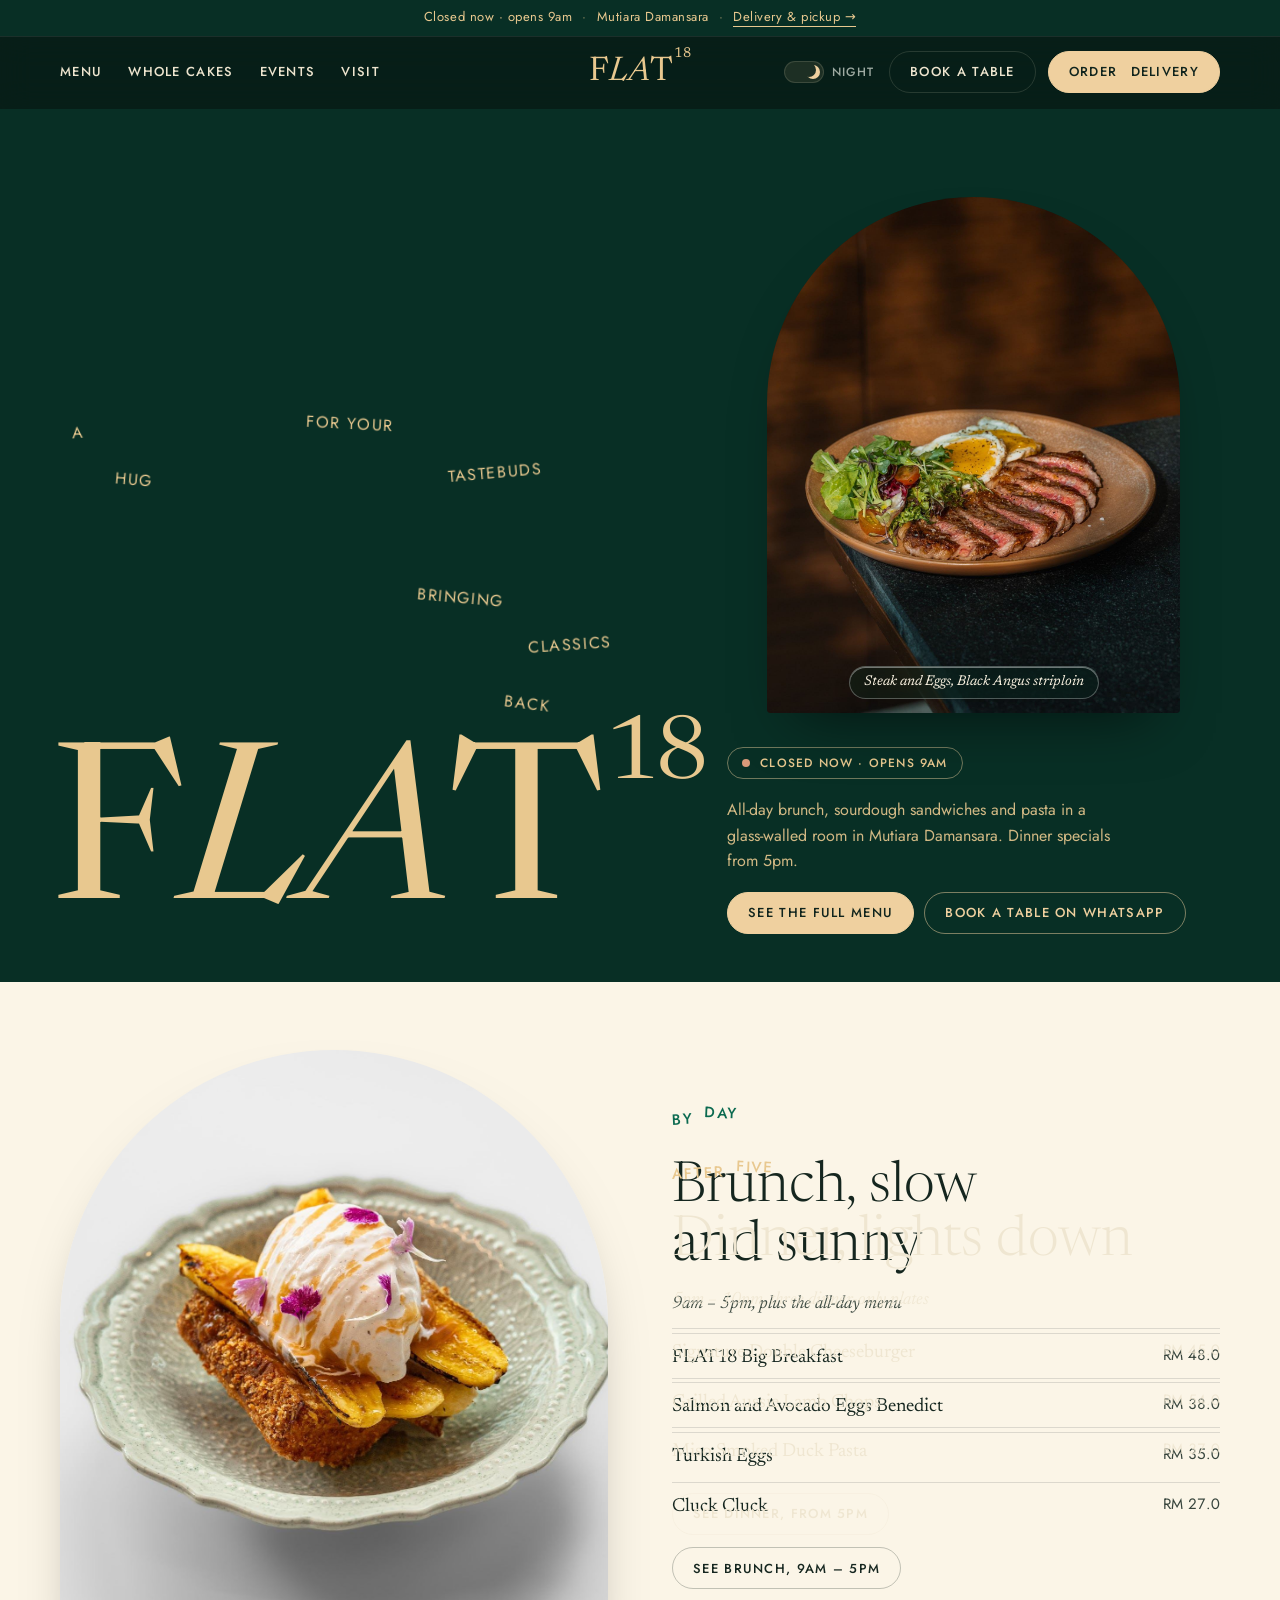
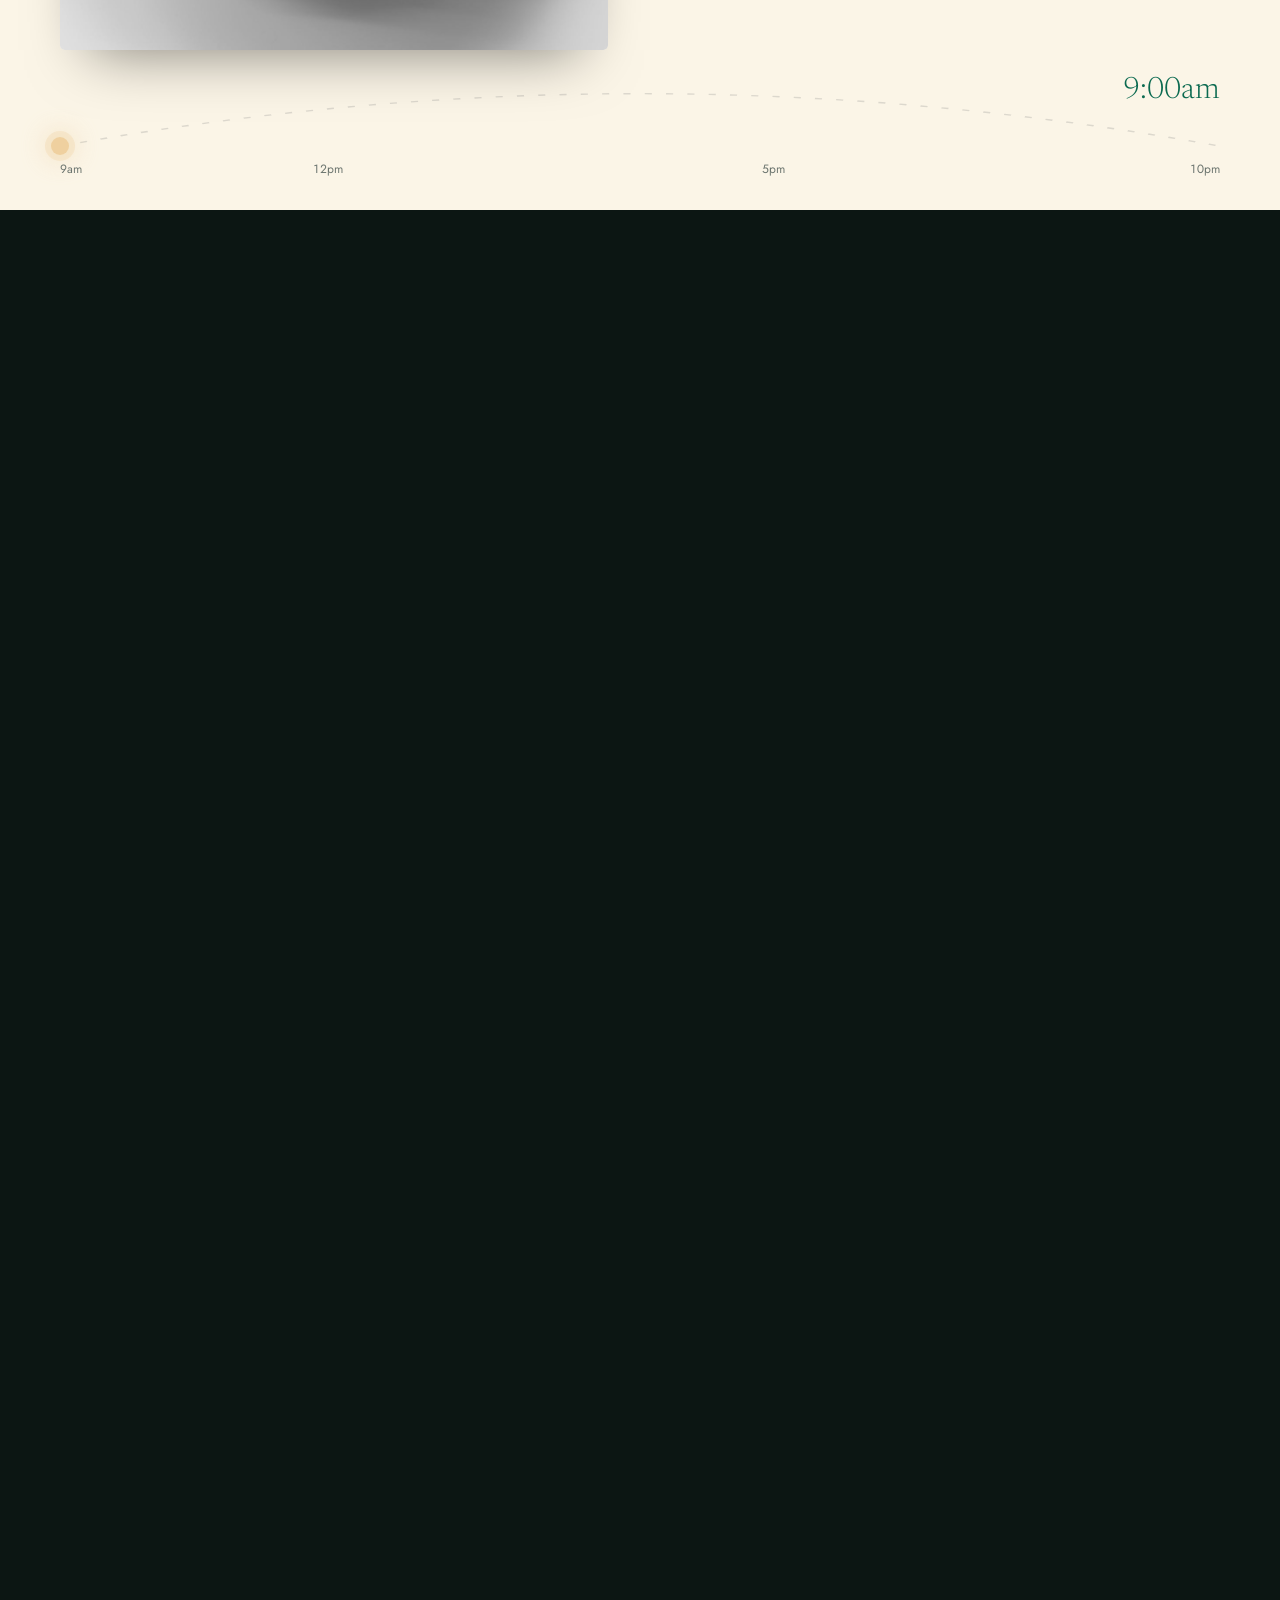
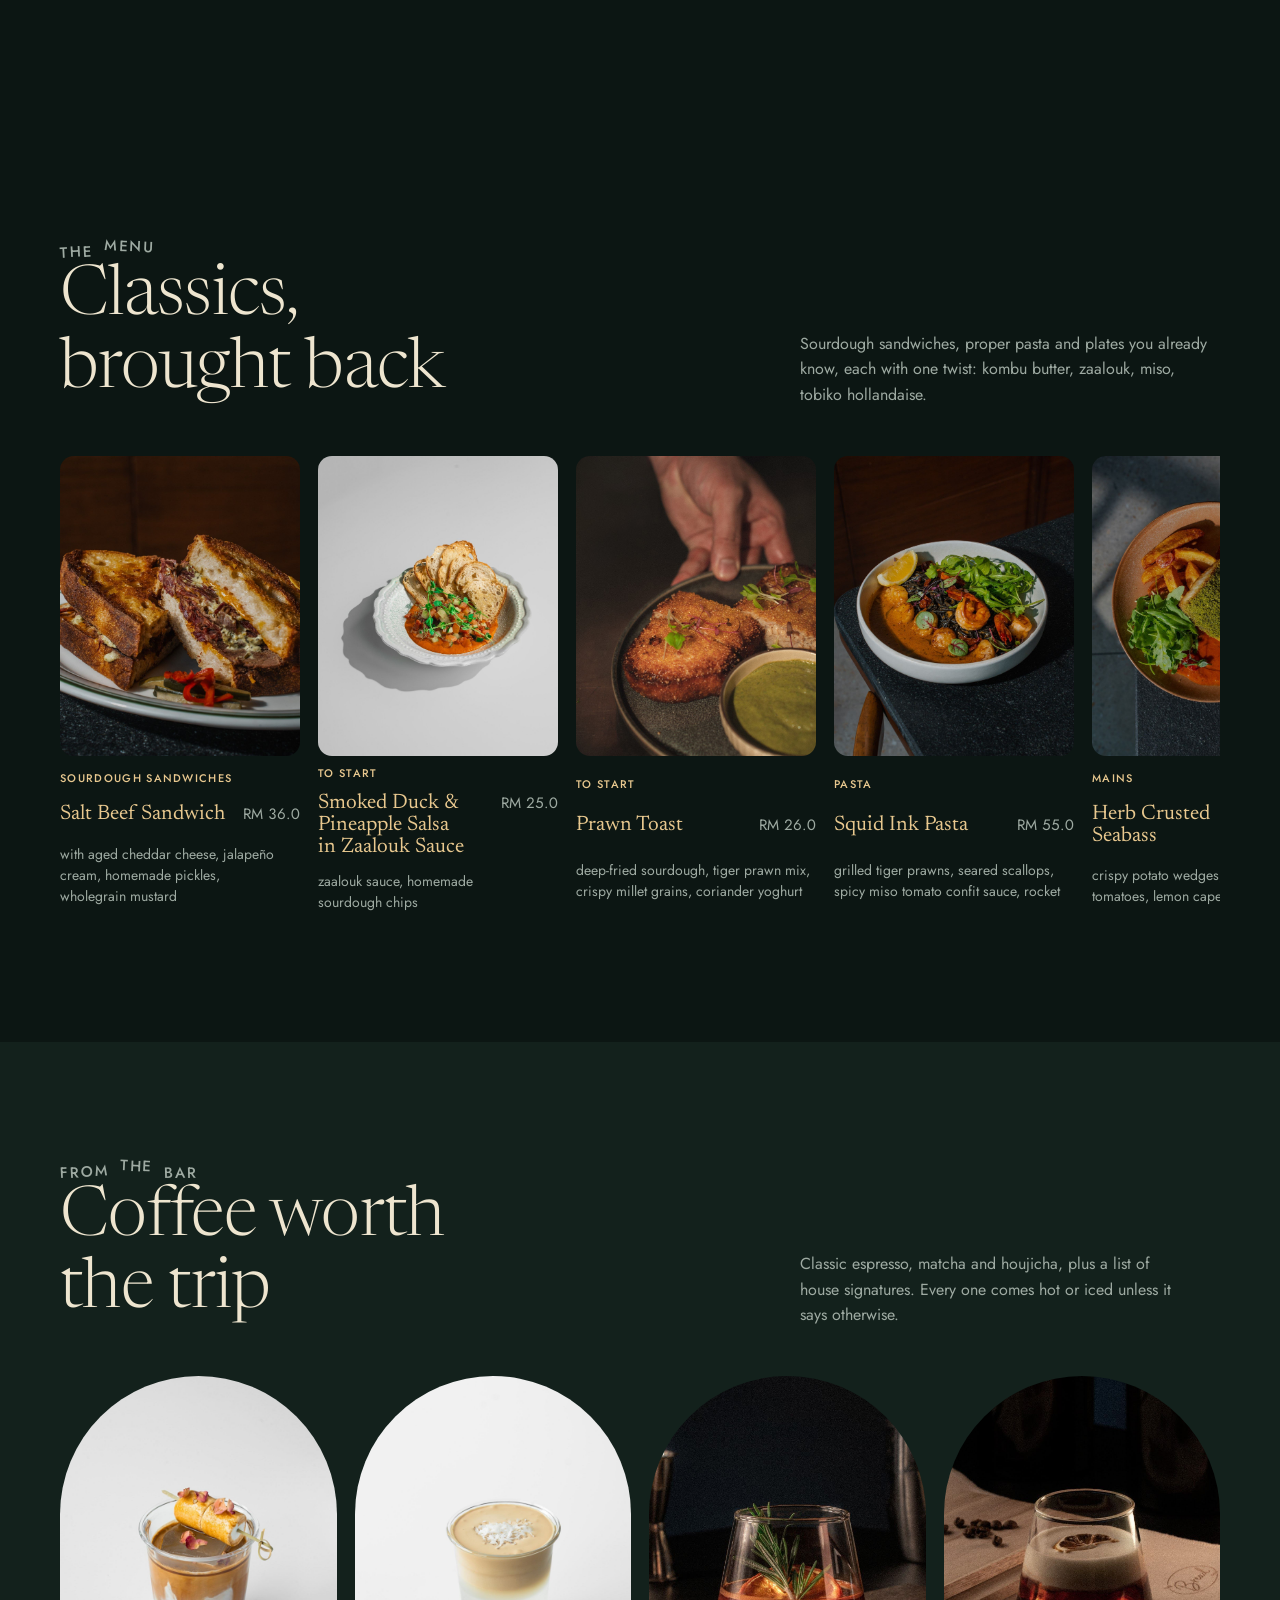
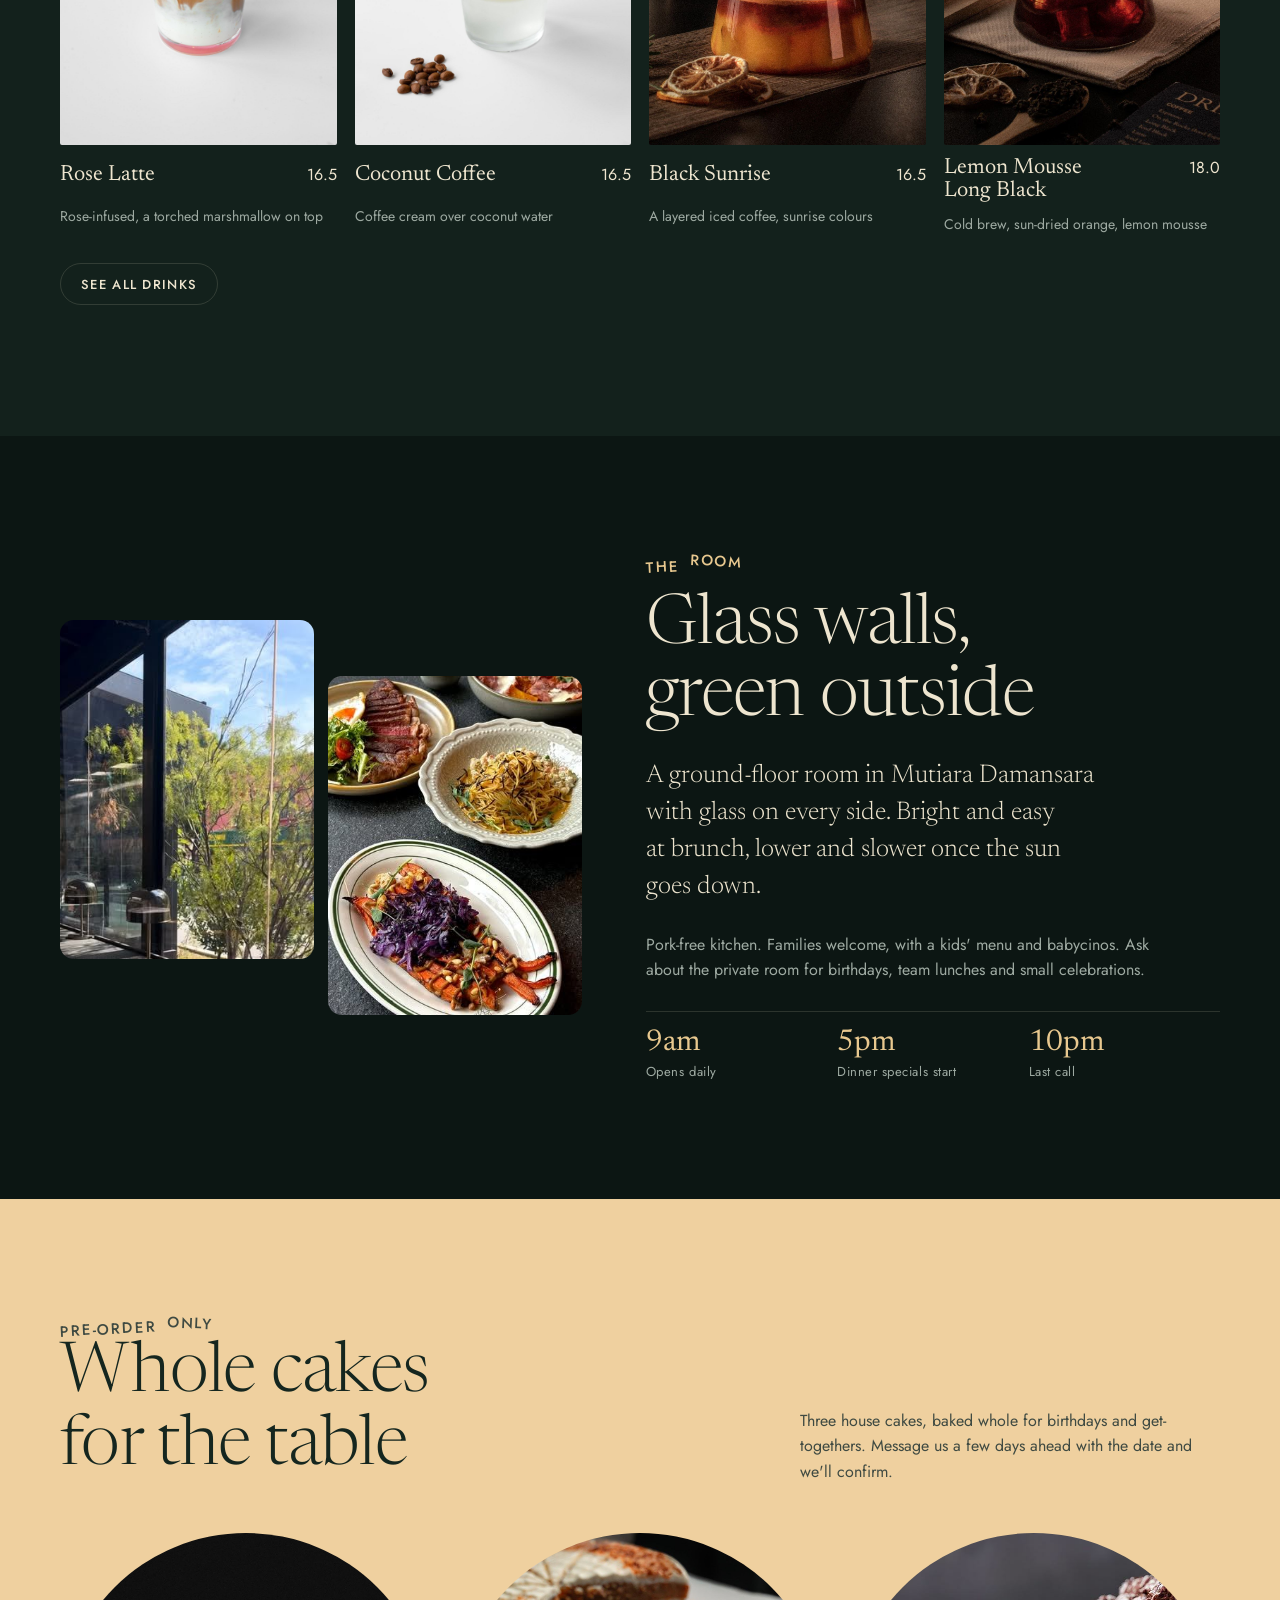
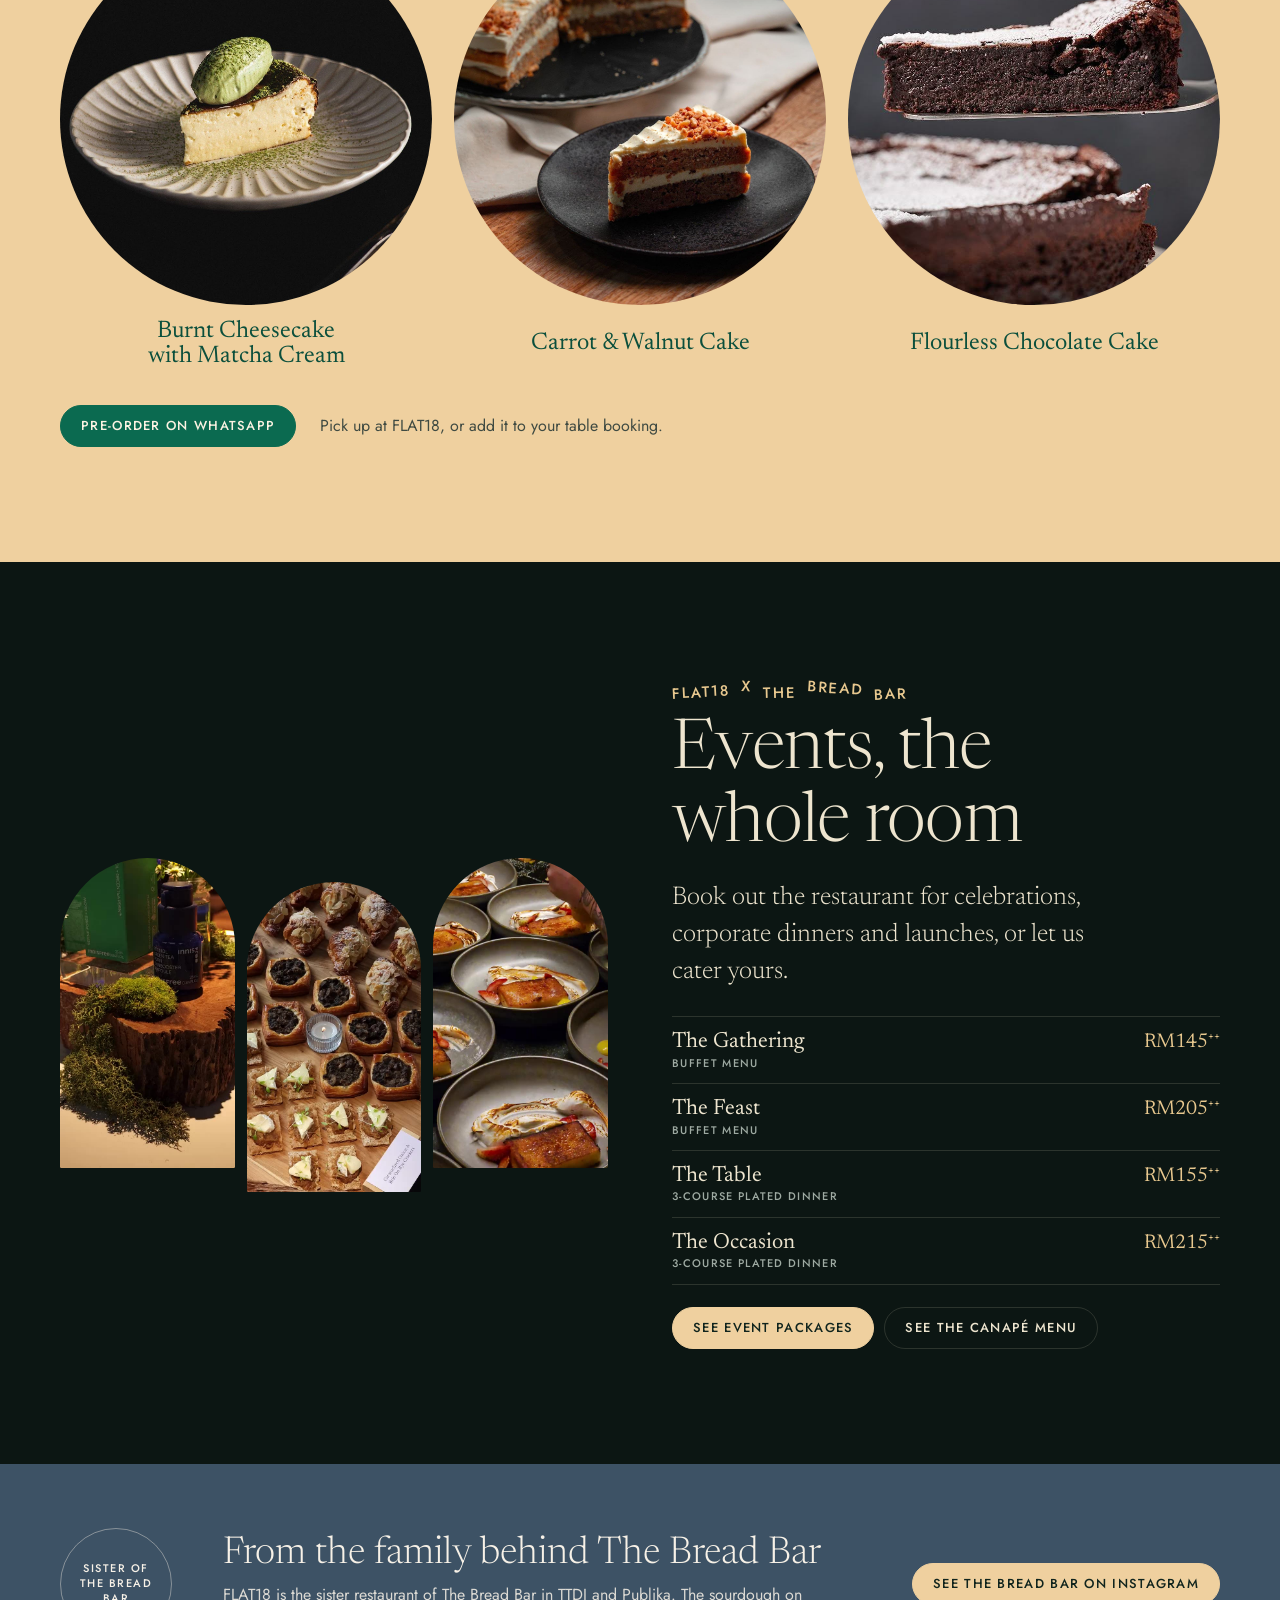
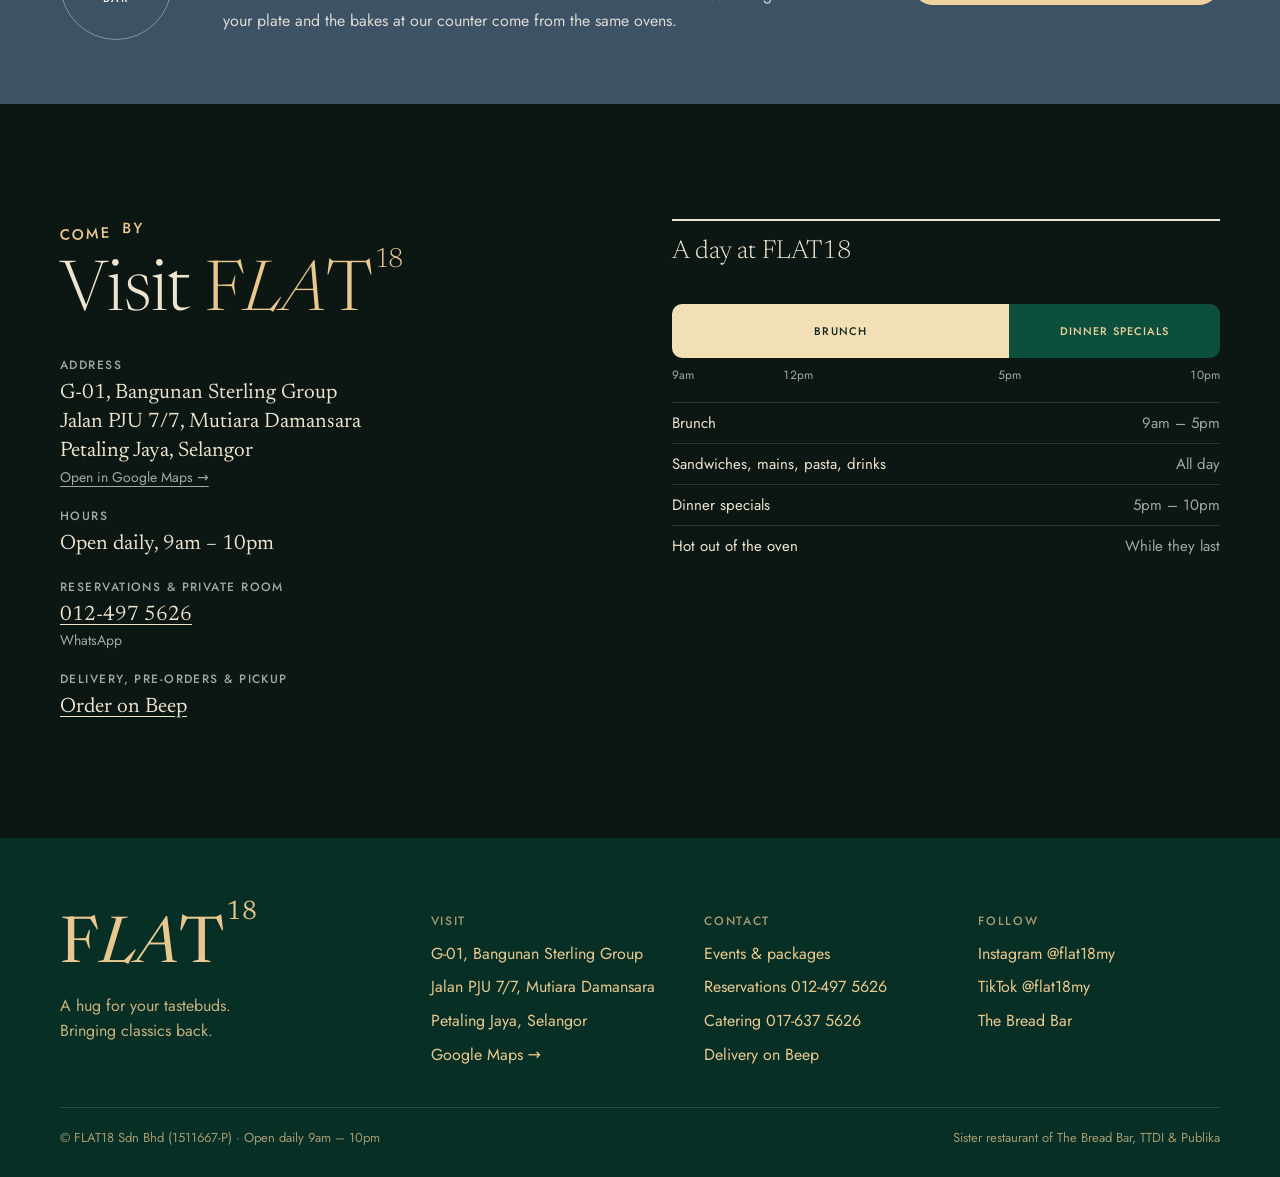
==== flat18/index.html @ 909581a4 "Publish The Bread Bar and FLAT18 previews" ====
<!doctype html>
<html lang="en" data-mode="day">
<head>
<meta charset="utf-8">
<meta name="viewport" content="width=device-width, initial-scale=1, viewport-fit=cover">
<title>FLAT18 Mutiara Damansara</title>
<meta name="claude:viewport-fit-sides" content="cover">
<!-- DRAFT for review: remove the robots line below when the site goes live -->
<meta name="robots" content="noindex, nofollow">
<meta name="description" content="FLAT18, Mutiara Damansara: all-day brunch, sourdough sandwiches, pasta and specialty coffee by day, dinner specials from 5pm. Pork-free. Open daily 9am – 10pm.">
<link rel="preconnect" href="https://fonts.googleapis.com">
<link rel="preconnect" href="https://fonts.gstatic.com" crossorigin>
<link href="https://fonts.googleapis.com/css2?family=Jost:wght@400;500&family=Newsreader:ital,opsz,wght@0,6..72,300;0,6..72,400;0,6..72,500;1,6..72,300;1,6..72,400&display=swap" rel="stylesheet">
<link rel="stylesheet" href="styles.css">
</head>
<body>

<div class="announce">
  <div class="announce-in">
    <span id="status-line">Open daily 9am – 10pm</span>
    <span class="dot hide-sm" aria-hidden="true">·</span>
    <span class="hide-sm">Mutiara Damansara</span>
    <span class="dot hide-sm" aria-hidden="true">·</span>
    <a href="#" data-link="order" target="_blank" rel="noopener">Delivery &amp; pickup →</a>
  </div>
</div>

<header class="hdr" id="hdr">
  <div class="hdr-in">
    <button class="burger" aria-label="Open menu" aria-expanded="false" data-drawer><span></span><span></span></button>
    <nav class="nav nav-l" aria-label="Primary">
      <a href="#menu" data-nav="menu">Menu</a>
      <a href="#cakes" data-nav="cakes">Whole cakes</a>
      <a href="#events" data-nav="events">Events</a>
      <a href="#visit" data-nav="visit">Visit</a>
    </nav>
    <a href="#home" class="mark" aria-label="FLAT18 home">F<i>LA</i>T<sup>18</sup></a>
    <div class="nav nav-r">
      <button class="mode" id="mode-btn" aria-label="Switch between day and night look">
        <span class="mode-track"><span class="mode-knob"></span></span>
        <span class="mode-txt" id="mode-txt">Day</span>
      </button>
      <a class="btn btn-line hide-sm" href="#" data-link="reserve" target="_blank" rel="noopener">Book a table</a>
      <a class="btn" href="#" data-link="order" target="_blank" rel="noopener">Order<span class="hide-sm">&nbsp;delivery</span></a>
    </div>
  </div>
</header>

<div class="drawer" id="drawer" hidden>
  <nav class="drawer-nav" aria-label="Mobile">
    <a href="#home">Home</a>
    <a href="#menu">Menu</a>
    <a href="#cakes">Whole cakes</a>
    <a href="#events">Events &amp; catering</a>
    <a href="#visit">Visit us</a>
  </nav>
  <div class="drawer-cta">
    <a class="btn btn-line" href="#" data-link="reserve" target="_blank" rel="noopener">Book a table</a>
    <a class="btn" href="#" data-link="order" target="_blank" rel="noopener">Order delivery</a>
  </div>
  <p class="drawer-foot">9am – 10pm · open daily</p>
</div>

<main id="app" tabindex="-1"></main>

<footer class="foot" id="foot"></footer>

<div class="lightbox" id="lb" hidden role="dialog" aria-modal="true" aria-label="Photo">
  <button class="lb-x" aria-label="Close" data-lb-close>&times;</button>
  <figure><img alt=""><video muted loop playsinline controls hidden></video><figcaption></figcaption></figure>
</div>

<script src="data.js"></script>
<script src="app.js"></script>
</body>
</html>
---- flat18/styles.css ----
/* FLAT18 — the printed menu brought to the screen.
   Layout: the menu cover (brand green, scattered wobbly words, big serif wordmark) as the hero, then
   a day half and a night half. The whole site follows the clock: cream "day" until 5pm, deep green "night" after,
   just like the menu turns green for the after-5pm page. Sister to The Bread Bar (shares Jost + pill buttons). */
:root {
  --bg: #f5eedd;          /* menu paper */
  --surface: #fffaef;
  --ink: #15261f;
  --muted: #5b6760;
  --brand: #0b6a50;       /* FLAT18 green */
  --butter: #efd09f;      /* menu cover type + add-ons page */
  --accent: #0b6a50;      /* text accent: green by day, butter by night */
  --hero: #0b6a50;
  --hero-ink: #efd09f;
  --line: rgba(21, 38, 31, .15);
  --chip: rgba(11, 106, 80, .09);
  --shadow: 0 18px 40px -24px rgba(16, 40, 31, .45);
  --night-panel: #0e1d18;
  --night-ink: #efe6d1;
  --serif: "Newsreader", "Iowan Old Style", Georgia, "Times New Roman", serif;
  --sans: "Jost", "Gill Sans", "Segoe UI", system-ui, sans-serif;
  --ease: cubic-bezier(.22, .61, .36, 1);
  --maxw: 1240px;
  --gut: max(16px, env(safe-area-inset-left, 0px));
  --gut-r: max(16px, env(safe-area-inset-right, 0px));
  color-scheme: light;
}
:root[data-mode="night"] {
  --bg: #0c1613;
  --surface: #13211c;
  --ink: #eee5cf;
  --muted: #9eaaa2;
  --brand: #0b6a50;
  --accent: #e8c88f;
  --hero: #082f25;
  --hero-ink: #e8c88f;
  --line: rgba(238, 229, 207, .14);
  --chip: rgba(232, 200, 143, .1);
  --shadow: 0 18px 40px -20px rgba(0, 0, 0, .8);
  color-scheme: dark;
}

*, *::before, *::after { box-sizing: border-box; }
[hidden] { display: none !important; }
html { -webkit-text-size-adjust: 100%; }
body {
  margin: 0; background: var(--bg); color: var(--ink);
  font: 400 16px/1.6 var(--sans); -webkit-font-smoothing: antialiased; overflow-x: hidden;
  transition: background-color .6s var(--ease), color .6s var(--ease);
}
img { display: block; max-width: 100%; }
a { color: inherit; }
button { font: inherit; color: inherit; background: none; border: 0; padding: 0; cursor: pointer; }
h1, h2, h3 { font-family: var(--serif); font-weight: 400; margin: 0; line-height: 1.05; text-wrap: balance; }
p { margin: 0 0 1em; text-wrap: pretty; }
a, button, [role="button"], summary { touch-action: manipulation; -webkit-tap-highlight-color: rgba(11, 106, 80, .12); }
.drawer, .lightbox { overscroll-behavior: contain; }
:focus-visible { outline: 2px solid var(--accent); outline-offset: 3px; border-radius: 3px; }
.wrap { max-width: var(--maxw); margin: 0 auto; padding-left: var(--gut); padding-right: var(--gut-r); }
@media (min-width: 700px) { .wrap { padding-left: max(40px, env(safe-area-inset-left, 0px)); padding-right: max(40px, env(safe-area-inset-right, 0px)); } }

/* the menu's tumbling uppercase headings: each word sits on its own tilt */
.wob { font: 500 clamp(13px, 1.3vw, 15px)/1 var(--sans); letter-spacing: .12em; text-transform: uppercase; display: inline-flex; flex-wrap: wrap; gap: .25em .7em; margin: 0; }
.wob > span { display: inline-block; transform: translateY(var(--y, 0)) rotate(var(--r, 0deg)); }
.eyebrow { color: var(--accent); margin-bottom: 18px; }
/* the wordmark is the only place italic is used: F-LA-T¹⁸, as on the menu cover */
.wm { white-space: nowrap; color: var(--accent); }
.wm i { font-style: italic; letter-spacing: -.03em; }
.wm sup { font-size: .4em; vertical-align: top; position: relative; top: .1em; margin-left: .05em; }
.mhero .wm { color: inherit; }

/* ---------- buttons ---------- */
.btn {
  display: inline-flex; align-items: center; justify-content: center; gap: 8px; min-height: 42px; padding: 0 20px;
  border-radius: 999px; background: var(--brand); color: #fbf3e2; border: 1px solid var(--brand);
  font: 500 13px/1 var(--sans); letter-spacing: .1em; text-transform: uppercase; text-decoration: none; white-space: nowrap;
  transition: background .25s var(--ease), color .25s var(--ease), border-color .25s var(--ease), transform .25s var(--ease);
}
.btn:hover { transform: translateY(-1px); background: transparent; color: var(--accent); border-color: var(--accent); }
.btn-line { background: transparent; color: var(--ink); border-color: var(--line); }
.btn-line:hover { color: var(--accent); border-color: var(--accent); }
.btn-butter { background: var(--butter); border-color: var(--butter); color: #10241d; }
.btn-butter:hover { background: transparent; color: var(--butter); border-color: var(--butter); }
.btn-ghost-light { background: transparent; border-color: rgba(239, 208, 159, .5); color: var(--butter); }
.btn-ghost-light:hover { border-color: var(--butter); color: var(--butter); }
:root[data-mode="night"] .btn:not(.btn-line):not(.btn-butter):not(.btn-ghost-light):not(.btn-green) { background: var(--butter); border-color: var(--butter); color: #10241d; }
:root[data-mode="night"] .btn:not(.btn-line):not(.btn-butter):not(.btn-ghost-light):not(.btn-green):hover { background: transparent; color: var(--butter); }
/* .btn-green: always-green buttons on the butter panels (cakes, canapés), whatever the mode */
.btn-green { background: #0b6a50; border-color: #0b6a50; color: #fbf3e2; }
.btn-green:hover { background: transparent; color: #0b6a50; border-color: #0b6a50; }

/* ---------- announcement + header ---------- */
.announce { background: var(--hero); color: var(--hero-ink); font: 400 13px/1.3 var(--sans); letter-spacing: .04em; transition: background-color .6s var(--ease); }
.announce-in { max-width: var(--maxw); margin: 0 auto; padding: 9px var(--gut-r) 9px var(--gut); display: flex; justify-content: center; gap: 10px; flex-wrap: wrap; text-align: center; }
.announce a { text-decoration: none; border-bottom: 1px solid currentColor; }
.announce .dot { opacity: .6; }
.hdr { position: sticky; top: env(safe-area-inset-top, 0px); z-index: 40; background: var(--bg); border-bottom: 1px solid transparent; transition: border-color .3s, background-color .6s var(--ease); }
.hdr.scrolled { border-color: var(--line); }
.hdr-in { max-width: var(--maxw); margin: 0 auto; padding: 0 var(--gut-r) 0 var(--gut); height: 72px; display: grid; grid-template-columns: 1fr auto 1fr; align-items: center; gap: 16px; }
@media (min-width: 700px) { .hdr-in { padding: 0 max(40px, env(safe-area-inset-right, 0px)) 0 max(40px, env(safe-area-inset-left, 0px)); } }
.nav { display: flex; align-items: center; gap: 26px; }
.nav-l a { text-decoration: none; font: 500 13px/1 var(--sans); letter-spacing: .1em; text-transform: uppercase; padding: 8px 0; border-bottom: 1px solid transparent; transition: border-color .2s, color .2s; }
.nav-l a:hover, .nav-l a.on { border-color: currentColor; color: var(--accent); }
.nav-r { justify-content: flex-end; gap: 12px; }
.mark { font: 400 34px/1 var(--serif); letter-spacing: .01em; text-decoration: none; color: var(--accent); white-space: nowrap; }
.mark i { font-style: italic; letter-spacing: -.02em; }
.mark sup { font-size: .42em; vertical-align: top; position: relative; top: -.05em; margin-left: .06em; }
.burger { display: none; width: 40px; height: 40px; position: relative; }
.burger span { position: absolute; left: 9px; right: 9px; height: 1.5px; background: currentColor; transition: transform .3s var(--ease), top .3s var(--ease); }
.burger span:first-child { top: 15px; } .burger span:last-child { top: 24px; }
.burger[aria-expanded="true"] span:first-child { top: 19px; transform: rotate(45deg); }
.burger[aria-expanded="true"] span:last-child { top: 19px; transform: rotate(-45deg); }

/* day/night switch */
.mode { display: inline-flex; align-items: center; gap: 8px; font: 500 12px/1 var(--sans); letter-spacing: .1em; text-transform: uppercase; color: var(--muted); padding: 6px 2px; }
.mode-track { width: 40px; height: 22px; border-radius: 99px; border: 1px solid var(--line); position: relative; background: var(--chip); }
.mode-knob { position: absolute; top: 3px; left: 3px; width: 14px; height: 14px; border-radius: 50%; background: var(--butter); box-shadow: 0 0 0 3px rgba(239, 208, 159, .35); transition: transform .45s var(--ease), background .45s, box-shadow .45s; }
:root[data-mode="night"] .mode-knob { transform: translateX(18px); background: transparent; box-shadow: inset -4px -2px 0 0 var(--butter); }
.mode-txt { min-width: 3.6em; text-align: left; }

.drawer { position: fixed; inset: 0; top: calc(72px + env(safe-area-inset-top, 0px)); z-index: 39; background: var(--bg); padding: 24px var(--gut-r) calc(24px + env(safe-area-inset-bottom, 0px)) var(--gut); display: flex; flex-direction: column; gap: 28px; overflow-y: auto; }
.drawer-nav { display: flex; flex-direction: column; }
.drawer-nav a { font: 400 32px/1.2 var(--serif); text-decoration: none; padding: 10px 0; border-bottom: 1px solid var(--line); }
.drawer-cta { display: flex; gap: 10px; flex-wrap: wrap; }
.drawer-foot { color: var(--muted); font-size: 14px; }

@media (max-width: 980px) {
  .nav-l { display: none; }
  .burger { display: block; }
  .hdr-in { grid-template-columns: auto 1fr auto; }
  .mark { justify-self: center; font-size: 30px; }
}
@media (max-width: 640px) {
  .hide-sm { display: none !important; }
  .mode-txt { display: none; }
  .nav-r .btn { padding: 0 14px; min-height: 38px; }
  .mark { font-size: 26px; }
}

/* ---------- hero: the menu cover ---------- */
.hero { background: var(--hero); color: var(--hero-ink); position: relative; overflow: hidden; transition: background-color .6s var(--ease); }
.hero-in { display: grid; grid-template-columns: minmax(0, 1.25fr) minmax(0, 1fr); gap: clamp(24px, 4vw, 64px); align-items: end; padding-block: clamp(36px, 6vw, 72px) clamp(28px, 4vw, 48px); }
.hero-words { position: relative; min-height: clamp(220px, 28vw, 330px); }
.hero-words .w { position: absolute; left: calc(var(--x) * 1%);font: 400 clamp(13px, 1.25vw, 16px)/1 var(--sans); letter-spacing: .1em; text-transform: uppercase; white-space: nowrap; opacity: 0; animation: drift-in .9s var(--ease) forwards; }
.hero-words .w.big { font: 400 italic clamp(26px, 3.4vw, 46px)/1.05 var(--serif); letter-spacing: 0; text-transform: none; white-space: normal; max-width: 15ch; }
@keyframes drift-in { from { opacity: 0; translate: 0 10px; } to { opacity: 1; translate: 0 0; } }
.hero-mark { font: 400 clamp(84px, 17vw, 236px)/.8 var(--serif); letter-spacing: -.01em; margin: clamp(10px, 2vw, 24px) 0 0 -.04em; white-space: nowrap; }
.hero-mark i { font-style: italic; letter-spacing: -.035em; }
.hero-mark sup { font-size: .4em; vertical-align: top; position: relative; top: -.02em; margin-left: .04em; }
.hero-side { display: flex; flex-direction: column; gap: 18px; align-self: stretch; justify-content: flex-end; }
.hero-photo { position: relative; aspect-ratio: 4 / 5; max-width: 100%; border-radius: 999px 999px 18px 18px; overflow: hidden; background: rgba(0, 0, 0, .15); box-shadow: 0 30px 60px -30px rgba(0, 0, 0, .6); }
.hero-photo img { position: absolute; inset: 0; width: 100%; height: 100%; object-fit: cover; transition: opacity .8s var(--ease), transform 1.2s var(--ease); }
.hero-photo img.off { opacity: 0; transform: scale(1.04); }
.hero-photo figcaption { position: absolute; left: 50%; bottom: 14px; translate: -50% 0; color: #fbf3e2; font: 400 italic 14px/1.2 var(--serif); padding: 7px 14px; border-radius: 99px; white-space: nowrap; }
.now-pill { display: inline-flex; align-items: center; gap: 10px; align-self: flex-start; font: 500 12px/1 var(--sans); letter-spacing: .1em; text-transform: uppercase; border: 1px solid rgba(239, 208, 159, .45); border-radius: 99px; padding: 9px 14px; }
.now-pill b { width: 8px; height: 8px; border-radius: 50%; background: #8fe0b8; box-shadow: 0 0 0 0 rgba(143, 224, 184, .6); animation: pulse 2.4s infinite; }
.now-pill.closed b { background: #d99a7a; animation: none; }
@keyframes pulse { 0% { box-shadow: 0 0 0 0 rgba(143, 224, 184, .55); } 70% { box-shadow: 0 0 0 9px rgba(143, 224, 184, 0); } 100% { box-shadow: 0 0 0 0 rgba(143, 224, 184, 0); } }
.hero-cta { display: flex; gap: 10px; flex-wrap: wrap; }
@media (max-width: 820px) {
  .hero-in { grid-template-columns: 1fr; }
  .hero-words { min-height: 170px; }
  .hero-words .w { left: calc(var(--x) * .78%); }
  .hero-photo { aspect-ratio: 5 / 4; border-radius: 200px 200px 16px 16px; }
}

/* ---------- day / night split ---------- */
.dn { display: grid; grid-template-columns: 1fr 1fr; }
.dn-half { padding-block: clamp(44px, 6vw, 84px); display: grid; gap: 26px; align-content: start; position: relative; }
.dn-half > * { padding-left: max(var(--gut), 4vw); padding-right: max(var(--gut-r), 4vw); }
.dn-day { background: #fbf5e7; color: #15261f; }
.dn-night { background: var(--night-panel); color: var(--night-ink); }
.dn-day .eyebrow { color: #0b6a50; } .dn-night .eyebrow { color: #e8c88f; }
.dn h2 { font-size: clamp(34px, 4.4vw, 58px); font-weight: 300; }
.dn-time { font: 400 italic 18px/1.3 var(--serif); opacity: .8; margin: 0; }
.dn-photo { aspect-ratio: 16 / 10; max-width: 100%; overflow: hidden; border-radius: 14px; margin-left: max(var(--gut), 4vw); margin-right: max(var(--gut-r), 4vw); padding: 0 !important; }
.dn-photo img { width: 100%; height: 100%; object-fit: cover; transition: transform 1s var(--ease); }
.dn-half:hover .dn-photo img { transform: scale(1.03); }
.dn-list { list-style: none; margin: 0; display: grid; gap: 0; }
.dn-list li { display: flex; justify-content: space-between; gap: 18px; padding: 12px 0; border-top: 1px solid rgba(127, 127, 127, .25); font: 400 19px/1.3 var(--serif); }
.dn-list li span:last-child { font: 400 15px/1.3 var(--sans); font-variant-numeric: tabular-nums; opacity: .85; white-space: nowrap; }
.dn-now { position: absolute; top: 22px; right: max(var(--gut-r), 4vw); padding: 0 !important; font: 500 11px/1 var(--sans); letter-spacing: .14em; text-transform: uppercase; border-radius: 99px; padding: 7px 11px !important; border: 1px solid currentColor; display: none; }
.dn-half.is-now .dn-now { display: inline-block; }
.dn-day .btn-line { color: #15261f; border-color: rgba(21, 38, 31, .25); }
.dn-day .btn-line:hover { color: #0b6a50; border-color: #0b6a50; }
.dn-night .btn-line { color: var(--night-ink); border-color: rgba(238, 229, 207, .3); }
.dn-night .btn-line:hover { color: #e8c88f; border-color: #e8c88f; }
@media (max-width: 820px) { .dn { grid-template-columns: 1fr; } }

/* ---------- day → night scroll story (scroll-site-prompts skill: pinned scene, scrubbed by scroll) ---------- */
.story { --p: 0; --b: 0; position: relative; height: 260vh; }
.story-pin { position: sticky; top: calc(72px + env(safe-area-inset-top, 0px)); height: calc(100svh - 72px - env(safe-area-inset-top, 0px)); min-height: 560px; max-height: 860px; overflow: hidden; display: grid; grid-template-rows: 1fr auto; }
.story-pin > .wrap { width: 100%; } /* auto margins would shrink a grid item to its content */
.story-sky { position: absolute; inset: 0; background: #fbf5e7; }
.story-sky::after { content: ""; position: absolute; inset: 0; background: radial-gradient(120% 90% at 80% 0%, #164a3a 0%, #0e1d18 60%); opacity: var(--b); }
.story-grid { position: relative; display: grid; grid-template-columns: minmax(0, 1fr) minmax(0, 1fr); gap: clamp(24px, 5vw, 80px); align-items: center; padding-block: clamp(20px, 4vh, 48px) 0; min-height: 0; }
.story-media { position: relative; aspect-ratio: 4 / 5; max-height: calc(100svh - 300px); max-width: 100%; justify-self: center; width: 100%; border-radius: 999px 999px 18px 18px; overflow: hidden; box-shadow: 0 30px 60px -30px rgba(0, 0, 0, .5); }
.story-media img { position: absolute; inset: 0; width: 100%; height: 100%; object-fit: cover; }
.sm-day { transform: scale(calc(1 + var(--p) * .08)); opacity: calc(1 - var(--b)); }
.sm-night { transform: scale(calc(1.08 - var(--p) * .08)); opacity: var(--b); }
.story-copy { display: grid; min-width: 0; }
.sp { grid-area: 1 / 1; display: grid; gap: 16px; align-content: center; transition: visibility 0s; }
.sp h2 { font-size: clamp(34px, 4.4vw, 58px); font-weight: 300; }
.sp .btn { justify-self: start; }
.sp .dn-list { padding: 0; }
.sp-day { color: #15261f; opacity: calc(1 - var(--b)); transform: translateY(calc(var(--b) * -24px)); }
.sp-night { color: var(--night-ink); opacity: var(--b); transform: translateY(calc((1 - var(--b)) * 24px)); visibility: hidden; }
.story.is-night .sp-night { visibility: visible; }
.story.is-night .sp-day { visibility: hidden; }
.sp-day .eyebrow { color: #0b6a50; } .sp-night .eyebrow { color: #e8c88f; }
.sp-day .btn-line { color: #15261f; border-color: rgba(21, 38, 31, .25); }
.sp-night .btn-line { color: var(--night-ink); border-color: rgba(238, 229, 207, .3); }
.sp-now { justify-self: start; font: 500 11px/1 var(--sans); letter-spacing: .14em; text-transform: uppercase; border: 1px solid currentColor; border-radius: 99px; padding: 7px 11px; }
.story-time { position: relative; height: 110px; margin-bottom: 18px; width: 100%; }
.sun-arc { position: absolute; left: 0; top: 0; width: 100%; height: 70px; overflow: visible; }
.sun-arc path { fill: none; stroke-width: 2.4; } /* no non-scaling-stroke: it would measure the dashes in screen px */
.arc-base { stroke: rgba(127, 127, 127, .25); stroke-dasharray: .006 .012; }
.arc-draw { stroke: #c99a52; stroke-dasharray: 1; stroke-dashoffset: calc(1 - var(--draw, 0)); }
.sun { position: absolute; width: 18px; height: 18px; margin: -9px 0 0 -9px; border-radius: 50%; background: #efd09f; box-shadow: 0 0 0 6px rgba(239, 208, 159, .3), 0 0 24px 6px rgba(239, 208, 159, .45); transition: background .4s, box-shadow .4s; }
.story.is-night .sun { background: transparent; box-shadow: inset -6px -3px 0 0 #efd09f, 0 0 20px 2px rgba(239, 208, 159, .25); }
.story-ticks { position: absolute; left: 0; right: 0; top: 78px; height: 16px; font-size: 12px; font-variant-numeric: tabular-nums; color: #6b746e; }
.story-ticks span { position: absolute; translate: -50% 0; white-space: nowrap; }
.story-ticks span:first-child { translate: 0 0; } .story-ticks span:last-child { translate: -100% 0; }
.story.is-night .story-ticks { color: #b5bfb8; }
.story-clock { position: absolute; right: 0; top: -6px; margin: 0; font: 300 clamp(22px, 2.4vw, 32px)/1 var(--serif); font-variant-numeric: tabular-nums; color: #0b6a50; }
.story.is-night .story-clock { color: #e8c88f; }
.dn { display: none; }
@media (max-width: 820px) {
  .story { height: 240vh; }
  .story-grid { grid-template-columns: 1fr; gap: 14px; align-content: center; }
  .story-media { aspect-ratio: 16 / 10; max-height: 28svh; border-radius: 120px 120px 14px 14px; }
  .sp { gap: 10px; }
  .sp .dn-list li { padding: 7px 0; font-size: 17px; }
  .story-time { height: 96px; margin-bottom: 10px; }
}
@media (prefers-reduced-motion: reduce) {
  .story { display: none; }
  .dn { display: grid; }
}

/* ---------- sections ---------- */
.sec { padding-block: clamp(64px, 9vw, 120px); }
.sec-head { display: flex; justify-content: space-between; align-items: end; gap: 24px; flex-wrap: wrap; margin-bottom: clamp(28px, 4vw, 48px); }
.sec-head h2 { font-size: clamp(38px, 5.4vw, 74px); font-weight: 300; letter-spacing: -.01em; max-width: 14ch; }
.sec-head p { max-width: 42ch; color: var(--muted); margin: 0; }
.lede { font: 300 clamp(20px, 2vw, 26px)/1.45 var(--serif); max-width: 34ch; }

/* classics rail */
.rail { display: grid; grid-auto-flow: column; grid-auto-columns: minmax(240px, 1fr); gap: 18px; overflow-x: auto; scroll-snap-type: x mandatory; padding-bottom: 14px; scrollbar-width: thin; }
.dish { scroll-snap-align: start; display: grid; gap: 12px; text-decoration: none; min-width: 0; }
.dish-img { aspect-ratio: 4 / 5; max-width: 100%; overflow: hidden; border-radius: 14px; background: var(--surface); }
.dish-img img { width: 100%; height: 100%; object-fit: cover; transition: transform .8s var(--ease); }
.dish:hover .dish-img img { transform: scale(1.04); }
.dish-row { display: flex; justify-content: space-between; gap: 12px; align-items: baseline; }
.dish h3 { font-size: 21px; color: var(--accent); }
.dish .price { font-variant-numeric: tabular-nums; font-size: 15px; color: var(--muted); white-space: nowrap; }
.dish p { margin: 0; font-size: 14px; color: var(--muted); line-height: 1.5; }
.dish .tag { font: 500 11px/1 var(--sans); letter-spacing: .12em; text-transform: uppercase; color: var(--accent); }

/* coffee band */
.cups { background: var(--surface); }
.cup-grid { display: grid; grid-template-columns: repeat(4, minmax(0, 1fr)); gap: 18px; }
.cup { display: grid; gap: 10px; }
.cup .dish-img { aspect-ratio: 3 / 4; border-radius: 999px 999px 14px 14px; }
.cup h3 { font-size: 22px; }
.cup p { margin: 0; font-size: 14px; color: var(--muted); }
@media (max-width: 820px) { .cup-grid { grid-template-columns: repeat(2, minmax(0, 1fr)); } }

/* the room */
.room { display: grid; grid-template-columns: minmax(0, 1fr) minmax(0, 1.1fr); gap: clamp(28px, 5vw, 80px); align-items: center; }
.room-pics { display: grid; grid-template-columns: 1fr 1fr; gap: 14px; align-items: start; }
.room-pics figure { margin: 0; border-radius: 14px; overflow: hidden; }
.room-pics figure:last-child { margin-top: 56px; }
.room-pics img { width: 100%; aspect-ratio: 3 / 4; object-fit: cover; }
.facts { display: grid; grid-template-columns: repeat(3, minmax(0, 1fr)); gap: 0; margin-top: 28px; border-top: 1px solid var(--line); }
.facts div { padding: 16px 14px 0 0; }
.facts b { display: block; font: 400 30px/1 var(--serif); color: var(--accent); }
.facts span { font-size: 13px; color: var(--muted); letter-spacing: .04em; }
@media (max-width: 820px) { .room { grid-template-columns: 1fr; } .facts { grid-template-columns: 1fr 1fr 1fr; } }

/* cakes */
.cakes { background: var(--butter); color: #15261f; }
.cakes .sec-head p { color: #3f4a42; }
.cakes .eyebrow { color: #0b6a50; }
.cake-grid { display: grid; grid-template-columns: repeat(3, minmax(0, 1fr)); gap: 22px; }
.cake { display: grid; gap: 14px; }
.cake .dish-img { aspect-ratio: 1; border-radius: 50%; background: #e4c48f; }
.cake h3 { font-size: 24px; text-align: center; color: #0b4f3c; }
.cake-note { margin-top: 36px; display: flex; gap: 14px 24px; align-items: center; flex-wrap: wrap; }
.cake-note p { margin: 0; color: #3f4a42; }
.cakes .btn { background: #0b6a50; border-color: #0b6a50; color: #fbf3e2; }
.cakes .btn:hover { background: transparent; color: #0b6a50; }
@media (max-width: 720px) { .cake-grid { grid-template-columns: 1fr; max-width: 360px; margin: 0 auto; } }

/* private room & catering */

/* sister band */
.sister { background: #3d5265; color: #f7f1e7; }
.sister-in { display: grid; grid-template-columns: auto minmax(0, 1fr) auto; gap: clamp(20px, 4vw, 56px); align-items: center; padding-block: clamp(40px, 5vw, 64px); }
.sister-badge { width: 112px; height: 112px; border-radius: 50%; border: 1px solid rgba(247, 241, 231, .4); display: grid; place-items: center; text-align: center; font: 500 11px/1.35 var(--sans); letter-spacing: .14em; text-transform: uppercase; }
.sister h2 { font-size: clamp(26px, 3vw, 40px); font-weight: 300; margin-bottom: 8px; }
.sister p { margin: 0; opacity: .85; max-width: 60ch; }
.sister .btn { background: transparent; border-color: rgba(247, 241, 231, .5); color: #f7f1e7; }
.sister .btn:hover { border-color: #e3b98f; color: #e3b98f; }
@media (max-width: 820px) { .sister-in { grid-template-columns: 1fr; } .sister-badge { width: 92px; height: 92px; } }

/* visit + the day dial */
.visit { display: grid; grid-template-columns: minmax(0, 1fr) minmax(0, 1fr); gap: clamp(28px, 5vw, 80px); }
.visit dl { margin: 0; display: grid; gap: 22px; }
.visit dt { font: 500 12px/1 var(--sans); letter-spacing: .12em; text-transform: uppercase; color: var(--muted); margin-bottom: 8px; }
.visit dd { margin: 0; font: 400 21px/1.4 var(--serif); }
.visit dd a { text-decoration-thickness: 1px; text-underline-offset: 4px; }
.visit dd small { display: block; font: 400 14px/1.5 var(--sans); color: var(--muted); }
.day { border-top: 2px solid var(--ink); padding-top: 18px; }
.day h3 { font-size: 26px; font-weight: 300; margin-bottom: 18px; }
.day-bar { position: relative; height: 54px; border-radius: 10px; overflow: hidden; display: flex; }
.day-bar .seg { display: grid; place-items: center; font: 500 11px/1.2 var(--sans); letter-spacing: .1em; text-transform: uppercase; text-align: center; }
.seg-brunch { flex: 8; background: #f3dfb6; color: #15261f; }
.seg-dinner { flex: 5; background: #0b4f3c; color: #efd09f; }
.day-now { position: absolute; top: -6px; bottom: -6px; width: 2px; background: #c2412d; display: none; }
.day-now::after { content: attr(data-t); position: absolute; top: -18px; left: 50%; translate: -50% 0; font: 500 11px/1 var(--sans); color: #c2412d; white-space: nowrap; }
.day-scale { position: relative; height: 16px; margin-top: 8px; font-size: 12px; color: var(--muted); font-variant-numeric: tabular-nums; }
.day-scale span { position: absolute; top: 0; translate: -50% 0; white-space: nowrap; }
.day-scale span:first-child { translate: 0 0; }
.day-scale span:last-child { translate: -100% 0; }
.day-wrap { position: relative; padding-top: 20px; }
.day ul { list-style: none; padding: 0; margin: 20px 0 0; display: grid; gap: 8px; font-size: 15px; }
.day li { display: flex; justify-content: space-between; gap: 12px; border-top: 1px solid var(--line); padding-top: 8px; }
.day li span:last-child { color: var(--muted); white-space: nowrap; }
@media (max-width: 820px) { .visit { grid-template-columns: 1fr; } }

/* ---------- menu page ---------- */
.mhero { background: var(--hero); color: var(--hero-ink); transition: background-color .6s var(--ease); }
.mhero-in { padding-block: clamp(40px, 6vw, 80px) clamp(28px, 4vw, 44px); display: flex; justify-content: space-between; align-items: end; gap: 24px; flex-wrap: wrap; }
.mhero h1 { font-size: clamp(56px, 10vw, 140px); font-weight: 300; line-height: .9; }
.mhero p { margin: 0; max-width: 36ch; opacity: .85; }
.tabs { position: sticky; top: calc(72px + env(safe-area-inset-top, 0px)); z-index: 30; background: var(--bg); border-bottom: 1px solid var(--line); transition: background-color .6s var(--ease); }
.tabs-in { display: flex; gap: 6px; overflow-x: auto; padding-block: 10px; scrollbar-width: none; }
.tabs-in::-webkit-scrollbar { display: none; }
.tabs a { flex: none; text-decoration: none; font: 500 13px/1 var(--sans); letter-spacing: .08em; text-transform: uppercase; padding: 10px 14px; border-radius: 99px; color: var(--muted); transition: background .2s, color .2s; }
.tabs a:hover { color: var(--ink); }
.tabs a.on { background: var(--brand); color: #fbf3e2; }
:root[data-mode="night"] .tabs a.on { background: var(--butter); color: #10241d; }

.mbody { display: grid; grid-template-columns: minmax(0, 1fr) minmax(0, 380px); gap: clamp(28px, 5vw, 72px); padding-block: clamp(32px, 5vw, 64px) clamp(64px, 8vw, 100px); }
.peek { position: sticky; top: 160px; align-self: start; }
.peek-frame { aspect-ratio: 4 / 5; max-width: 100%; border-radius: 999px 999px 16px 16px; overflow: hidden; background: var(--surface); position: relative; box-shadow: var(--shadow); }
.peek-frame img { position: absolute; inset: 0; width: 100%; height: 100%; object-fit: cover; transition: opacity .35s var(--ease); }
.peek-cap { position: absolute; left: 50%; bottom: 14px; translate: -50% 0; margin: 0; max-width: calc(100% - 28px); padding: 8px 16px; border-radius: 99px; font: 400 italic 17px/1.3 var(--serif); color: #fbf3e2; text-align: center; white-space: nowrap; overflow: hidden; text-overflow: ellipsis; }
/* frosted glass (liquid-glass skill, CSS fallback): only over photos, or at night over the page */
.glass { background: rgba(8, 40, 31, .38); -webkit-backdrop-filter: blur(16px) saturate(160%); backdrop-filter: blur(16px) saturate(160%); border: 1px solid rgba(255, 255, 255, .28); box-shadow: inset 0 1px 0 rgba(255, 255, 255, .4), 0 8px 24px -12px rgba(0, 0, 0, .5); }
:root[data-mode="night"] .hdr { background: rgba(8, 36, 28, .62); -webkit-backdrop-filter: blur(16px) saturate(160%); backdrop-filter: blur(16px) saturate(160%); box-shadow: inset 0 1px 0 rgba(255, 255, 255, .08); }
:root[data-mode="night"] .hdr.scrolled { border-color: rgba(255, 255, 255, .14); }
@supports not ((backdrop-filter: blur(1px)) or (-webkit-backdrop-filter: blur(1px))) {
  .glass { background: rgba(8, 40, 31, .82); }
  :root[data-mode="night"] .hdr { background: var(--bg); }
}
.peek-hint { text-align: center; font-size: 13px; color: var(--muted); margin-top: 4px; }
@media (max-width: 980px) { .mbody { grid-template-columns: 1fr; } .peek { display: none; } }

.msec { scroll-margin-top: 150px; padding-bottom: clamp(40px, 5vw, 64px); }
.msec + .msec { border-top: 1px solid var(--line); padding-top: clamp(40px, 5vw, 64px); }
.msec > h2 { font-size: clamp(48px, 6vw, 80px); font-weight: 300; color: var(--accent); margin-bottom: 8px; }
.mgroup { margin-top: 34px; }
.mgroup-head { display: flex; justify-content: space-between; align-items: baseline; gap: 16px; flex-wrap: wrap; margin-bottom: 18px; padding-left: clamp(0px, 3vw, 36px); }
.mgroup-head .when { font: 400 italic 15px/1 var(--sans); color: var(--muted); }
.mi { display: grid; grid-template-columns: auto minmax(0, 1fr) auto; gap: 4px 16px; padding: 14px 10px; margin: 0 -10px; border-radius: 12px; align-items: start; transition: background .2s; }
.mi.has-img { cursor: zoom-in; }
.mi:hover { background: var(--chip); }
.mi-thumb { width: 54px; height: 54px; border-radius: 50%; overflow: hidden; background: var(--chip); grid-row: span 2; }
.mi-thumb img { width: 100%; height: 100%; object-fit: cover; }
.mi-thumb.none { visibility: hidden; }
.mi-name { font: 400 22px/1.2 var(--serif); color: var(--accent); }
.mi-name small { font: 400 12px/1 var(--sans); letter-spacing: .08em; color: var(--muted); margin-left: 6px; text-transform: uppercase; }
.mi-price { font: 400 17px/1.2 var(--sans); color: var(--accent); font-variant-numeric: tabular-nums; white-space: nowrap; text-align: right; }
.mi-desc { grid-column: 2 / 4; margin: 0; font-size: 15px; color: var(--muted); line-height: 1.5; max-width: 62ch; }
.mi-extra { grid-column: 2 / 4; display: grid; gap: 2px; font-size: 14px; color: var(--muted); }
.mi-extra div { display: flex; justify-content: space-between; gap: 12px; font-variant-numeric: tabular-nums; }
@media (min-width: 981px) { .mi-thumb { display: none; } .mi { grid-template-columns: minmax(0, 1fr) auto; } .mi-desc, .mi-extra { grid-column: 1 / 3; } }

.msec.night { background: var(--night-panel); color: var(--night-ink); border-radius: 22px; padding: clamp(28px, 4vw, 48px); border-top: 0; margin-top: clamp(40px, 5vw, 64px); }
.msec.night + .msec { border-top: 0; }
.msec.night > h2, .msec.night .mi-name, .msec.night .mi-price { color: #e8c88f; }
.msec.night .mi-desc, .msec.night .when { color: #b5bfb8; }
.msec.night .mi:hover { background: rgba(232, 200, 143, .08); }
.msec.night .night-note { margin: 4px 0 0; color: #b5bfb8; }

.msec.extras { background: var(--butter); color: #15261f; border-radius: 22px; padding: clamp(28px, 4vw, 48px); border-top: 0; margin-top: clamp(40px, 5vw, 64px); }
.msec.extras + .msec { border-top: 0; }
.msec.extras > h2 { color: #0b6a50; }
.xgrid { display: grid; grid-template-columns: 1fr 1fr; gap: 10px 48px; }
.xgrid .wob { color: #0b6a50; margin: 26px 0 12px; }
.xrow { display: flex; justify-content: space-between; gap: 12px; padding: 5px 0; font: 400 19px/1.3 var(--serif); border-bottom: 1px dashed rgba(21, 38, 31, .2); }
.xrow span:last-child { font: 400 15px/1.3 var(--sans); font-variant-numeric: tabular-nums; }
@media (max-width: 640px) { .xgrid { grid-template-columns: 1fr; } }

.dgrid { display: grid; grid-template-columns: 1fr 1fr; gap: 0 48px; }
.dgrid .mgroup-head { padding-left: 0; }
.dgrid .mi-name { font-size: 20px; }
.note-row { display: flex; justify-content: space-between; font-size: 14px; color: var(--accent); padding: 2px 0; }
@media (max-width: 760px) { .dgrid { grid-template-columns: 1fr; } }
.kids-photo { border-radius: 16px; overflow: hidden; margin-top: 22px; max-width: 560px; }
.kids-photo img { width: 100%; aspect-ratio: 4 / 3; object-fit: cover; }
.fineprint { font: 400 italic 13px/1.4 var(--sans); color: var(--muted); margin-top: 28px; }

/* ---------- events: home teaser ---------- */
.evt-teaser-in { display: grid; grid-template-columns: minmax(0, 1fr) minmax(0, 1fr); gap: clamp(28px, 5vw, 80px); align-items: center; }
.evt-reel { display: grid; grid-template-columns: 1fr 1fr 1fr; gap: 12px; align-items: center; }
.evt-reel video, .evhero-reel video { width: 100%; aspect-ratio: 9 / 16; object-fit: cover; border-radius: 999px 999px 14px 14px; background: var(--night-panel); display: block; }
.evt-reel video:nth-child(2) { margin-top: 48px; }
.pk-mini { list-style: none; padding: 0; margin: 22px 0 0; border-top: 1px solid var(--line); }
.pk-mini a { display: flex; justify-content: space-between; align-items: baseline; gap: 14px; padding: 12px 0; border-bottom: 1px solid var(--line); text-decoration: none; transition: padding .25s var(--ease), color .2s; }
.pk-mini a:hover { padding-left: 8px; color: var(--accent); }
.pk-mini span { font: 400 22px/1.2 var(--serif); }
.pk-mini small { display: block; font: 500 11px/1.4 var(--sans); letter-spacing: .12em; text-transform: uppercase; color: var(--muted); }
.pk-mini b { font: 400 20px/1 var(--serif); color: var(--accent); white-space: nowrap; font-variant-numeric: tabular-nums; }
sup { font-size: .55em; vertical-align: super; line-height: 0; }
@media (max-width: 820px) { .evt-teaser-in { grid-template-columns: 1fr; } .evt-reel { max-width: 460px; } }

/* ---------- events page ---------- */
.evhero-in { display: grid; grid-template-columns: minmax(0, 1.1fr) minmax(0, 1fr); gap: clamp(24px, 4vw, 64px); align-items: end; padding-block: clamp(40px, 6vw, 80px) clamp(32px, 4vw, 52px); }
.evhero h1 { font-size: clamp(52px, 8vw, 116px); }
.evhero p { max-width: 46ch; margin-top: 16px; }
.evhero-reel { display: grid; grid-template-columns: repeat(3, 1fr); gap: 12px; align-items: end; }
.evhero-reel video:nth-child(2) { margin-bottom: 36px; }
@media (max-width: 820px) { .evhero-in { grid-template-columns: 1fr; } .evhero-reel { max-width: 420px; } }
.evbody { padding-block: clamp(32px, 5vw, 64px) clamp(64px, 8vw, 100px); }

.pk-grid { display: grid; grid-template-columns: repeat(4, minmax(0, 1fr)); gap: 14px; }
.pk { display: grid; gap: 10px; align-content: start; padding: 22px; border-radius: 18px; border: 1px solid var(--line); background: var(--surface); text-decoration: none; transition: transform .3s var(--ease), border-color .3s; }
.pk:hover { transform: translateY(-3px); border-color: var(--accent); }
.pk-k { font: 500 11px/1 var(--sans); letter-spacing: .14em; text-transform: uppercase; color: var(--muted); }
.pk h3 { font-size: 28px; font-weight: 300; }
.pk b { font: 400 30px/1 var(--serif); color: var(--accent); font-variant-numeric: tabular-nums; }
.pk b small { font: 400 14px/1 var(--sans); color: var(--muted); }
.pk p { margin: 0; font-size: 14px; color: var(--muted); }
.pk-go { font: 500 12px/1 var(--sans); letter-spacing: .1em; text-transform: uppercase; color: var(--accent); margin-top: 4px; }
@media (max-width: 980px) { .pk-grid { grid-template-columns: 1fr 1fr; } }
@media (max-width: 480px) { .pk-grid { grid-template-columns: 1fr; } }

.pkg-pair { display: grid; grid-template-columns: 1fr 1fr; gap: 20px; margin-top: 26px; align-items: start; }
.gal-more { display: flex; justify-content: center; margin-top: 10px; }
@media (max-width: 860px) { .pkg-pair { grid-template-columns: 1fr; } }
.pkg { display: grid; gap: 22px; align-content: start; padding-top: 22px; border-top: 2px solid var(--accent); scroll-margin-top: 150px; }
.pkg-kicker { font: 500 11px/1 var(--sans); letter-spacing: .14em; text-transform: uppercase; color: var(--muted); margin: 0 0 8px; }
.pkg h3 { font-size: clamp(34px, 3.6vw, 48px); font-weight: 300; text-transform: uppercase; letter-spacing: .02em; }
.pkg-price { font-variant-numeric: tabular-nums; display: inline-block; margin: 14px 0 0; padding: 8px 16px; border-radius: 10px; background: var(--brand); color: #fbf3e2; font: 400 24px/1 var(--serif); }
.pkg-price small { font: 400 italic 15px/1 var(--serif); opacity: .85; }
.pkg-blurb { margin: 14px 0 0; font: 400 italic 18px/1.4 var(--serif); color: var(--muted); max-width: 44ch; }
.pkg-inc { margin: 14px 0 0; padding-left: 18px; font-size: 14px; color: var(--muted); display: grid; gap: 3px; }
.pkg-body { display: grid; gap: 0; border-top: 1px solid var(--line); }
.pkg .btn { justify-self: start; }
.crs { padding: 14px 0; border-bottom: 1px solid var(--line); }
.crs h4, .veg h4, .terms h4, .addon-grid h4 { margin: 0 0 8px; font: 500 12px/1.2 var(--sans); letter-spacing: .12em; text-transform: uppercase; color: var(--accent); }
.crs-i { margin: 0; padding: 3px 0; display: grid; }
.crs-i span { font: 400 19px/1.3 var(--serif); }
.crs-i small { font-size: 14px; color: var(--muted); line-height: 1.4; }
.crs-i em { font: 500 11px/1.4 var(--sans); font-style: normal; letter-spacing: .12em; text-transform: uppercase; color: var(--muted); margin-top: 6px; }
.or { display: flex; align-items: center; gap: 10px; font: 400 italic 14px/1 var(--serif); color: var(--muted); margin: 4px 0; }
.or::before, .or::after { content: ""; flex: 1; max-width: 60px; height: 1px; background: var(--line); }
.veg { margin-top: 16px; padding: 16px 18px; border-radius: 14px; background: var(--chip); }
.msec.night .pkg { border-color: #e8c88f; color: var(--night-ink); }
.msec.night .pkg h3, .msec.night .crs-i span { color: var(--night-ink); }
.msec.night .crs, .msec.night .pkg-body { border-color: rgba(238, 229, 207, .14); }
.msec.night .crs h4, .msec.night .veg h4 { color: #e8c88f; }
.msec.night .crs-i small, .msec.night .pkg-blurb, .msec.night .pkg-inc, .msec.night .pkg-kicker, .msec.night .crs-i em, .msec.night .or, .msec.night .fineprint { color: #b5bfb8; }
.msec.night .or::before, .msec.night .or::after { background: rgba(238, 229, 207, .2); }
.msec.night .veg { background: rgba(232, 200, 143, .08); }
.msec.night .pkg-price, .msec.night .pkg .btn { background: #e8c88f; border-color: #e8c88f; color: #10241d; }
.msec.night .pkg .btn:hover { background: transparent; color: #e8c88f; }

.bk-wrap { overflow-x: auto; border-top: 2px solid var(--ink); }
.bk { width: 100%; border-collapse: collapse; min-width: 520px; font-variant-numeric: tabular-nums; }
.bk th, .bk td { padding: 18px 20px; text-align: left; border-bottom: 1px solid var(--line); vertical-align: top; }
.bk tbody tr:last-child > * { border-bottom: 0; }
.bk thead th { font: 500 12px/1.3 var(--sans); letter-spacing: .12em; text-transform: uppercase; color: var(--muted); }
.bk thead th small { display: block; text-transform: none; letter-spacing: 0; font-size: 13px; margin-top: 4px; }
.bk tbody th { font: 400 20px/1.3 var(--serif); }
.bk td { font: 400 30px/1 var(--serif); color: var(--accent); }
@media (max-width: 600px) {
  .bk { min-width: 0; table-layout: fixed; }
  .bk th, .bk td { padding: 12px 10px; }
  .bk thead th:first-child { width: 32%; }
  .bk tbody th { font-size: 16px; }
  .bk td { font-size: 21px; }
  .cn-pic img { aspect-ratio: 4 / 3; }
}
.bk-slots { display: flex; flex-wrap: wrap; gap: 8px 16px; align-items: center; margin-top: 16px; font-size: 14px; color: var(--muted); }
.bk-slots span { font: 500 11px/1 var(--sans); letter-spacing: .12em; text-transform: uppercase; }
.bk-slots b { font-weight: 400; padding: 6px 12px; border-radius: 99px; background: var(--chip); color: var(--ink); }
.terms { display: grid; grid-template-columns: repeat(3, minmax(0, 1fr)); gap: 18px 32px; margin-top: 44px; padding-top: 28px; border-top: 1px solid var(--line); }
.terms h3 { grid-column: 1 / -1; font-size: 30px; font-weight: 300; }
.terms p { margin: 0; color: var(--muted); font-size: 15px; }
@media (max-width: 820px) { .terms { grid-template-columns: 1fr; } }
.addons { margin-top: 28px; border: 1px solid var(--line); border-radius: 16px; padding: 4px 20px; }
.addons summary { cursor: pointer; padding: 14px 0; font: 400 20px/1.3 var(--serif); color: var(--accent); }
.addon-grid { display: grid; grid-template-columns: repeat(3, minmax(0, 1fr)); gap: 24px; padding: 6px 0 20px; }
.addon-grid ul { margin: 0; padding-left: 18px; display: grid; gap: 4px; font-size: 15px; color: var(--muted); }
@media (max-width: 820px) { .addon-grid { grid-template-columns: 1fr; } }

.cn-intro { max-width: 60ch; margin: 6px 0 10px; color: #3f4a42; }
.cn-group { display: grid; grid-template-columns: minmax(0, 260px) minmax(0, 1fr); gap: clamp(20px, 3vw, 40px); align-items: start; padding: 26px 0; border-bottom: 1px solid rgba(21, 38, 31, .15); }
.cn-group .wob { color: #0b6a50; margin-bottom: 10px; }
.cn-pic { margin: 0; border-radius: 16px; overflow: hidden; cursor: zoom-in; }
.cn-pic img { width: 100%; height: auto; aspect-ratio: 4 / 5; object-fit: cover; transition: transform .6s var(--ease); }
.cn-pic:hover img { transform: scale(1.04); }
.cn-line { color: #3f4a42; margin: 0 0 10px; font-size: 15px; }
.cn .xrow { align-items: baseline; }
.cn .xrow small { display: block; font: 400 14px/1.4 var(--sans); color: #4c574f; }
.cn .xrow span:last-child { white-space: nowrap; }
.cn-moq { margin: 12px 0 0; font: 500 11px/1.4 var(--sans); letter-spacing: .12em; text-transform: uppercase; color: #0b6a50; }
.cn .btn { margin-top: 22px; background: #0b6a50; border-color: #0b6a50; color: #fbf3e2; }
.cn .btn:hover { background: transparent; color: #0b6a50; }
@media (max-width: 680px) { .cn-group { grid-template-columns: 1fr; } .cn-pic { max-width: 320px; } }

.chips { display: flex; flex-wrap: wrap; gap: 8px; margin-bottom: 22px; }
.chip { padding: 9px 14px; border-radius: 99px; border: 1px solid var(--line); font: 500 12px/1 var(--sans); letter-spacing: .08em; text-transform: uppercase; color: var(--muted); transition: background .2s, color .2s, border-color .2s; }
.chip:hover { color: var(--ink); border-color: var(--ink); }
.chip.on { background: var(--brand); border-color: var(--brand); color: #fbf3e2; }
:root[data-mode="night"] .chip.on { background: var(--butter); border-color: var(--butter); color: #10241d; }
.gal { columns: 4 220px; column-gap: 12px; }
.g { break-inside: avoid; margin: 0 0 12px; position: relative; border-radius: 14px; overflow: hidden; cursor: zoom-in; background: var(--chip); }
.g img, .g video { width: 100%; height: auto; display: block; aspect-ratio: 3 / 4; object-fit: cover; transition: transform .6s var(--ease); }
.g video { aspect-ratio: 9 / 16; }
.g:hover img, .g:hover video { transform: scale(1.03); }
.g figcaption { position: absolute; left: 10px; right: 10px; bottom: 10px; color: #fbf3e2; font: 400 italic 15px/1.25 var(--serif); text-shadow: 0 1px 8px rgba(0, 0, 0, .6); opacity: 0; translate: 0 6px; transition: opacity .3s, translate .3s; }
.g:hover figcaption, .g:focus-visible figcaption { opacity: 1; translate: 0 0; }
.g:focus-visible, .cn-pic:focus-visible { outline: 3px solid var(--accent); outline-offset: 3px; }
.g-play { position: absolute; top: 10px; right: 10px; width: 26px; height: 26px; border-radius: 50%; background: rgba(8, 30, 24, .55); }
.g-play::after { content: ""; position: absolute; left: 10px; top: 8px; border-left: 8px solid #fbf3e2; border-top: 5px solid transparent; border-bottom: 5px solid transparent; }
@media (hover: none) { .g figcaption { opacity: 1; translate: 0 0; } }

.enq { display: grid; grid-template-columns: minmax(0, 1fr) minmax(0, 1fr); gap: clamp(28px, 5vw, 72px); align-items: start; }
.enq-lines { margin: 24px 0 0; display: grid; gap: 14px; }
.enq-lines dt { font: 500 11px/1.4 var(--sans); letter-spacing: .12em; text-transform: uppercase; color: var(--muted); }
.enq-lines dd { margin: 2px 0 0; font: 400 24px/1.2 var(--serif); color: var(--accent); user-select: all; font-variant-numeric: tabular-nums; }
.enq-form { display: grid; gap: 8px; border-top: 2px solid var(--ink); padding-top: 10px; }
.enq-form label { font: 500 12px/1.3 var(--sans); letter-spacing: .1em; text-transform: uppercase; color: var(--muted); margin-top: 8px; }
.enq-form input, .enq-form select, .enq-form textarea { width: 100%; font: 400 16px/1.4 var(--sans); color: var(--ink); background: var(--bg); border: 1px solid var(--line); border-radius: 10px; padding: 11px 12px; }
.enq-form input:focus, .enq-form select:focus, .enq-form textarea:focus { outline: 2px solid var(--accent); outline-offset: 1px; }
.enq-row { display: grid; grid-template-columns: 1fr 1fr; gap: 12px; }
.enq-row > div { display: grid; gap: 8px; min-width: 0; }
.enq-to { margin: 10px 0 0; font-size: 14px; color: var(--muted); }
.enq-form .btn { justify-self: start; margin-top: 4px; }
.enq-safe { margin: 4px 0 0; font-size: 13px; color: var(--muted); }
@media (max-width: 820px) { .enq { grid-template-columns: 1fr; } }

.lightbox video { max-height: 78vh; width: auto; max-width: 100%; margin: 0 auto; border-radius: 12px; background: #000; }

/* ---------- footer ---------- */
.foot { background: var(--hero); color: var(--hero-ink); transition: background-color .6s var(--ease); }
.foot-in { padding-block: clamp(48px, 6vw, 80px) calc(28px + env(safe-area-inset-bottom, 0px)); display: grid; gap: 40px; }
.foot-top { display: grid; grid-template-columns: minmax(0, 1.4fr) repeat(3, minmax(0, 1fr)); gap: 32px; }
.foot .mark { color: var(--hero-ink); font-size: 64px; }
.foot h4 { font: 500 12px/1 var(--sans); letter-spacing: .14em; text-transform: uppercase; margin: 0 0 14px; opacity: .7; }
.foot ul { list-style: none; padding: 0; margin: 0; display: grid; gap: 8px; }
.foot a { text-decoration: none; }
.foot a:hover { text-decoration: underline; text-underline-offset: 4px; }
.foot-bot { display: flex; justify-content: space-between; gap: 16px; flex-wrap: wrap; font-size: 13px; opacity: .7; border-top: 1px solid rgba(239, 208, 159, .25); padding-top: 20px; }
@media (max-width: 820px) { .foot-top { grid-template-columns: 1fr 1fr; } .foot-top > :first-child { grid-column: 1 / -1; } }

/* ---------- lightbox ---------- */
.lightbox { position: fixed; inset: 0; z-index: 60; background: rgba(6, 18, 14, .88); display: grid; place-items: center; padding: max(20px, env(safe-area-inset-top, 0px)) max(16px, env(safe-area-inset-right, 0px)) max(20px, env(safe-area-inset-bottom, 0px)) max(16px, env(safe-area-inset-left, 0px)); }
.lightbox figure { margin: 0; max-width: min(720px, 100%); display: grid; gap: 12px; }
.lightbox img { max-height: 78vh; width: auto; margin: 0 auto; border-radius: 12px; }
.lightbox figcaption { text-align: center; color: #efd09f; font: 400 italic 20px/1.3 var(--serif); }
.lb-x { position: absolute; top: max(14px, env(safe-area-inset-top, 0px)); right: max(16px, env(safe-area-inset-right, 0px)); width: 44px; height: 44px; font-size: 30px; color: #efd09f; }

/* page swap */
#app { outline: none; }
.page-in { animation: page-in .5s var(--ease); }
@keyframes page-in { from { opacity: .4; translate: 0 8px; } to { opacity: 1; translate: 0 0; } }

@media (prefers-reduced-motion: reduce) {
  *, *::before, *::after { animation-duration: .01ms !important; animation-iteration-count: 1 !important; transition-duration: .01ms !important; }
}
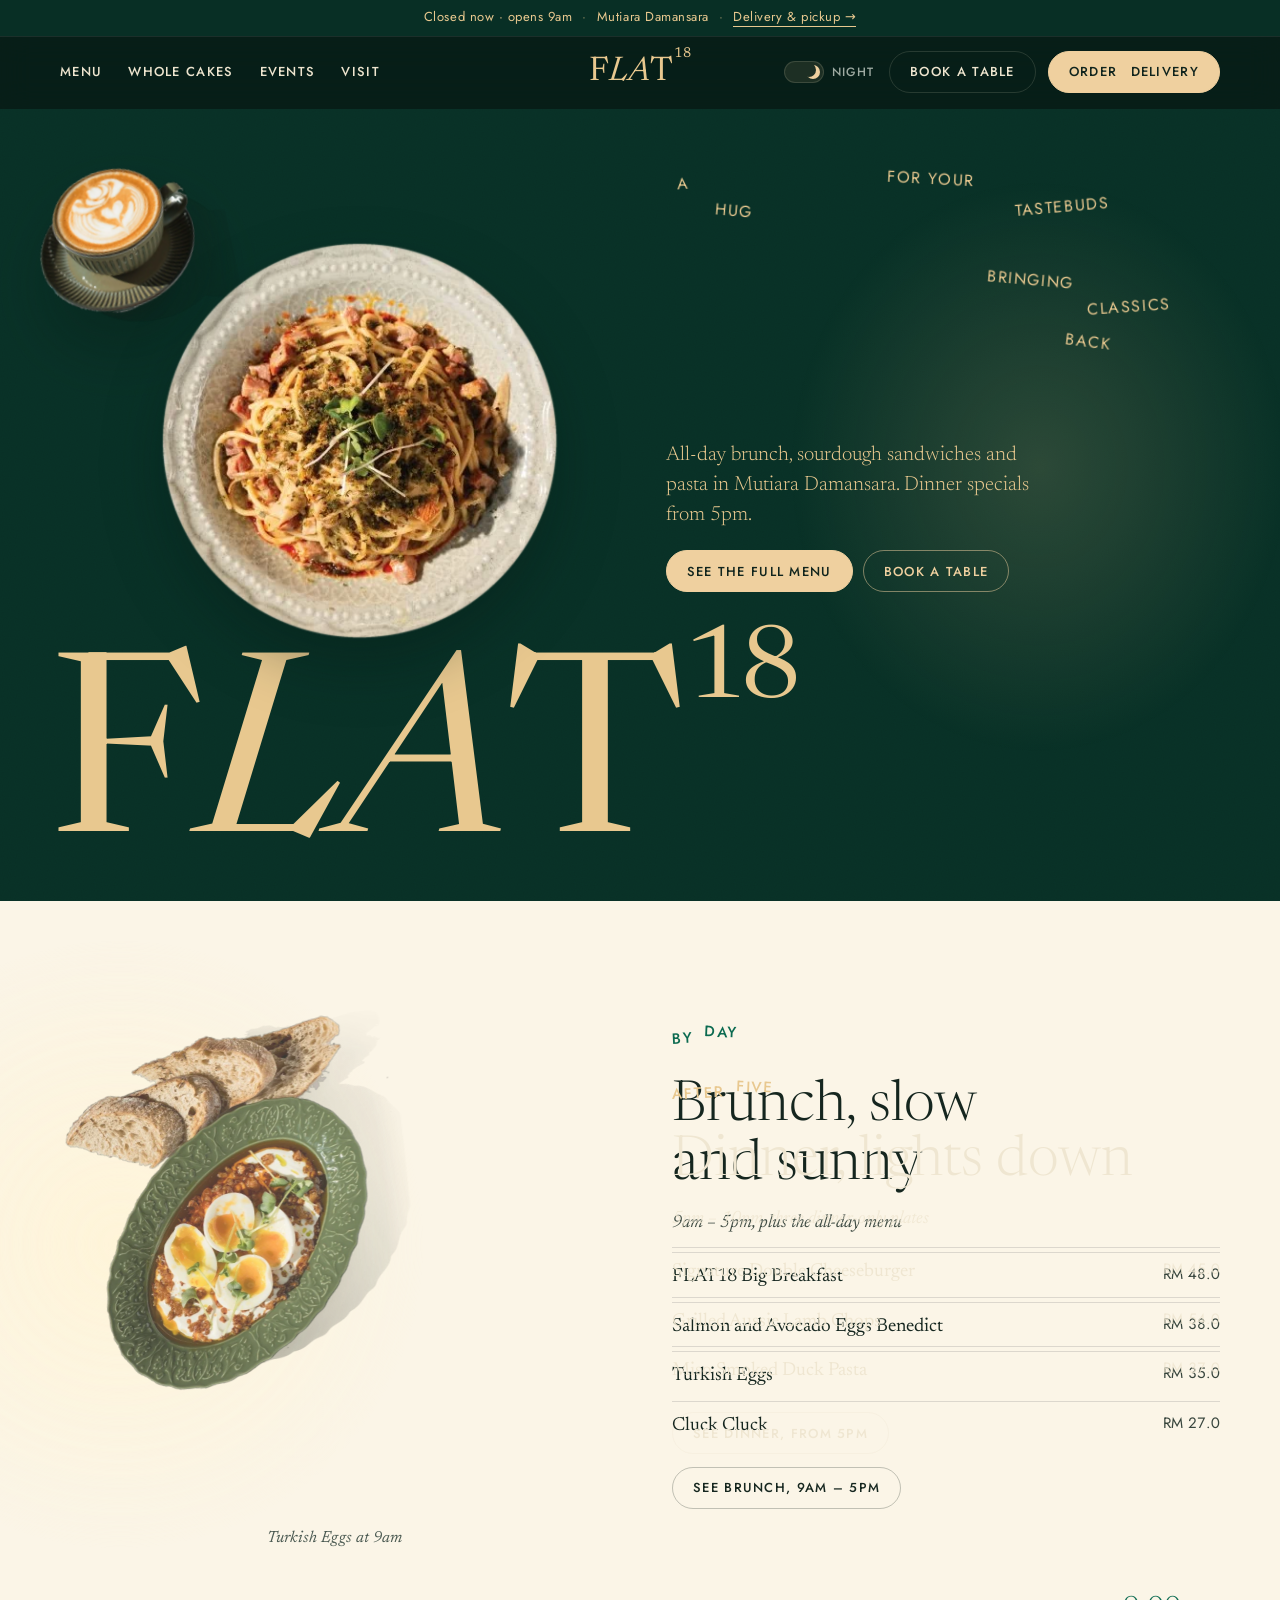
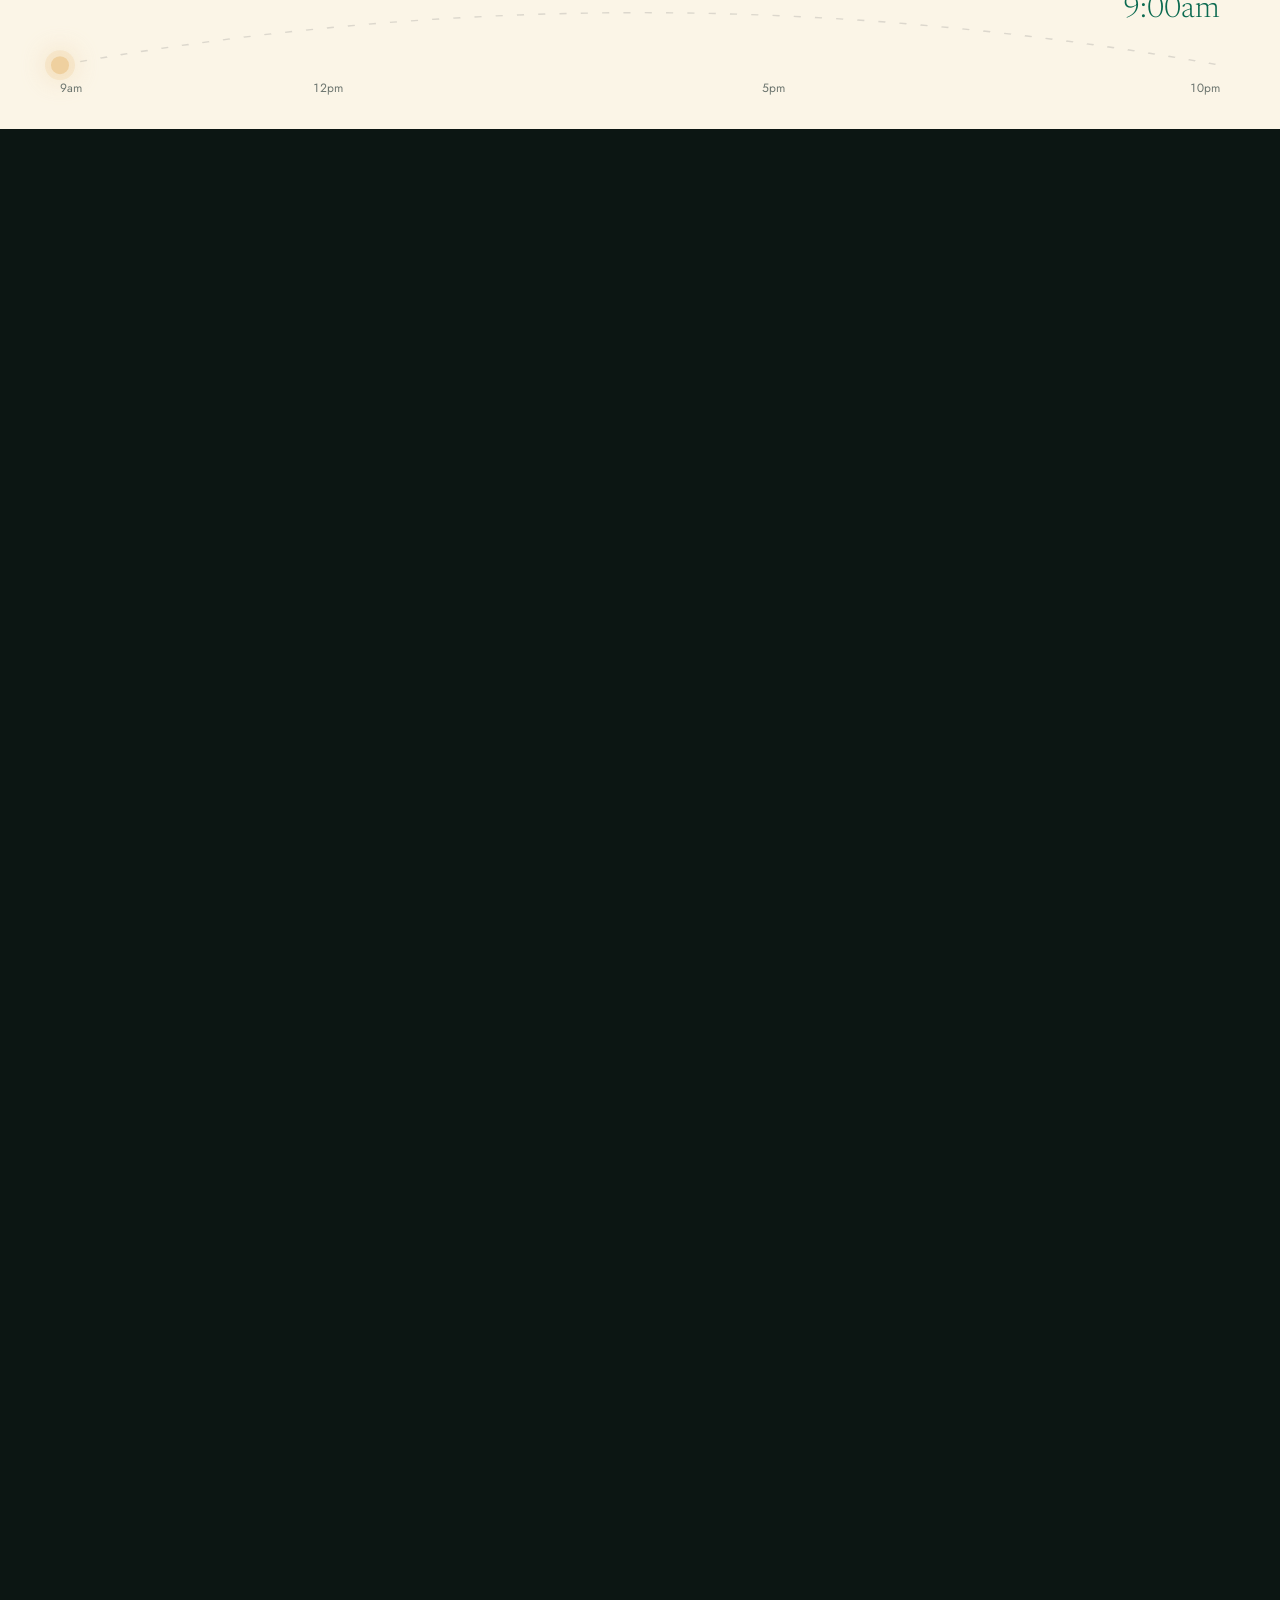
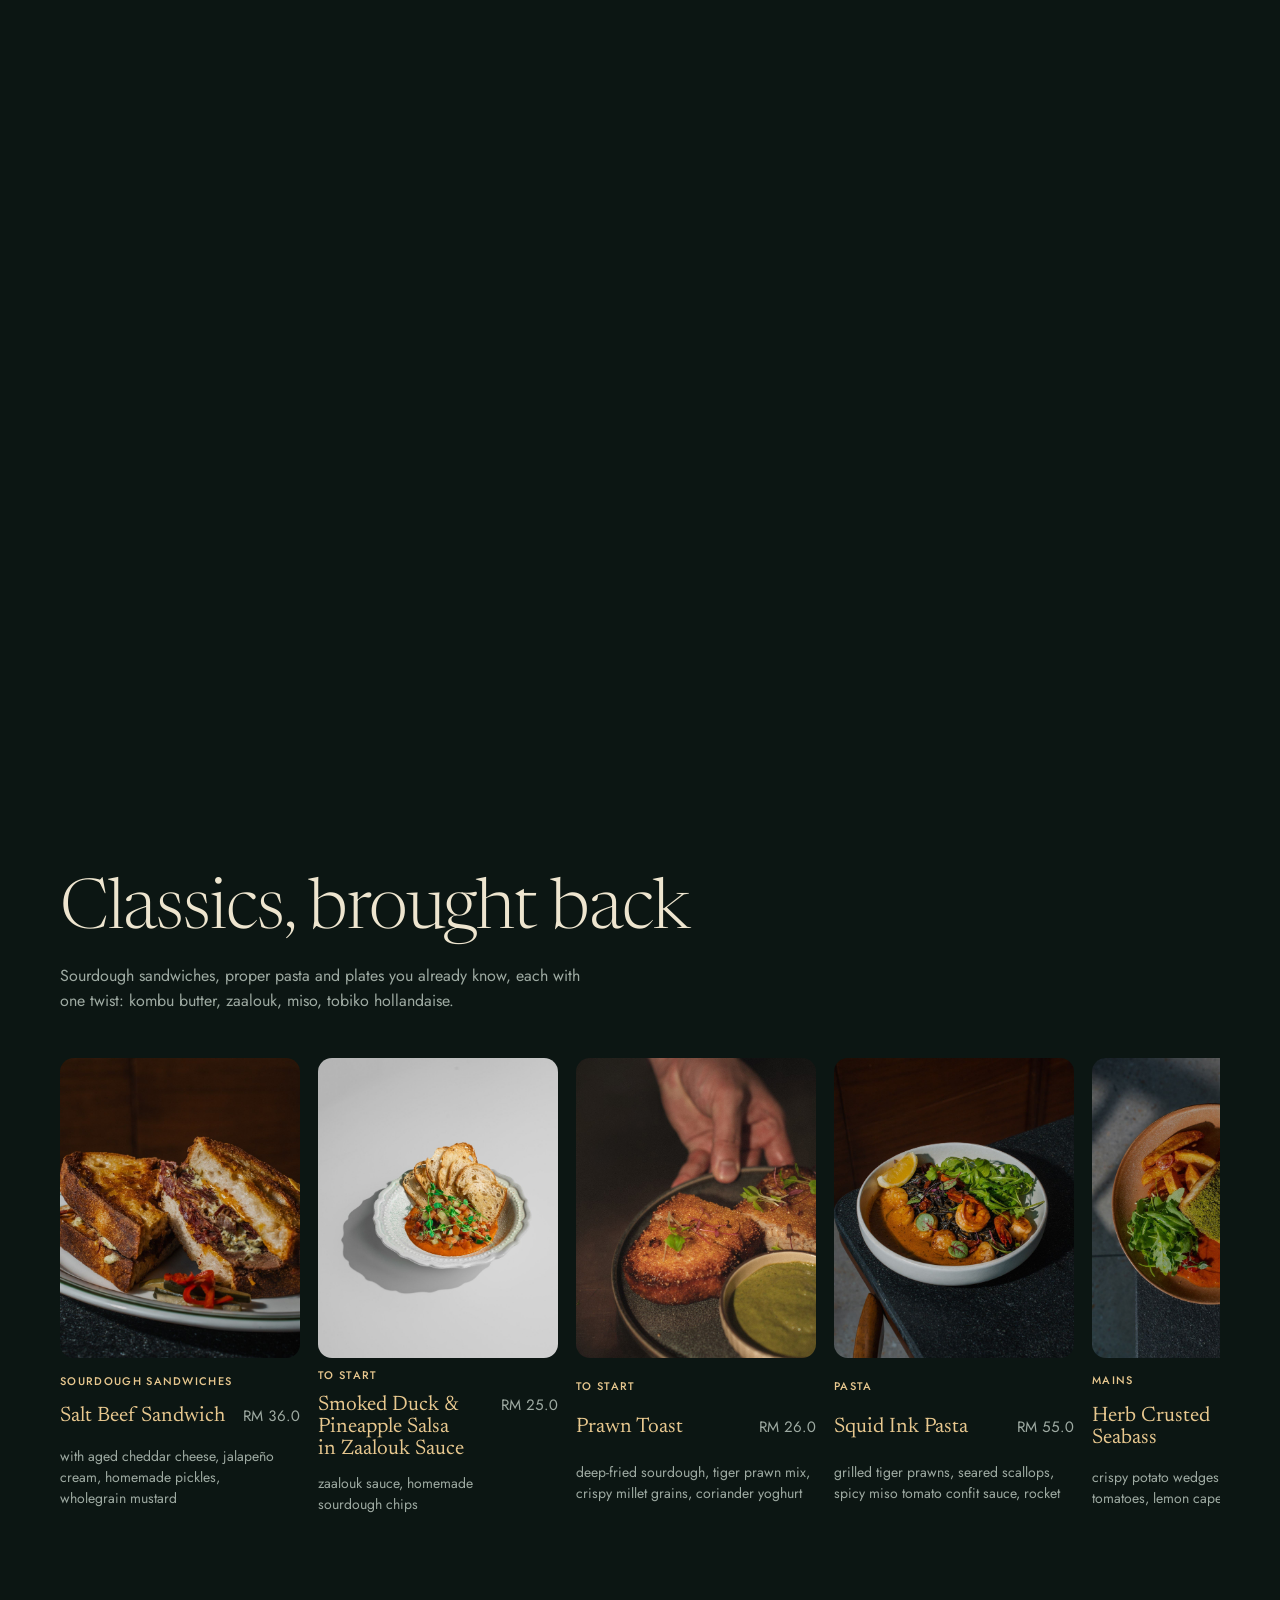
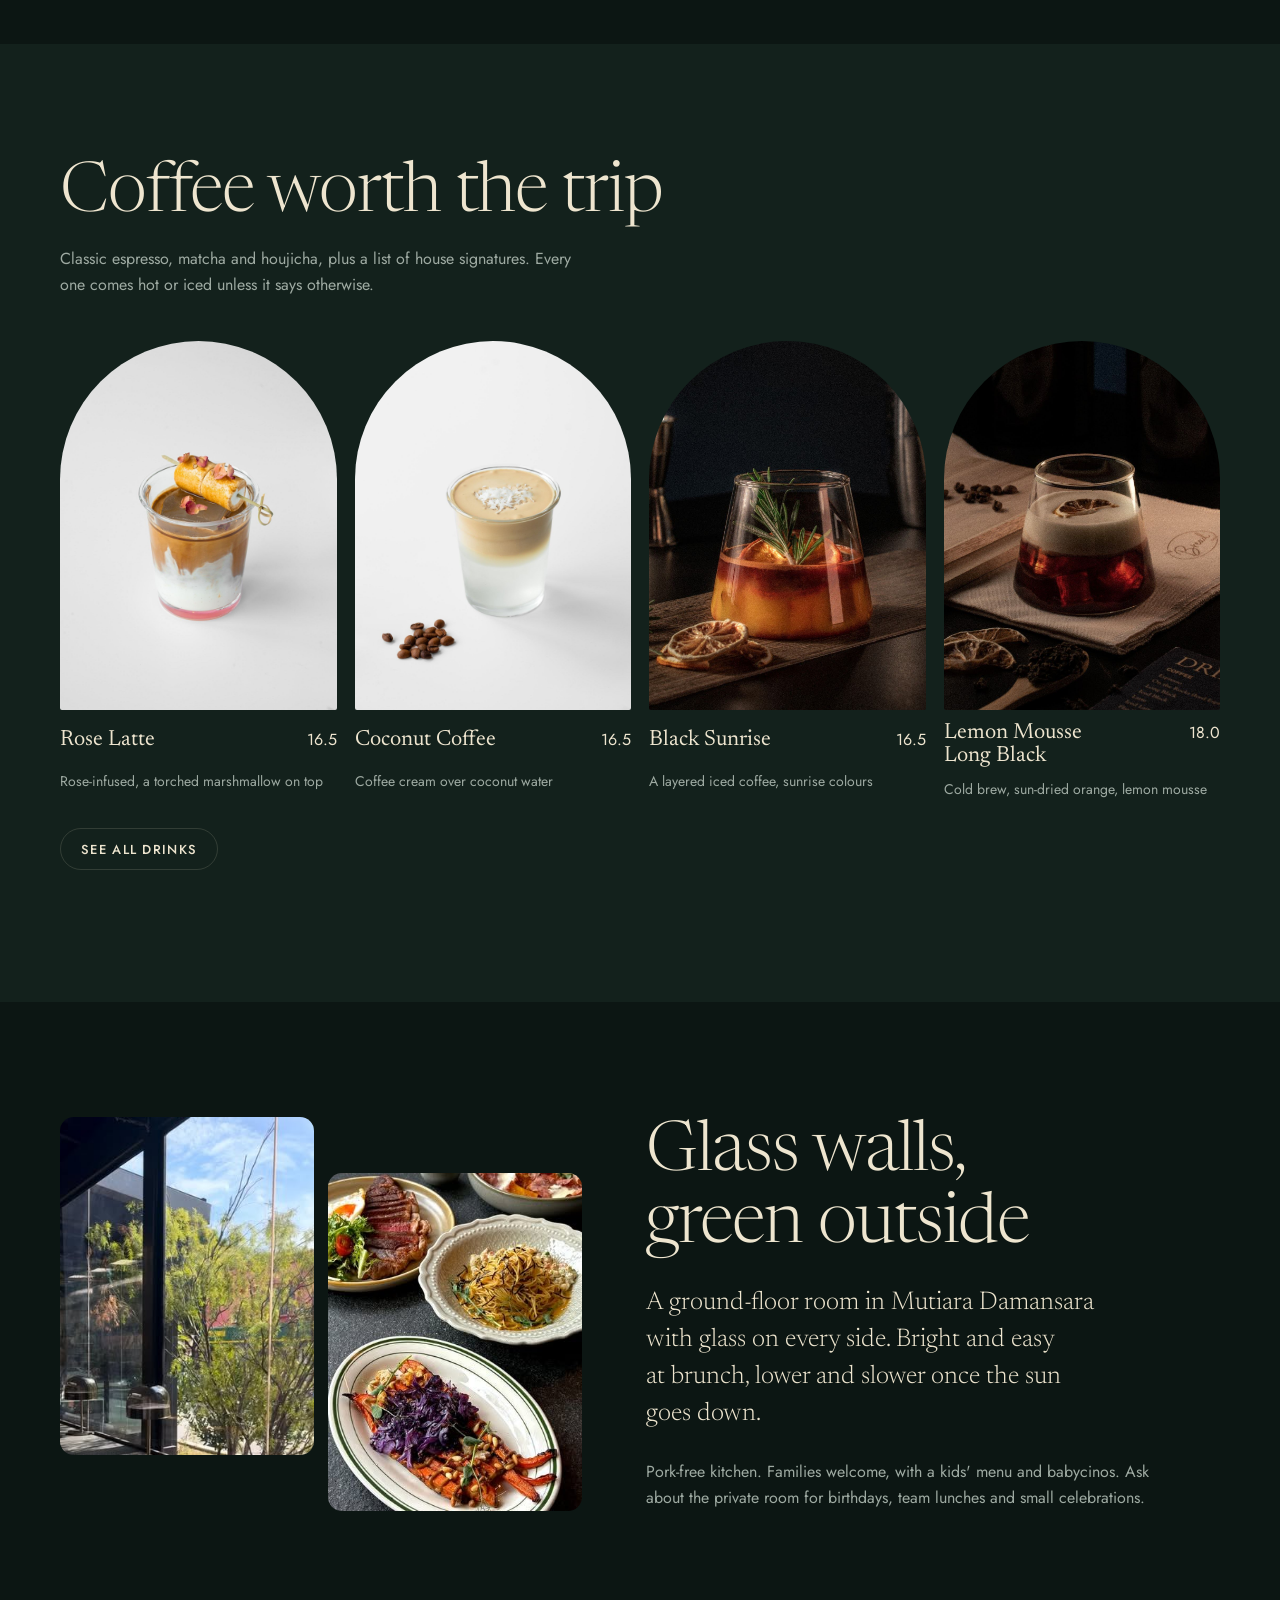
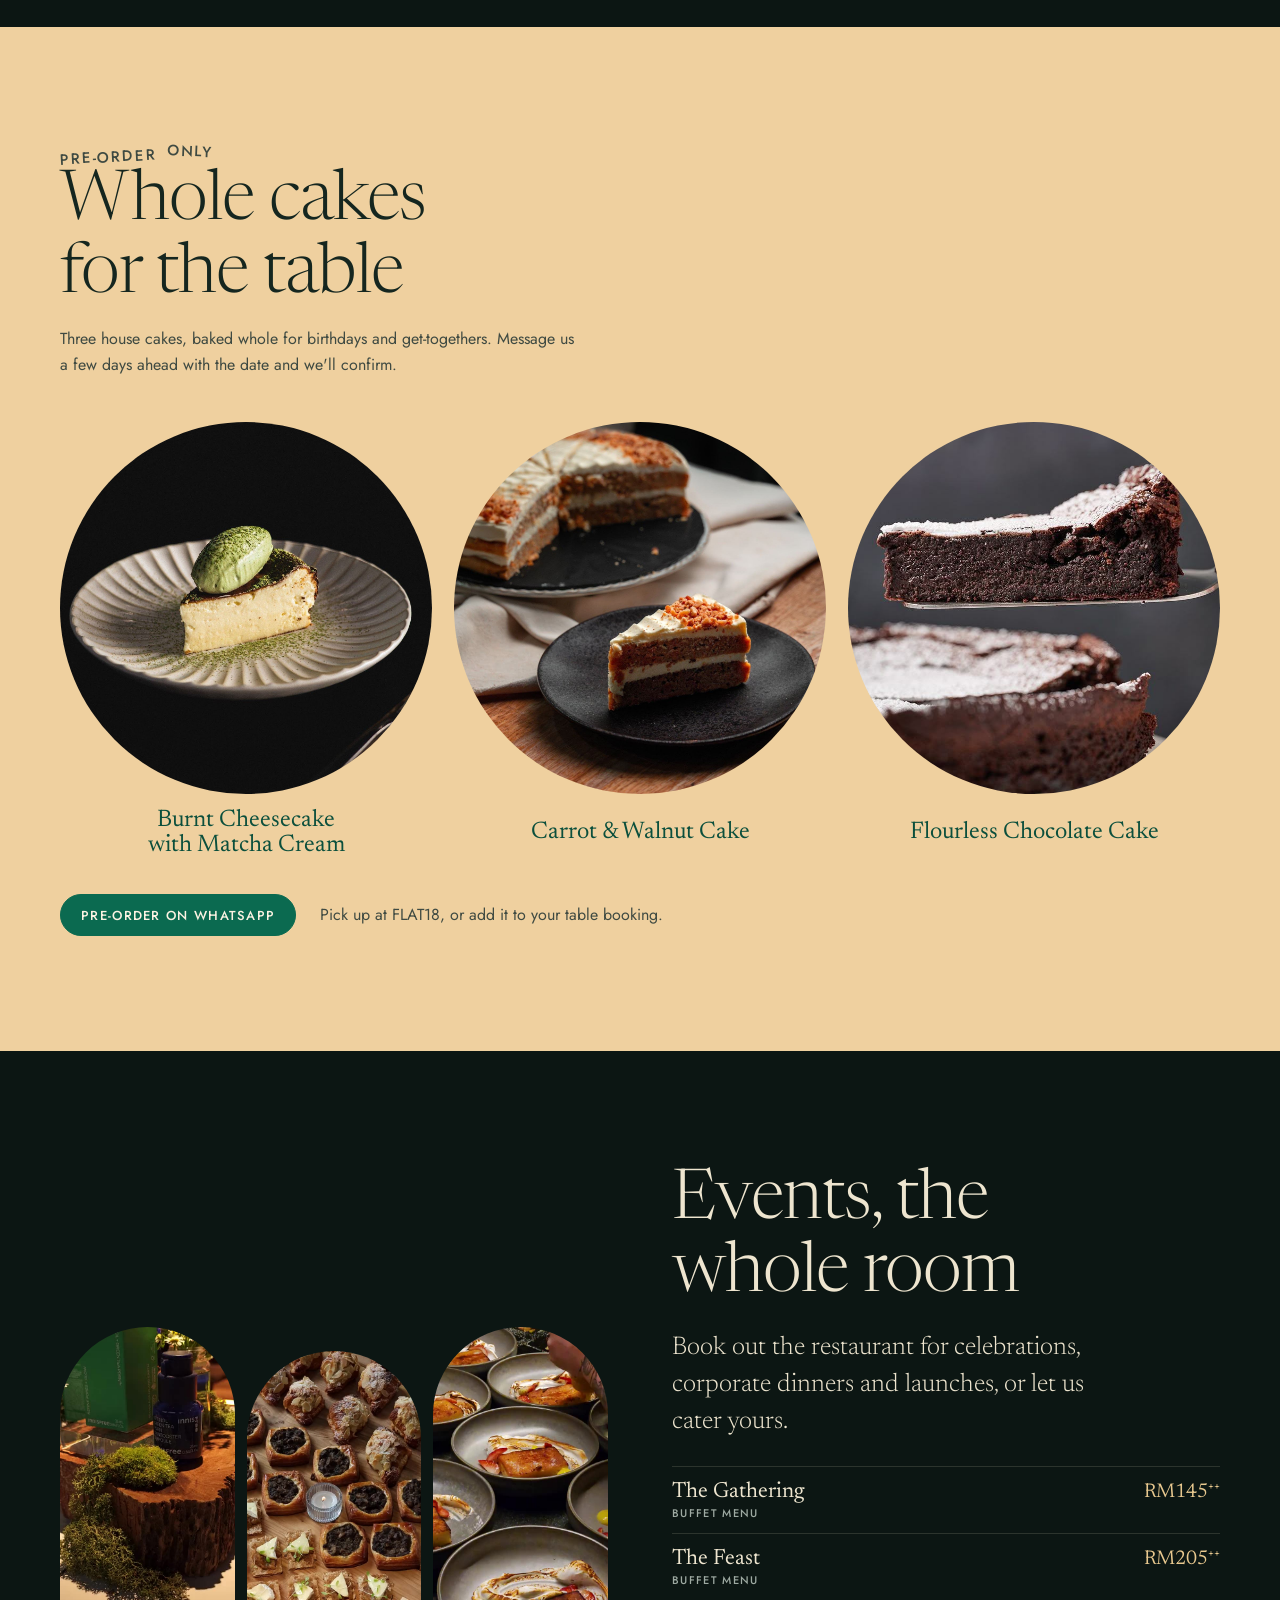
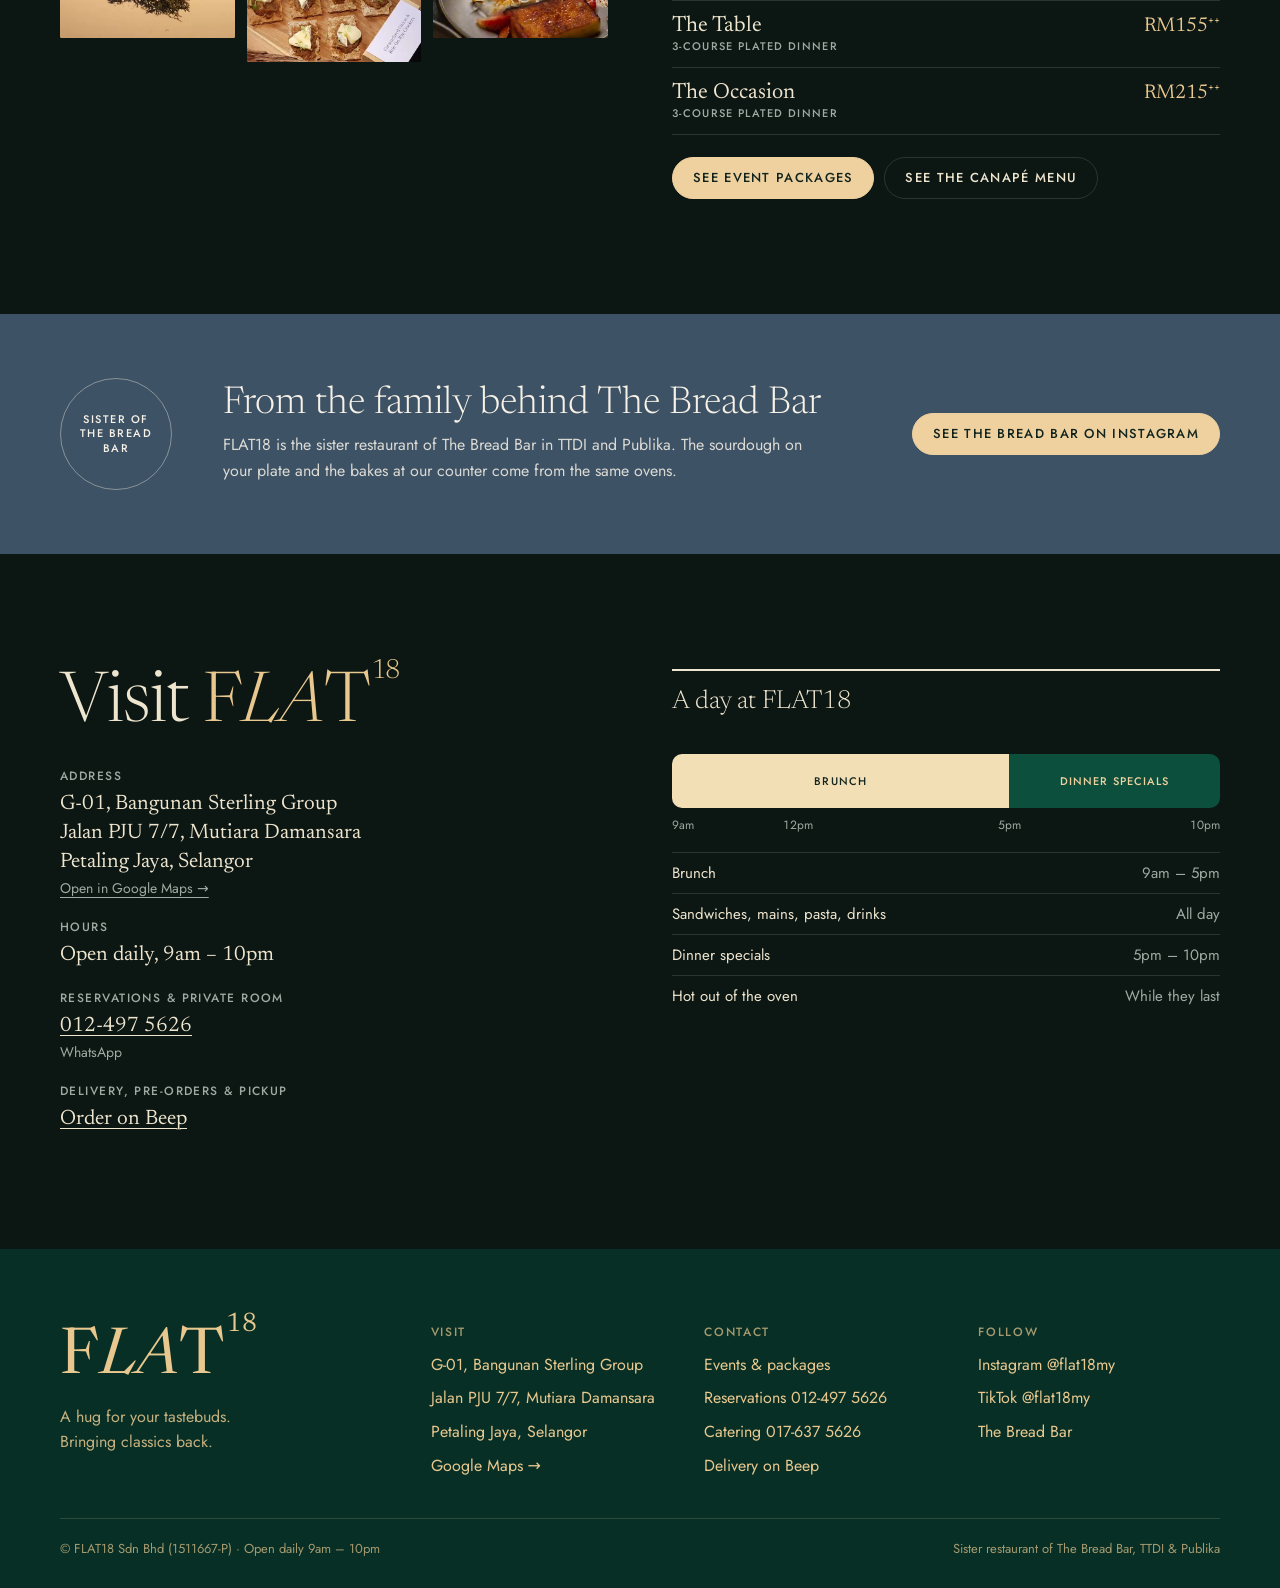
==== commit 6d287330: "Publish: versioned CSS/JS links" ====
--- a/flat18/index.html
+++ b/flat18/index.html
@@ -11,7 +11,7 @@
 <link rel="preconnect" href="https://fonts.googleapis.com">
 <link rel="preconnect" href="https://fonts.gstatic.com" crossorigin>
 <link href="https://fonts.googleapis.com/css2?family=Jost:wght@400;500&family=Newsreader:ital,opsz,wght@0,6..72,300;0,6..72,400;0,6..72,500;1,6..72,300;1,6..72,400&display=swap" rel="stylesheet">
-<link rel="stylesheet" href="styles.css">
+<link rel="stylesheet" href="styles.css?v=9eb2d700ca">
 </head>
 <body>
 
@@ -70,7 +70,7 @@
   <figure><img alt=""><video muted loop playsinline controls hidden></video><figcaption></figcaption></figure>
 </div>
 
-<script src="data.js"></script>
-<script src="app.js"></script>
+<script src="data.js?v=24159d2cf0"></script>
+<script src="app.js?v=e814de4c55"></script>
 </body>
 </html>
--- a/flat18/styles.css
+++ b/flat18/styles.css
@@ -1,576 +1,631 @@
-/* FLAT18 — the printed menu brought to the screen.
-   Layout: the menu cover (brand green, scattered wobbly words, big serif wordmark) as the hero, then
-   a day half and a night half. The whole site follows the clock: cream "day" until 5pm, deep green "night" after,
-   just like the menu turns green for the after-5pm page. Sister to The Bread Bar (shares Jost + pill buttons). */
-:root {
-  --bg: #f5eedd;          /* menu paper */
-  --surface: #fffaef;
-  --ink: #15261f;
-  --muted: #5b6760;
-  --brand: #0b6a50;       /* FLAT18 green */
-  --butter: #efd09f;      /* menu cover type + add-ons page */
-  --accent: #0b6a50;      /* text accent: green by day, butter by night */
-  --hero: #0b6a50;
-  --hero-ink: #efd09f;
-  --line: rgba(21, 38, 31, .15);
-  --chip: rgba(11, 106, 80, .09);
-  --shadow: 0 18px 40px -24px rgba(16, 40, 31, .45);
-  --night-panel: #0e1d18;
-  --night-ink: #efe6d1;
-  --serif: "Newsreader", "Iowan Old Style", Georgia, "Times New Roman", serif;
-  --sans: "Jost", "Gill Sans", "Segoe UI", system-ui, sans-serif;
-  --ease: cubic-bezier(.22, .61, .36, 1);
-  --maxw: 1240px;
-  --gut: max(16px, env(safe-area-inset-left, 0px));
-  --gut-r: max(16px, env(safe-area-inset-right, 0px));
-  color-scheme: light;
-}
-:root[data-mode="night"] {
-  --bg: #0c1613;
-  --surface: #13211c;
-  --ink: #eee5cf;
-  --muted: #9eaaa2;
-  --brand: #0b6a50;
-  --accent: #e8c88f;
-  --hero: #082f25;
-  --hero-ink: #e8c88f;
-  --line: rgba(238, 229, 207, .14);
-  --chip: rgba(232, 200, 143, .1);
-  --shadow: 0 18px 40px -20px rgba(0, 0, 0, .8);
-  color-scheme: dark;
-}
-
-*, *::before, *::after { box-sizing: border-box; }
-[hidden] { display: none !important; }
-html { -webkit-text-size-adjust: 100%; }
-body {
-  margin: 0; background: var(--bg); color: var(--ink);
-  font: 400 16px/1.6 var(--sans); -webkit-font-smoothing: antialiased; overflow-x: hidden;
-  transition: background-color .6s var(--ease), color .6s var(--ease);
-}
-img { display: block; max-width: 100%; }
-a { color: inherit; }
-button { font: inherit; color: inherit; background: none; border: 0; padding: 0; cursor: pointer; }
-h1, h2, h3 { font-family: var(--serif); font-weight: 400; margin: 0; line-height: 1.05; text-wrap: balance; }
-p { margin: 0 0 1em; text-wrap: pretty; }
-a, button, [role="button"], summary { touch-action: manipulation; -webkit-tap-highlight-color: rgba(11, 106, 80, .12); }
-.drawer, .lightbox { overscroll-behavior: contain; }
-:focus-visible { outline: 2px solid var(--accent); outline-offset: 3px; border-radius: 3px; }
-.wrap { max-width: var(--maxw); margin: 0 auto; padding-left: var(--gut); padding-right: var(--gut-r); }
-@media (min-width: 700px) { .wrap { padding-left: max(40px, env(safe-area-inset-left, 0px)); padding-right: max(40px, env(safe-area-inset-right, 0px)); } }
-
-/* the menu's tumbling uppercase headings: each word sits on its own tilt */
-.wob { font: 500 clamp(13px, 1.3vw, 15px)/1 var(--sans); letter-spacing: .12em; text-transform: uppercase; display: inline-flex; flex-wrap: wrap; gap: .25em .7em; margin: 0; }
-.wob > span { display: inline-block; transform: translateY(var(--y, 0)) rotate(var(--r, 0deg)); }
-.eyebrow { color: var(--accent); margin-bottom: 18px; }
-/* the wordmark is the only place italic is used: F-LA-T¹⁸, as on the menu cover */
-.wm { white-space: nowrap; color: var(--accent); }
-.wm i { font-style: italic; letter-spacing: -.03em; }
-.wm sup { font-size: .4em; vertical-align: top; position: relative; top: .1em; margin-left: .05em; }
-.mhero .wm { color: inherit; }
-
-/* ---------- buttons ---------- */
-.btn {
-  display: inline-flex; align-items: center; justify-content: center; gap: 8px; min-height: 42px; padding: 0 20px;
-  border-radius: 999px; background: var(--brand); color: #fbf3e2; border: 1px solid var(--brand);
-  font: 500 13px/1 var(--sans); letter-spacing: .1em; text-transform: uppercase; text-decoration: none; white-space: nowrap;
-  transition: background .25s var(--ease), color .25s var(--ease), border-color .25s var(--ease), transform .25s var(--ease);
-}
-.btn:hover { transform: translateY(-1px); background: transparent; color: var(--accent); border-color: var(--accent); }
-.btn-line { background: transparent; color: var(--ink); border-color: var(--line); }
-.btn-line:hover { color: var(--accent); border-color: var(--accent); }
-.btn-butter { background: var(--butter); border-color: var(--butter); color: #10241d; }
-.btn-butter:hover { background: transparent; color: var(--butter); border-color: var(--butter); }
-.btn-ghost-light { background: transparent; border-color: rgba(239, 208, 159, .5); color: var(--butter); }
-.btn-ghost-light:hover { border-color: var(--butter); color: var(--butter); }
-:root[data-mode="night"] .btn:not(.btn-line):not(.btn-butter):not(.btn-ghost-light):not(.btn-green) { background: var(--butter); border-color: var(--butter); color: #10241d; }
-:root[data-mode="night"] .btn:not(.btn-line):not(.btn-butter):not(.btn-ghost-light):not(.btn-green):hover { background: transparent; color: var(--butter); }
-/* .btn-green: always-green buttons on the butter panels (cakes, canapés), whatever the mode */
-.btn-green { background: #0b6a50; border-color: #0b6a50; color: #fbf3e2; }
-.btn-green:hover { background: transparent; color: #0b6a50; border-color: #0b6a50; }
-
-/* ---------- announcement + header ---------- */
-.announce { background: var(--hero); color: var(--hero-ink); font: 400 13px/1.3 var(--sans); letter-spacing: .04em; transition: background-color .6s var(--ease); }
-.announce-in { max-width: var(--maxw); margin: 0 auto; padding: 9px var(--gut-r) 9px var(--gut); display: flex; justify-content: center; gap: 10px; flex-wrap: wrap; text-align: center; }
-.announce a { text-decoration: none; border-bottom: 1px solid currentColor; }
-.announce .dot { opacity: .6; }
-.hdr { position: sticky; top: env(safe-area-inset-top, 0px); z-index: 40; background: var(--bg); border-bottom: 1px solid transparent; transition: border-color .3s, background-color .6s var(--ease); }
-.hdr.scrolled { border-color: var(--line); }
-.hdr-in { max-width: var(--maxw); margin: 0 auto; padding: 0 var(--gut-r) 0 var(--gut); height: 72px; display: grid; grid-template-columns: 1fr auto 1fr; align-items: center; gap: 16px; }
-@media (min-width: 700px) { .hdr-in { padding: 0 max(40px, env(safe-area-inset-right, 0px)) 0 max(40px, env(safe-area-inset-left, 0px)); } }
-.nav { display: flex; align-items: center; gap: 26px; }
-.nav-l a { text-decoration: none; font: 500 13px/1 var(--sans); letter-spacing: .1em; text-transform: uppercase; padding: 8px 0; border-bottom: 1px solid transparent; transition: border-color .2s, color .2s; }
-.nav-l a:hover, .nav-l a.on { border-color: currentColor; color: var(--accent); }
-.nav-r { justify-content: flex-end; gap: 12px; }
-.mark { font: 400 34px/1 var(--serif); letter-spacing: .01em; text-decoration: none; color: var(--accent); white-space: nowrap; }
-.mark i { font-style: italic; letter-spacing: -.02em; }
-.mark sup { font-size: .42em; vertical-align: top; position: relative; top: -.05em; margin-left: .06em; }
-.burger { display: none; width: 40px; height: 40px; position: relative; }
-.burger span { position: absolute; left: 9px; right: 9px; height: 1.5px; background: currentColor; transition: transform .3s var(--ease), top .3s var(--ease); }
-.burger span:first-child { top: 15px; } .burger span:last-child { top: 24px; }
-.burger[aria-expanded="true"] span:first-child { top: 19px; transform: rotate(45deg); }
-.burger[aria-expanded="true"] span:last-child { top: 19px; transform: rotate(-45deg); }
-
-/* day/night switch */
-.mode { display: inline-flex; align-items: center; gap: 8px; font: 500 12px/1 var(--sans); letter-spacing: .1em; text-transform: uppercase; color: var(--muted); padding: 6px 2px; }
-.mode-track { width: 40px; height: 22px; border-radius: 99px; border: 1px solid var(--line); position: relative; background: var(--chip); }
-.mode-knob { position: absolute; top: 3px; left: 3px; width: 14px; height: 14px; border-radius: 50%; background: var(--butter); box-shadow: 0 0 0 3px rgba(239, 208, 159, .35); transition: transform .45s var(--ease), background .45s, box-shadow .45s; }
-:root[data-mode="night"] .mode-knob { transform: translateX(18px); background: transparent; box-shadow: inset -4px -2px 0 0 var(--butter); }
-.mode-txt { min-width: 3.6em; text-align: left; }
-
-.drawer { position: fixed; inset: 0; top: calc(72px + env(safe-area-inset-top, 0px)); z-index: 39; background: var(--bg); padding: 24px var(--gut-r) calc(24px + env(safe-area-inset-bottom, 0px)) var(--gut); display: flex; flex-direction: column; gap: 28px; overflow-y: auto; }
-.drawer-nav { display: flex; flex-direction: column; }
-.drawer-nav a { font: 400 32px/1.2 var(--serif); text-decoration: none; padding: 10px 0; border-bottom: 1px solid var(--line); }
-.drawer-cta { display: flex; gap: 10px; flex-wrap: wrap; }
-.drawer-foot { color: var(--muted); font-size: 14px; }
-
-@media (max-width: 980px) {
-  .nav-l { display: none; }
-  .burger { display: block; }
-  .hdr-in { grid-template-columns: auto 1fr auto; }
-  .mark { justify-self: center; font-size: 30px; }
-}
-@media (max-width: 640px) {
-  .hide-sm { display: none !important; }
-  .mode-txt { display: none; }
-  .nav-r .btn { padding: 0 14px; min-height: 38px; }
-  .mark { font-size: 26px; }
-}
-
-/* ---------- hero: the menu cover ---------- */
-.hero { background: var(--hero); color: var(--hero-ink); position: relative; overflow: hidden; transition: background-color .6s var(--ease); }
-.hero-in { display: grid; grid-template-columns: minmax(0, 1.25fr) minmax(0, 1fr); gap: clamp(24px, 4vw, 64px); align-items: end; padding-block: clamp(36px, 6vw, 72px) clamp(28px, 4vw, 48px); }
-.hero-words { position: relative; min-height: clamp(220px, 28vw, 330px); }
-.hero-words .w { position: absolute; left: calc(var(--x) * 1%);font: 400 clamp(13px, 1.25vw, 16px)/1 var(--sans); letter-spacing: .1em; text-transform: uppercase; white-space: nowrap; opacity: 0; animation: drift-in .9s var(--ease) forwards; }
-.hero-words .w.big { font: 400 italic clamp(26px, 3.4vw, 46px)/1.05 var(--serif); letter-spacing: 0; text-transform: none; white-space: normal; max-width: 15ch; }
-@keyframes drift-in { from { opacity: 0; translate: 0 10px; } to { opacity: 1; translate: 0 0; } }
-.hero-mark { font: 400 clamp(84px, 17vw, 236px)/.8 var(--serif); letter-spacing: -.01em; margin: clamp(10px, 2vw, 24px) 0 0 -.04em; white-space: nowrap; }
-.hero-mark i { font-style: italic; letter-spacing: -.035em; }
-.hero-mark sup { font-size: .4em; vertical-align: top; position: relative; top: -.02em; margin-left: .04em; }
-.hero-side { display: flex; flex-direction: column; gap: 18px; align-self: stretch; justify-content: flex-end; }
-.hero-photo { position: relative; aspect-ratio: 4 / 5; max-width: 100%; border-radius: 999px 999px 18px 18px; overflow: hidden; background: rgba(0, 0, 0, .15); box-shadow: 0 30px 60px -30px rgba(0, 0, 0, .6); }
-.hero-photo img { position: absolute; inset: 0; width: 100%; height: 100%; object-fit: cover; transition: opacity .8s var(--ease), transform 1.2s var(--ease); }
-.hero-photo img.off { opacity: 0; transform: scale(1.04); }
-.hero-photo figcaption { position: absolute; left: 50%; bottom: 14px; translate: -50% 0; color: #fbf3e2; font: 400 italic 14px/1.2 var(--serif); padding: 7px 14px; border-radius: 99px; white-space: nowrap; }
-.now-pill { display: inline-flex; align-items: center; gap: 10px; align-self: flex-start; font: 500 12px/1 var(--sans); letter-spacing: .1em; text-transform: uppercase; border: 1px solid rgba(239, 208, 159, .45); border-radius: 99px; padding: 9px 14px; }
-.now-pill b { width: 8px; height: 8px; border-radius: 50%; background: #8fe0b8; box-shadow: 0 0 0 0 rgba(143, 224, 184, .6); animation: pulse 2.4s infinite; }
-.now-pill.closed b { background: #d99a7a; animation: none; }
-@keyframes pulse { 0% { box-shadow: 0 0 0 0 rgba(143, 224, 184, .55); } 70% { box-shadow: 0 0 0 9px rgba(143, 224, 184, 0); } 100% { box-shadow: 0 0 0 0 rgba(143, 224, 184, 0); } }
-.hero-cta { display: flex; gap: 10px; flex-wrap: wrap; }
-@media (max-width: 820px) {
-  .hero-in { grid-template-columns: 1fr; }
-  .hero-words { min-height: 170px; }
-  .hero-words .w { left: calc(var(--x) * .78%); }
-  .hero-photo { aspect-ratio: 5 / 4; border-radius: 200px 200px 16px 16px; }
-}
-
-/* ---------- day / night split ---------- */
-.dn { display: grid; grid-template-columns: 1fr 1fr; }
-.dn-half { padding-block: clamp(44px, 6vw, 84px); display: grid; gap: 26px; align-content: start; position: relative; }
-.dn-half > * { padding-left: max(var(--gut), 4vw); padding-right: max(var(--gut-r), 4vw); }
-.dn-day { background: #fbf5e7; color: #15261f; }
-.dn-night { background: var(--night-panel); color: var(--night-ink); }
-.dn-day .eyebrow { color: #0b6a50; } .dn-night .eyebrow { color: #e8c88f; }
-.dn h2 { font-size: clamp(34px, 4.4vw, 58px); font-weight: 300; }
-.dn-time { font: 400 italic 18px/1.3 var(--serif); opacity: .8; margin: 0; }
-.dn-photo { aspect-ratio: 16 / 10; max-width: 100%; overflow: hidden; border-radius: 14px; margin-left: max(var(--gut), 4vw); margin-right: max(var(--gut-r), 4vw); padding: 0 !important; }
-.dn-photo img { width: 100%; height: 100%; object-fit: cover; transition: transform 1s var(--ease); }
-.dn-half:hover .dn-photo img { transform: scale(1.03); }
-.dn-list { list-style: none; margin: 0; display: grid; gap: 0; }
-.dn-list li { display: flex; justify-content: space-between; gap: 18px; padding: 12px 0; border-top: 1px solid rgba(127, 127, 127, .25); font: 400 19px/1.3 var(--serif); }
-.dn-list li span:last-child { font: 400 15px/1.3 var(--sans); font-variant-numeric: tabular-nums; opacity: .85; white-space: nowrap; }
-.dn-now { position: absolute; top: 22px; right: max(var(--gut-r), 4vw); padding: 0 !important; font: 500 11px/1 var(--sans); letter-spacing: .14em; text-transform: uppercase; border-radius: 99px; padding: 7px 11px !important; border: 1px solid currentColor; display: none; }
-.dn-half.is-now .dn-now { display: inline-block; }
-.dn-day .btn-line { color: #15261f; border-color: rgba(21, 38, 31, .25); }
-.dn-day .btn-line:hover { color: #0b6a50; border-color: #0b6a50; }
-.dn-night .btn-line { color: var(--night-ink); border-color: rgba(238, 229, 207, .3); }
-.dn-night .btn-line:hover { color: #e8c88f; border-color: #e8c88f; }
-@media (max-width: 820px) { .dn { grid-template-columns: 1fr; } }
-
-/* ---------- day → night scroll story (scroll-site-prompts skill: pinned scene, scrubbed by scroll) ---------- */
-.story { --p: 0; --b: 0; position: relative; height: 260vh; }
-.story-pin { position: sticky; top: calc(72px + env(safe-area-inset-top, 0px)); height: calc(100svh - 72px - env(safe-area-inset-top, 0px)); min-height: 560px; max-height: 860px; overflow: hidden; display: grid; grid-template-rows: 1fr auto; }
-.story-pin > .wrap { width: 100%; } /* auto margins would shrink a grid item to its content */
-.story-sky { position: absolute; inset: 0; background: #fbf5e7; }
-.story-sky::after { content: ""; position: absolute; inset: 0; background: radial-gradient(120% 90% at 80% 0%, #164a3a 0%, #0e1d18 60%); opacity: var(--b); }
-.story-grid { position: relative; display: grid; grid-template-columns: minmax(0, 1fr) minmax(0, 1fr); gap: clamp(24px, 5vw, 80px); align-items: center; padding-block: clamp(20px, 4vh, 48px) 0; min-height: 0; }
-.story-media { position: relative; aspect-ratio: 4 / 5; max-height: calc(100svh - 300px); max-width: 100%; justify-self: center; width: 100%; border-radius: 999px 999px 18px 18px; overflow: hidden; box-shadow: 0 30px 60px -30px rgba(0, 0, 0, .5); }
-.story-media img { position: absolute; inset: 0; width: 100%; height: 100%; object-fit: cover; }
-.sm-day { transform: scale(calc(1 + var(--p) * .08)); opacity: calc(1 - var(--b)); }
-.sm-night { transform: scale(calc(1.08 - var(--p) * .08)); opacity: var(--b); }
-.story-copy { display: grid; min-width: 0; }
-.sp { grid-area: 1 / 1; display: grid; gap: 16px; align-content: center; transition: visibility 0s; }
-.sp h2 { font-size: clamp(34px, 4.4vw, 58px); font-weight: 300; }
-.sp .btn { justify-self: start; }
-.sp .dn-list { padding: 0; }
-.sp-day { color: #15261f; opacity: calc(1 - var(--b)); transform: translateY(calc(var(--b) * -24px)); }
-.sp-night { color: var(--night-ink); opacity: var(--b); transform: translateY(calc((1 - var(--b)) * 24px)); visibility: hidden; }
-.story.is-night .sp-night { visibility: visible; }
-.story.is-night .sp-day { visibility: hidden; }
-.sp-day .eyebrow { color: #0b6a50; } .sp-night .eyebrow { color: #e8c88f; }
-.sp-day .btn-line { color: #15261f; border-color: rgba(21, 38, 31, .25); }
-.sp-night .btn-line { color: var(--night-ink); border-color: rgba(238, 229, 207, .3); }
-.sp-now { justify-self: start; font: 500 11px/1 var(--sans); letter-spacing: .14em; text-transform: uppercase; border: 1px solid currentColor; border-radius: 99px; padding: 7px 11px; }
-.story-time { position: relative; height: 110px; margin-bottom: 18px; width: 100%; }
-.sun-arc { position: absolute; left: 0; top: 0; width: 100%; height: 70px; overflow: visible; }
-.sun-arc path { fill: none; stroke-width: 2.4; } /* no non-scaling-stroke: it would measure the dashes in screen px */
-.arc-base { stroke: rgba(127, 127, 127, .25); stroke-dasharray: .006 .012; }
-.arc-draw { stroke: #c99a52; stroke-dasharray: 1; stroke-dashoffset: calc(1 - var(--draw, 0)); }
-.sun { position: absolute; width: 18px; height: 18px; margin: -9px 0 0 -9px; border-radius: 50%; background: #efd09f; box-shadow: 0 0 0 6px rgba(239, 208, 159, .3), 0 0 24px 6px rgba(239, 208, 159, .45); transition: background .4s, box-shadow .4s; }
-.story.is-night .sun { background: transparent; box-shadow: inset -6px -3px 0 0 #efd09f, 0 0 20px 2px rgba(239, 208, 159, .25); }
-.story-ticks { position: absolute; left: 0; right: 0; top: 78px; height: 16px; font-size: 12px; font-variant-numeric: tabular-nums; color: #6b746e; }
-.story-ticks span { position: absolute; translate: -50% 0; white-space: nowrap; }
-.story-ticks span:first-child { translate: 0 0; } .story-ticks span:last-child { translate: -100% 0; }
-.story.is-night .story-ticks { color: #b5bfb8; }
-.story-clock { position: absolute; right: 0; top: -6px; margin: 0; font: 300 clamp(22px, 2.4vw, 32px)/1 var(--serif); font-variant-numeric: tabular-nums; color: #0b6a50; }
-.story.is-night .story-clock { color: #e8c88f; }
-.dn { display: none; }
-@media (max-width: 820px) {
-  .story { height: 240vh; }
-  .story-grid { grid-template-columns: 1fr; gap: 14px; align-content: center; }
-  .story-media { aspect-ratio: 16 / 10; max-height: 28svh; border-radius: 120px 120px 14px 14px; }
-  .sp { gap: 10px; }
-  .sp .dn-list li { padding: 7px 0; font-size: 17px; }
-  .story-time { height: 96px; margin-bottom: 10px; }
-}
-@media (prefers-reduced-motion: reduce) {
-  .story { display: none; }
-  .dn { display: grid; }
-}
-
-/* ---------- sections ---------- */
-.sec { padding-block: clamp(64px, 9vw, 120px); }
-.sec-head { display: flex; justify-content: space-between; align-items: end; gap: 24px; flex-wrap: wrap; margin-bottom: clamp(28px, 4vw, 48px); }
-.sec-head h2 { font-size: clamp(38px, 5.4vw, 74px); font-weight: 300; letter-spacing: -.01em; max-width: 14ch; }
-.sec-head p { max-width: 42ch; color: var(--muted); margin: 0; }
-.lede { font: 300 clamp(20px, 2vw, 26px)/1.45 var(--serif); max-width: 34ch; }
-
-/* classics rail */
-.rail { display: grid; grid-auto-flow: column; grid-auto-columns: minmax(240px, 1fr); gap: 18px; overflow-x: auto; scroll-snap-type: x mandatory; padding-bottom: 14px; scrollbar-width: thin; }
-.dish { scroll-snap-align: start; display: grid; gap: 12px; text-decoration: none; min-width: 0; }
-.dish-img { aspect-ratio: 4 / 5; max-width: 100%; overflow: hidden; border-radius: 14px; background: var(--surface); }
-.dish-img img { width: 100%; height: 100%; object-fit: cover; transition: transform .8s var(--ease); }
-.dish:hover .dish-img img { transform: scale(1.04); }
-.dish-row { display: flex; justify-content: space-between; gap: 12px; align-items: baseline; }
-.dish h3 { font-size: 21px; color: var(--accent); }
-.dish .price { font-variant-numeric: tabular-nums; font-size: 15px; color: var(--muted); white-space: nowrap; }
-.dish p { margin: 0; font-size: 14px; color: var(--muted); line-height: 1.5; }
-.dish .tag { font: 500 11px/1 var(--sans); letter-spacing: .12em; text-transform: uppercase; color: var(--accent); }
-
-/* coffee band */
-.cups { background: var(--surface); }
-.cup-grid { display: grid; grid-template-columns: repeat(4, minmax(0, 1fr)); gap: 18px; }
-.cup { display: grid; gap: 10px; }
-.cup .dish-img { aspect-ratio: 3 / 4; border-radius: 999px 999px 14px 14px; }
-.cup h3 { font-size: 22px; }
-.cup p { margin: 0; font-size: 14px; color: var(--muted); }
-@media (max-width: 820px) { .cup-grid { grid-template-columns: repeat(2, minmax(0, 1fr)); } }
-
-/* the room */
-.room { display: grid; grid-template-columns: minmax(0, 1fr) minmax(0, 1.1fr); gap: clamp(28px, 5vw, 80px); align-items: center; }
-.room-pics { display: grid; grid-template-columns: 1fr 1fr; gap: 14px; align-items: start; }
-.room-pics figure { margin: 0; border-radius: 14px; overflow: hidden; }
-.room-pics figure:last-child { margin-top: 56px; }
-.room-pics img { width: 100%; aspect-ratio: 3 / 4; object-fit: cover; }
-.facts { display: grid; grid-template-columns: repeat(3, minmax(0, 1fr)); gap: 0; margin-top: 28px; border-top: 1px solid var(--line); }
-.facts div { padding: 16px 14px 0 0; }
-.facts b { display: block; font: 400 30px/1 var(--serif); color: var(--accent); }
-.facts span { font-size: 13px; color: var(--muted); letter-spacing: .04em; }
-@media (max-width: 820px) { .room { grid-template-columns: 1fr; } .facts { grid-template-columns: 1fr 1fr 1fr; } }
-
-/* cakes */
-.cakes { background: var(--butter); color: #15261f; }
-.cakes .sec-head p { color: #3f4a42; }
-.cakes .eyebrow { color: #0b6a50; }
-.cake-grid { display: grid; grid-template-columns: repeat(3, minmax(0, 1fr)); gap: 22px; }
-.cake { display: grid; gap: 14px; }
-.cake .dish-img { aspect-ratio: 1; border-radius: 50%; background: #e4c48f; }
-.cake h3 { font-size: 24px; text-align: center; color: #0b4f3c; }
-.cake-note { margin-top: 36px; display: flex; gap: 14px 24px; align-items: center; flex-wrap: wrap; }
-.cake-note p { margin: 0; color: #3f4a42; }
-.cakes .btn { background: #0b6a50; border-color: #0b6a50; color: #fbf3e2; }
-.cakes .btn:hover { background: transparent; color: #0b6a50; }
-@media (max-width: 720px) { .cake-grid { grid-template-columns: 1fr; max-width: 360px; margin: 0 auto; } }
-
-/* private room & catering */
-
-/* sister band */
-.sister { background: #3d5265; color: #f7f1e7; }
-.sister-in { display: grid; grid-template-columns: auto minmax(0, 1fr) auto; gap: clamp(20px, 4vw, 56px); align-items: center; padding-block: clamp(40px, 5vw, 64px); }
-.sister-badge { width: 112px; height: 112px; border-radius: 50%; border: 1px solid rgba(247, 241, 231, .4); display: grid; place-items: center; text-align: center; font: 500 11px/1.35 var(--sans); letter-spacing: .14em; text-transform: uppercase; }
-.sister h2 { font-size: clamp(26px, 3vw, 40px); font-weight: 300; margin-bottom: 8px; }
-.sister p { margin: 0; opacity: .85; max-width: 60ch; }
-.sister .btn { background: transparent; border-color: rgba(247, 241, 231, .5); color: #f7f1e7; }
-.sister .btn:hover { border-color: #e3b98f; color: #e3b98f; }
-@media (max-width: 820px) { .sister-in { grid-template-columns: 1fr; } .sister-badge { width: 92px; height: 92px; } }
-
-/* visit + the day dial */
-.visit { display: grid; grid-template-columns: minmax(0, 1fr) minmax(0, 1fr); gap: clamp(28px, 5vw, 80px); }
-.visit dl { margin: 0; display: grid; gap: 22px; }
-.visit dt { font: 500 12px/1 var(--sans); letter-spacing: .12em; text-transform: uppercase; color: var(--muted); margin-bottom: 8px; }
-.visit dd { margin: 0; font: 400 21px/1.4 var(--serif); }
-.visit dd a { text-decoration-thickness: 1px; text-underline-offset: 4px; }
-.visit dd small { display: block; font: 400 14px/1.5 var(--sans); color: var(--muted); }
-.day { border-top: 2px solid var(--ink); padding-top: 18px; }
-.day h3 { font-size: 26px; font-weight: 300; margin-bottom: 18px; }
-.day-bar { position: relative; height: 54px; border-radius: 10px; overflow: hidden; display: flex; }
-.day-bar .seg { display: grid; place-items: center; font: 500 11px/1.2 var(--sans); letter-spacing: .1em; text-transform: uppercase; text-align: center; }
-.seg-brunch { flex: 8; background: #f3dfb6; color: #15261f; }
-.seg-dinner { flex: 5; background: #0b4f3c; color: #efd09f; }
-.day-now { position: absolute; top: -6px; bottom: -6px; width: 2px; background: #c2412d; display: none; }
-.day-now::after { content: attr(data-t); position: absolute; top: -18px; left: 50%; translate: -50% 0; font: 500 11px/1 var(--sans); color: #c2412d; white-space: nowrap; }
-.day-scale { position: relative; height: 16px; margin-top: 8px; font-size: 12px; color: var(--muted); font-variant-numeric: tabular-nums; }
-.day-scale span { position: absolute; top: 0; translate: -50% 0; white-space: nowrap; }
-.day-scale span:first-child { translate: 0 0; }
-.day-scale span:last-child { translate: -100% 0; }
-.day-wrap { position: relative; padding-top: 20px; }
-.day ul { list-style: none; padding: 0; margin: 20px 0 0; display: grid; gap: 8px; font-size: 15px; }
-.day li { display: flex; justify-content: space-between; gap: 12px; border-top: 1px solid var(--line); padding-top: 8px; }
-.day li span:last-child { color: var(--muted); white-space: nowrap; }
-@media (max-width: 820px) { .visit { grid-template-columns: 1fr; } }
-
-/* ---------- menu page ---------- */
-.mhero { background: var(--hero); color: var(--hero-ink); transition: background-color .6s var(--ease); }
-.mhero-in { padding-block: clamp(40px, 6vw, 80px) clamp(28px, 4vw, 44px); display: flex; justify-content: space-between; align-items: end; gap: 24px; flex-wrap: wrap; }
-.mhero h1 { font-size: clamp(56px, 10vw, 140px); font-weight: 300; line-height: .9; }
-.mhero p { margin: 0; max-width: 36ch; opacity: .85; }
-.tabs { position: sticky; top: calc(72px + env(safe-area-inset-top, 0px)); z-index: 30; background: var(--bg); border-bottom: 1px solid var(--line); transition: background-color .6s var(--ease); }
-.tabs-in { display: flex; gap: 6px; overflow-x: auto; padding-block: 10px; scrollbar-width: none; }
-.tabs-in::-webkit-scrollbar { display: none; }
-.tabs a { flex: none; text-decoration: none; font: 500 13px/1 var(--sans); letter-spacing: .08em; text-transform: uppercase; padding: 10px 14px; border-radius: 99px; color: var(--muted); transition: background .2s, color .2s; }
-.tabs a:hover { color: var(--ink); }
-.tabs a.on { background: var(--brand); color: #fbf3e2; }
-:root[data-mode="night"] .tabs a.on { background: var(--butter); color: #10241d; }
-
-.mbody { display: grid; grid-template-columns: minmax(0, 1fr) minmax(0, 380px); gap: clamp(28px, 5vw, 72px); padding-block: clamp(32px, 5vw, 64px) clamp(64px, 8vw, 100px); }
-.peek { position: sticky; top: 160px; align-self: start; }
-.peek-frame { aspect-ratio: 4 / 5; max-width: 100%; border-radius: 999px 999px 16px 16px; overflow: hidden; background: var(--surface); position: relative; box-shadow: var(--shadow); }
-.peek-frame img { position: absolute; inset: 0; width: 100%; height: 100%; object-fit: cover; transition: opacity .35s var(--ease); }
-.peek-cap { position: absolute; left: 50%; bottom: 14px; translate: -50% 0; margin: 0; max-width: calc(100% - 28px); padding: 8px 16px; border-radius: 99px; font: 400 italic 17px/1.3 var(--serif); color: #fbf3e2; text-align: center; white-space: nowrap; overflow: hidden; text-overflow: ellipsis; }
-/* frosted glass (liquid-glass skill, CSS fallback): only over photos, or at night over the page */
-.glass { background: rgba(8, 40, 31, .38); -webkit-backdrop-filter: blur(16px) saturate(160%); backdrop-filter: blur(16px) saturate(160%); border: 1px solid rgba(255, 255, 255, .28); box-shadow: inset 0 1px 0 rgba(255, 255, 255, .4), 0 8px 24px -12px rgba(0, 0, 0, .5); }
-:root[data-mode="night"] .hdr { background: rgba(8, 36, 28, .62); -webkit-backdrop-filter: blur(16px) saturate(160%); backdrop-filter: blur(16px) saturate(160%); box-shadow: inset 0 1px 0 rgba(255, 255, 255, .08); }
-:root[data-mode="night"] .hdr.scrolled { border-color: rgba(255, 255, 255, .14); }
-@supports not ((backdrop-filter: blur(1px)) or (-webkit-backdrop-filter: blur(1px))) {
-  .glass { background: rgba(8, 40, 31, .82); }
-  :root[data-mode="night"] .hdr { background: var(--bg); }
-}
-.peek-hint { text-align: center; font-size: 13px; color: var(--muted); margin-top: 4px; }
-@media (max-width: 980px) { .mbody { grid-template-columns: 1fr; } .peek { display: none; } }
-
-.msec { scroll-margin-top: 150px; padding-bottom: clamp(40px, 5vw, 64px); }
-.msec + .msec { border-top: 1px solid var(--line); padding-top: clamp(40px, 5vw, 64px); }
-.msec > h2 { font-size: clamp(48px, 6vw, 80px); font-weight: 300; color: var(--accent); margin-bottom: 8px; }
-.mgroup { margin-top: 34px; }
-.mgroup-head { display: flex; justify-content: space-between; align-items: baseline; gap: 16px; flex-wrap: wrap; margin-bottom: 18px; padding-left: clamp(0px, 3vw, 36px); }
-.mgroup-head .when { font: 400 italic 15px/1 var(--sans); color: var(--muted); }
-.mi { display: grid; grid-template-columns: auto minmax(0, 1fr) auto; gap: 4px 16px; padding: 14px 10px; margin: 0 -10px; border-radius: 12px; align-items: start; transition: background .2s; }
-.mi.has-img { cursor: zoom-in; }
-.mi:hover { background: var(--chip); }
-.mi-thumb { width: 54px; height: 54px; border-radius: 50%; overflow: hidden; background: var(--chip); grid-row: span 2; }
-.mi-thumb img { width: 100%; height: 100%; object-fit: cover; }
-.mi-thumb.none { visibility: hidden; }
-.mi-name { font: 400 22px/1.2 var(--serif); color: var(--accent); }
-.mi-name small { font: 400 12px/1 var(--sans); letter-spacing: .08em; color: var(--muted); margin-left: 6px; text-transform: uppercase; }
-.mi-price { font: 400 17px/1.2 var(--sans); color: var(--accent); font-variant-numeric: tabular-nums; white-space: nowrap; text-align: right; }
-.mi-desc { grid-column: 2 / 4; margin: 0; font-size: 15px; color: var(--muted); line-height: 1.5; max-width: 62ch; }
-.mi-extra { grid-column: 2 / 4; display: grid; gap: 2px; font-size: 14px; color: var(--muted); }
-.mi-extra div { display: flex; justify-content: space-between; gap: 12px; font-variant-numeric: tabular-nums; }
-@media (min-width: 981px) { .mi-thumb { display: none; } .mi { grid-template-columns: minmax(0, 1fr) auto; } .mi-desc, .mi-extra { grid-column: 1 / 3; } }
-
-.msec.night { background: var(--night-panel); color: var(--night-ink); border-radius: 22px; padding: clamp(28px, 4vw, 48px); border-top: 0; margin-top: clamp(40px, 5vw, 64px); }
-.msec.night + .msec { border-top: 0; }
-.msec.night > h2, .msec.night .mi-name, .msec.night .mi-price { color: #e8c88f; }
-.msec.night .mi-desc, .msec.night .when { color: #b5bfb8; }
-.msec.night .mi:hover { background: rgba(232, 200, 143, .08); }
-.msec.night .night-note { margin: 4px 0 0; color: #b5bfb8; }
-
-.msec.extras { background: var(--butter); color: #15261f; border-radius: 22px; padding: clamp(28px, 4vw, 48px); border-top: 0; margin-top: clamp(40px, 5vw, 64px); }
-.msec.extras + .msec { border-top: 0; }
-.msec.extras > h2 { color: #0b6a50; }
-.xgrid { display: grid; grid-template-columns: 1fr 1fr; gap: 10px 48px; }
-.xgrid .wob { color: #0b6a50; margin: 26px 0 12px; }
-.xrow { display: flex; justify-content: space-between; gap: 12px; padding: 5px 0; font: 400 19px/1.3 var(--serif); border-bottom: 1px dashed rgba(21, 38, 31, .2); }
-.xrow span:last-child { font: 400 15px/1.3 var(--sans); font-variant-numeric: tabular-nums; }
-@media (max-width: 640px) { .xgrid { grid-template-columns: 1fr; } }
-
-.dgrid { display: grid; grid-template-columns: 1fr 1fr; gap: 0 48px; }
-.dgrid .mgroup-head { padding-left: 0; }
-.dgrid .mi-name { font-size: 20px; }
-.note-row { display: flex; justify-content: space-between; font-size: 14px; color: var(--accent); padding: 2px 0; }
-@media (max-width: 760px) { .dgrid { grid-template-columns: 1fr; } }
-.kids-photo { border-radius: 16px; overflow: hidden; margin-top: 22px; max-width: 560px; }
-.kids-photo img { width: 100%; aspect-ratio: 4 / 3; object-fit: cover; }
-.fineprint { font: 400 italic 13px/1.4 var(--sans); color: var(--muted); margin-top: 28px; }
-
-/* ---------- events: home teaser ---------- */
-.evt-teaser-in { display: grid; grid-template-columns: minmax(0, 1fr) minmax(0, 1fr); gap: clamp(28px, 5vw, 80px); align-items: center; }
-.evt-reel { display: grid; grid-template-columns: 1fr 1fr 1fr; gap: 12px; align-items: center; }
-.evt-reel video, .evhero-reel video { width: 100%; aspect-ratio: 9 / 16; object-fit: cover; border-radius: 999px 999px 14px 14px; background: var(--night-panel); display: block; }
-.evt-reel video:nth-child(2) { margin-top: 48px; }
-.pk-mini { list-style: none; padding: 0; margin: 22px 0 0; border-top: 1px solid var(--line); }
-.pk-mini a { display: flex; justify-content: space-between; align-items: baseline; gap: 14px; padding: 12px 0; border-bottom: 1px solid var(--line); text-decoration: none; transition: padding .25s var(--ease), color .2s; }
-.pk-mini a:hover { padding-left: 8px; color: var(--accent); }
-.pk-mini span { font: 400 22px/1.2 var(--serif); }
-.pk-mini small { display: block; font: 500 11px/1.4 var(--sans); letter-spacing: .12em; text-transform: uppercase; color: var(--muted); }
-.pk-mini b { font: 400 20px/1 var(--serif); color: var(--accent); white-space: nowrap; font-variant-numeric: tabular-nums; }
-sup { font-size: .55em; vertical-align: super; line-height: 0; }
-@media (max-width: 820px) { .evt-teaser-in { grid-template-columns: 1fr; } .evt-reel { max-width: 460px; } }
-
-/* ---------- events page ---------- */
-.evhero-in { display: grid; grid-template-columns: minmax(0, 1.1fr) minmax(0, 1fr); gap: clamp(24px, 4vw, 64px); align-items: end; padding-block: clamp(40px, 6vw, 80px) clamp(32px, 4vw, 52px); }
-.evhero h1 { font-size: clamp(52px, 8vw, 116px); }
-.evhero p { max-width: 46ch; margin-top: 16px; }
-.evhero-reel { display: grid; grid-template-columns: repeat(3, 1fr); gap: 12px; align-items: end; }
-.evhero-reel video:nth-child(2) { margin-bottom: 36px; }
-@media (max-width: 820px) { .evhero-in { grid-template-columns: 1fr; } .evhero-reel { max-width: 420px; } }
-.evbody { padding-block: clamp(32px, 5vw, 64px) clamp(64px, 8vw, 100px); }
-
-.pk-grid { display: grid; grid-template-columns: repeat(4, minmax(0, 1fr)); gap: 14px; }
-.pk { display: grid; gap: 10px; align-content: start; padding: 22px; border-radius: 18px; border: 1px solid var(--line); background: var(--surface); text-decoration: none; transition: transform .3s var(--ease), border-color .3s; }
-.pk:hover { transform: translateY(-3px); border-color: var(--accent); }
-.pk-k { font: 500 11px/1 var(--sans); letter-spacing: .14em; text-transform: uppercase; color: var(--muted); }
-.pk h3 { font-size: 28px; font-weight: 300; }
-.pk b { font: 400 30px/1 var(--serif); color: var(--accent); font-variant-numeric: tabular-nums; }
-.pk b small { font: 400 14px/1 var(--sans); color: var(--muted); }
-.pk p { margin: 0; font-size: 14px; color: var(--muted); }
-.pk-go { font: 500 12px/1 var(--sans); letter-spacing: .1em; text-transform: uppercase; color: var(--accent); margin-top: 4px; }
-@media (max-width: 980px) { .pk-grid { grid-template-columns: 1fr 1fr; } }
-@media (max-width: 480px) { .pk-grid { grid-template-columns: 1fr; } }
-
-.pkg-pair { display: grid; grid-template-columns: 1fr 1fr; gap: 20px; margin-top: 26px; align-items: start; }
-.gal-more { display: flex; justify-content: center; margin-top: 10px; }
-@media (max-width: 860px) { .pkg-pair { grid-template-columns: 1fr; } }
-.pkg { display: grid; gap: 22px; align-content: start; padding-top: 22px; border-top: 2px solid var(--accent); scroll-margin-top: 150px; }
-.pkg-kicker { font: 500 11px/1 var(--sans); letter-spacing: .14em; text-transform: uppercase; color: var(--muted); margin: 0 0 8px; }
-.pkg h3 { font-size: clamp(34px, 3.6vw, 48px); font-weight: 300; text-transform: uppercase; letter-spacing: .02em; }
-.pkg-price { font-variant-numeric: tabular-nums; display: inline-block; margin: 14px 0 0; padding: 8px 16px; border-radius: 10px; background: var(--brand); color: #fbf3e2; font: 400 24px/1 var(--serif); }
-.pkg-price small { font: 400 italic 15px/1 var(--serif); opacity: .85; }
-.pkg-blurb { margin: 14px 0 0; font: 400 italic 18px/1.4 var(--serif); color: var(--muted); max-width: 44ch; }
-.pkg-inc { margin: 14px 0 0; padding-left: 18px; font-size: 14px; color: var(--muted); display: grid; gap: 3px; }
-.pkg-body { display: grid; gap: 0; border-top: 1px solid var(--line); }
-.pkg .btn { justify-self: start; }
-.crs { padding: 14px 0; border-bottom: 1px solid var(--line); }
-.crs h4, .veg h4, .terms h4, .addon-grid h4 { margin: 0 0 8px; font: 500 12px/1.2 var(--sans); letter-spacing: .12em; text-transform: uppercase; color: var(--accent); }
-.crs-i { margin: 0; padding: 3px 0; display: grid; }
-.crs-i span { font: 400 19px/1.3 var(--serif); }
-.crs-i small { font-size: 14px; color: var(--muted); line-height: 1.4; }
-.crs-i em { font: 500 11px/1.4 var(--sans); font-style: normal; letter-spacing: .12em; text-transform: uppercase; color: var(--muted); margin-top: 6px; }
-.or { display: flex; align-items: center; gap: 10px; font: 400 italic 14px/1 var(--serif); color: var(--muted); margin: 4px 0; }
-.or::before, .or::after { content: ""; flex: 1; max-width: 60px; height: 1px; background: var(--line); }
-.veg { margin-top: 16px; padding: 16px 18px; border-radius: 14px; background: var(--chip); }
-.msec.night .pkg { border-color: #e8c88f; color: var(--night-ink); }
-.msec.night .pkg h3, .msec.night .crs-i span { color: var(--night-ink); }
-.msec.night .crs, .msec.night .pkg-body { border-color: rgba(238, 229, 207, .14); }
-.msec.night .crs h4, .msec.night .veg h4 { color: #e8c88f; }
-.msec.night .crs-i small, .msec.night .pkg-blurb, .msec.night .pkg-inc, .msec.night .pkg-kicker, .msec.night .crs-i em, .msec.night .or, .msec.night .fineprint { color: #b5bfb8; }
-.msec.night .or::before, .msec.night .or::after { background: rgba(238, 229, 207, .2); }
-.msec.night .veg { background: rgba(232, 200, 143, .08); }
-.msec.night .pkg-price, .msec.night .pkg .btn { background: #e8c88f; border-color: #e8c88f; color: #10241d; }
-.msec.night .pkg .btn:hover { background: transparent; color: #e8c88f; }
-
-.bk-wrap { overflow-x: auto; border-top: 2px solid var(--ink); }
-.bk { width: 100%; border-collapse: collapse; min-width: 520px; font-variant-numeric: tabular-nums; }
-.bk th, .bk td { padding: 18px 20px; text-align: left; border-bottom: 1px solid var(--line); vertical-align: top; }
-.bk tbody tr:last-child > * { border-bottom: 0; }
-.bk thead th { font: 500 12px/1.3 var(--sans); letter-spacing: .12em; text-transform: uppercase; color: var(--muted); }
-.bk thead th small { display: block; text-transform: none; letter-spacing: 0; font-size: 13px; margin-top: 4px; }
-.bk tbody th { font: 400 20px/1.3 var(--serif); }
-.bk td { font: 400 30px/1 var(--serif); color: var(--accent); }
-@media (max-width: 600px) {
-  .bk { min-width: 0; table-layout: fixed; }
-  .bk th, .bk td { padding: 12px 10px; }
-  .bk thead th:first-child { width: 32%; }
-  .bk tbody th { font-size: 16px; }
-  .bk td { font-size: 21px; }
-  .cn-pic img { aspect-ratio: 4 / 3; }
-}
-.bk-slots { display: flex; flex-wrap: wrap; gap: 8px 16px; align-items: center; margin-top: 16px; font-size: 14px; color: var(--muted); }
-.bk-slots span { font: 500 11px/1 var(--sans); letter-spacing: .12em; text-transform: uppercase; }
-.bk-slots b { font-weight: 400; padding: 6px 12px; border-radius: 99px; background: var(--chip); color: var(--ink); }
-.terms { display: grid; grid-template-columns: repeat(3, minmax(0, 1fr)); gap: 18px 32px; margin-top: 44px; padding-top: 28px; border-top: 1px solid var(--line); }
-.terms h3 { grid-column: 1 / -1; font-size: 30px; font-weight: 300; }
-.terms p { margin: 0; color: var(--muted); font-size: 15px; }
-@media (max-width: 820px) { .terms { grid-template-columns: 1fr; } }
-.addons { margin-top: 28px; border: 1px solid var(--line); border-radius: 16px; padding: 4px 20px; }
-.addons summary { cursor: pointer; padding: 14px 0; font: 400 20px/1.3 var(--serif); color: var(--accent); }
-.addon-grid { display: grid; grid-template-columns: repeat(3, minmax(0, 1fr)); gap: 24px; padding: 6px 0 20px; }
-.addon-grid ul { margin: 0; padding-left: 18px; display: grid; gap: 4px; font-size: 15px; color: var(--muted); }
-@media (max-width: 820px) { .addon-grid { grid-template-columns: 1fr; } }
-
-.cn-intro { max-width: 60ch; margin: 6px 0 10px; color: #3f4a42; }
-.cn-group { display: grid; grid-template-columns: minmax(0, 260px) minmax(0, 1fr); gap: clamp(20px, 3vw, 40px); align-items: start; padding: 26px 0; border-bottom: 1px solid rgba(21, 38, 31, .15); }
-.cn-group .wob { color: #0b6a50; margin-bottom: 10px; }
-.cn-pic { margin: 0; border-radius: 16px; overflow: hidden; cursor: zoom-in; }
-.cn-pic img { width: 100%; height: auto; aspect-ratio: 4 / 5; object-fit: cover; transition: transform .6s var(--ease); }
-.cn-pic:hover img { transform: scale(1.04); }
-.cn-line { color: #3f4a42; margin: 0 0 10px; font-size: 15px; }
-.cn .xrow { align-items: baseline; }
-.cn .xrow small { display: block; font: 400 14px/1.4 var(--sans); color: #4c574f; }
-.cn .xrow span:last-child { white-space: nowrap; }
-.cn-moq { margin: 12px 0 0; font: 500 11px/1.4 var(--sans); letter-spacing: .12em; text-transform: uppercase; color: #0b6a50; }
-.cn .btn { margin-top: 22px; background: #0b6a50; border-color: #0b6a50; color: #fbf3e2; }
-.cn .btn:hover { background: transparent; color: #0b6a50; }
-@media (max-width: 680px) { .cn-group { grid-template-columns: 1fr; } .cn-pic { max-width: 320px; } }
-
-.chips { display: flex; flex-wrap: wrap; gap: 8px; margin-bottom: 22px; }
-.chip { padding: 9px 14px; border-radius: 99px; border: 1px solid var(--line); font: 500 12px/1 var(--sans); letter-spacing: .08em; text-transform: uppercase; color: var(--muted); transition: background .2s, color .2s, border-color .2s; }
-.chip:hover { color: var(--ink); border-color: var(--ink); }
-.chip.on { background: var(--brand); border-color: var(--brand); color: #fbf3e2; }
-:root[data-mode="night"] .chip.on { background: var(--butter); border-color: var(--butter); color: #10241d; }
-.gal { columns: 4 220px; column-gap: 12px; }
-.g { break-inside: avoid; margin: 0 0 12px; position: relative; border-radius: 14px; overflow: hidden; cursor: zoom-in; background: var(--chip); }
-.g img, .g video { width: 100%; height: auto; display: block; aspect-ratio: 3 / 4; object-fit: cover; transition: transform .6s var(--ease); }
-.g video { aspect-ratio: 9 / 16; }
-.g:hover img, .g:hover video { transform: scale(1.03); }
-.g figcaption { position: absolute; left: 10px; right: 10px; bottom: 10px; color: #fbf3e2; font: 400 italic 15px/1.25 var(--serif); text-shadow: 0 1px 8px rgba(0, 0, 0, .6); opacity: 0; translate: 0 6px; transition: opacity .3s, translate .3s; }
-.g:hover figcaption, .g:focus-visible figcaption { opacity: 1; translate: 0 0; }
-.g:focus-visible, .cn-pic:focus-visible { outline: 3px solid var(--accent); outline-offset: 3px; }
-.g-play { position: absolute; top: 10px; right: 10px; width: 26px; height: 26px; border-radius: 50%; background: rgba(8, 30, 24, .55); }
-.g-play::after { content: ""; position: absolute; left: 10px; top: 8px; border-left: 8px solid #fbf3e2; border-top: 5px solid transparent; border-bottom: 5px solid transparent; }
-@media (hover: none) { .g figcaption { opacity: 1; translate: 0 0; } }
-
-.enq { display: grid; grid-template-columns: minmax(0, 1fr) minmax(0, 1fr); gap: clamp(28px, 5vw, 72px); align-items: start; }
-.enq-lines { margin: 24px 0 0; display: grid; gap: 14px; }
-.enq-lines dt { font: 500 11px/1.4 var(--sans); letter-spacing: .12em; text-transform: uppercase; color: var(--muted); }
-.enq-lines dd { margin: 2px 0 0; font: 400 24px/1.2 var(--serif); color: var(--accent); user-select: all; font-variant-numeric: tabular-nums; }
-.enq-form { display: grid; gap: 8px; border-top: 2px solid var(--ink); padding-top: 10px; }
-.enq-form label { font: 500 12px/1.3 var(--sans); letter-spacing: .1em; text-transform: uppercase; color: var(--muted); margin-top: 8px; }
-.enq-form input, .enq-form select, .enq-form textarea { width: 100%; font: 400 16px/1.4 var(--sans); color: var(--ink); background: var(--bg); border: 1px solid var(--line); border-radius: 10px; padding: 11px 12px; }
-.enq-form input:focus, .enq-form select:focus, .enq-form textarea:focus { outline: 2px solid var(--accent); outline-offset: 1px; }
-.enq-row { display: grid; grid-template-columns: 1fr 1fr; gap: 12px; }
-.enq-row > div { display: grid; gap: 8px; min-width: 0; }
-.enq-to { margin: 10px 0 0; font-size: 14px; color: var(--muted); }
-.enq-form .btn { justify-self: start; margin-top: 4px; }
-.enq-safe { margin: 4px 0 0; font-size: 13px; color: var(--muted); }
-@media (max-width: 820px) { .enq { grid-template-columns: 1fr; } }
-
-.lightbox video { max-height: 78vh; width: auto; max-width: 100%; margin: 0 auto; border-radius: 12px; background: #000; }
-
-/* ---------- footer ---------- */
-.foot { background: var(--hero); color: var(--hero-ink); transition: background-color .6s var(--ease); }
-.foot-in { padding-block: clamp(48px, 6vw, 80px) calc(28px + env(safe-area-inset-bottom, 0px)); display: grid; gap: 40px; }
-.foot-top { display: grid; grid-template-columns: minmax(0, 1.4fr) repeat(3, minmax(0, 1fr)); gap: 32px; }
-.foot .mark { color: var(--hero-ink); font-size: 64px; }
-.foot h4 { font: 500 12px/1 var(--sans); letter-spacing: .14em; text-transform: uppercase; margin: 0 0 14px; opacity: .7; }
-.foot ul { list-style: none; padding: 0; margin: 0; display: grid; gap: 8px; }
-.foot a { text-decoration: none; }
-.foot a:hover { text-decoration: underline; text-underline-offset: 4px; }
-.foot-bot { display: flex; justify-content: space-between; gap: 16px; flex-wrap: wrap; font-size: 13px; opacity: .7; border-top: 1px solid rgba(239, 208, 159, .25); padding-top: 20px; }
-@media (max-width: 820px) { .foot-top { grid-template-columns: 1fr 1fr; } .foot-top > :first-child { grid-column: 1 / -1; } }
-
-/* ---------- lightbox ---------- */
-.lightbox { position: fixed; inset: 0; z-index: 60; background: rgba(6, 18, 14, .88); display: grid; place-items: center; padding: max(20px, env(safe-area-inset-top, 0px)) max(16px, env(safe-area-inset-right, 0px)) max(20px, env(safe-area-inset-bottom, 0px)) max(16px, env(safe-area-inset-left, 0px)); }
-.lightbox figure { margin: 0; max-width: min(720px, 100%); display: grid; gap: 12px; }
-.lightbox img { max-height: 78vh; width: auto; margin: 0 auto; border-radius: 12px; }
-.lightbox figcaption { text-align: center; color: #efd09f; font: 400 italic 20px/1.3 var(--serif); }
-.lb-x { position: absolute; top: max(14px, env(safe-area-inset-top, 0px)); right: max(16px, env(safe-area-inset-right, 0px)); width: 44px; height: 44px; font-size: 30px; color: #efd09f; }
-
-/* page swap */
-#app { outline: none; }
-.page-in { animation: page-in .5s var(--ease); }
-@keyframes page-in { from { opacity: .4; translate: 0 8px; } to { opacity: 1; translate: 0 0; } }
-
-@media (prefers-reduced-motion: reduce) {
-  *, *::before, *::after { animation-duration: .01ms !important; animation-iteration-count: 1 !important; transition-duration: .01ms !important; }
-}
+/* FLAT18 — the printed menu brought to the screen.
+   Layout: the menu cover (brand green, scattered wobbly words, big serif wordmark) as the hero, then
+   a day half and a night half. The whole site follows the clock: cream "day" until 5pm, deep green "night" after,
+   just like the menu turns green for the after-5pm page. Sister to The Bread Bar (shares Jost + pill buttons). */
+:root {
+  --bg: #f5eedd;          /* menu paper */
+  --surface: #fffaef;
+  --ink: #15261f;
+  --muted: #5b6760;
+  --brand: #0b6a50;       /* FLAT18 green */
+  --butter: #efd09f;      /* menu cover type + add-ons page */
+  --accent: #0b6a50;      /* text accent: green by day, butter by night */
+  --hero: #0b6a50;
+  --hero-ink: #efd09f;
+  --line: rgba(21, 38, 31, .15);
+  --chip: rgba(11, 106, 80, .09);
+  --shadow: 0 18px 40px -24px rgba(16, 40, 31, .45);
+  --night-panel: #0e1d18;
+  --night-ink: #efe6d1;
+  --serif: "Newsreader", "Iowan Old Style", Georgia, "Times New Roman", serif;
+  --sans: "Jost", "Gill Sans", "Segoe UI", system-ui, sans-serif;
+  --ease: cubic-bezier(.22, .61, .36, 1);
+  --maxw: 1240px;
+  --gut: max(16px, env(safe-area-inset-left, 0px));
+  --gut-r: max(16px, env(safe-area-inset-right, 0px));
+  color-scheme: light;
+}
+:root[data-mode="night"] {
+  --bg: #0c1613;
+  --surface: #13211c;
+  --ink: #eee5cf;
+  --muted: #9eaaa2;
+  --brand: #0b6a50;
+  --accent: #e8c88f;
+  --hero: #082f25;
+  --hero-ink: #e8c88f;
+  --line: rgba(238, 229, 207, .14);
+  --chip: rgba(232, 200, 143, .1);
+  --shadow: 0 18px 40px -20px rgba(0, 0, 0, .8);
+  color-scheme: dark;
+}
+
+*, *::before, *::after { box-sizing: border-box; }
+[hidden] { display: none !important; }
+html { -webkit-text-size-adjust: 100%; }
+body {
+  margin: 0; background: var(--bg); color: var(--ink);
+  font: 400 16px/1.6 var(--sans); -webkit-font-smoothing: antialiased; overflow-x: hidden;
+  transition: background-color .6s var(--ease), color .6s var(--ease);
+}
+img { display: block; max-width: 100%; }
+a { color: inherit; }
+button { font: inherit; color: inherit; background: none; border: 0; padding: 0; cursor: pointer; }
+h1, h2, h3 { font-family: var(--serif); font-weight: 400; margin: 0; line-height: 1.05; text-wrap: balance; }
+p { margin: 0 0 1em; text-wrap: pretty; }
+a, button, [role="button"], summary { touch-action: manipulation; -webkit-tap-highlight-color: rgba(11, 106, 80, .12); }
+.drawer, .lightbox { overscroll-behavior: contain; }
+:focus-visible { outline: 2px solid var(--accent); outline-offset: 3px; border-radius: 3px; }
+/* browser surfaces carry the palette too */
+::selection { background: var(--butter); color: #10241d; }
+html { scrollbar-color: color-mix(in srgb, var(--accent) 55%, transparent) var(--bg); accent-color: var(--brand); }
+input, textarea, select { caret-color: var(--accent); }
+a { text-underline-offset: .22em; text-decoration-thickness: 1px; }
+.wrap { max-width: var(--maxw); margin: 0 auto; padding-left: var(--gut); padding-right: var(--gut-r); }
+@media (min-width: 700px) { .wrap { padding-left: max(40px, env(safe-area-inset-left, 0px)); padding-right: max(40px, env(safe-area-inset-right, 0px)); } }
+
+/* the menu's tumbling uppercase headings: each word sits on its own tilt */
+.wob { font: 500 clamp(13px, 1.3vw, 15px)/1 var(--sans); letter-spacing: .12em; text-transform: uppercase; display: inline-flex; flex-wrap: wrap; gap: .25em .7em; margin: 0; }
+.wob > span { display: inline-block; transform: translateY(var(--y, 0)) rotate(var(--r, 0deg)); }
+.eyebrow { color: var(--accent); margin-bottom: 18px; }
+/* the wordmark is the only place italic is used: F-LA-T¹⁸, as on the menu cover */
+.wm { white-space: nowrap; color: var(--accent); }
+.wm i { font-style: italic; letter-spacing: -.03em; }
+.wm sup { font-size: .4em; vertical-align: top; position: relative; top: .1em; margin-left: .05em; }
+.mhero .wm { color: inherit; }
+
+/* ---------- buttons ---------- */
+.btn {
+  display: inline-flex; align-items: center; justify-content: center; gap: 8px; min-height: 42px; padding: 0 20px;
+  border-radius: 999px; background: var(--brand); color: #fbf3e2; border: 1px solid var(--brand);
+  font: 500 13px/1 var(--sans); letter-spacing: .1em; text-transform: uppercase; text-decoration: none; white-space: nowrap;
+  transition: background .25s var(--ease), color .25s var(--ease), border-color .25s var(--ease), transform .25s var(--ease);
+}
+.btn:hover { transform: translateY(-1px); background: transparent; color: var(--accent); border-color: var(--accent); }
+.btn-line { background: transparent; color: var(--ink); border-color: var(--line); }
+.btn-line:hover { color: var(--accent); border-color: var(--accent); }
+.btn-butter { background: var(--butter); border-color: var(--butter); color: #10241d; }
+.btn-butter:hover { background: transparent; color: var(--butter); border-color: var(--butter); }
+.btn-ghost-light { background: transparent; border-color: rgba(239, 208, 159, .5); color: var(--butter); }
+.btn-ghost-light:hover { border-color: var(--butter); color: var(--butter); }
+:root[data-mode="night"] .btn:not(.btn-line):not(.btn-butter):not(.btn-ghost-light):not(.btn-green) { background: var(--butter); border-color: var(--butter); color: #10241d; }
+:root[data-mode="night"] .btn:not(.btn-line):not(.btn-butter):not(.btn-ghost-light):not(.btn-green):hover { background: transparent; color: var(--butter); }
+/* .btn-green: always-green buttons on the butter panels (cakes, canapés), whatever the mode */
+.btn-green { background: #0b6a50; border-color: #0b6a50; color: #fbf3e2; }
+.btn-green:hover { background: transparent; color: #0b6a50; border-color: #0b6a50; }
+
+/* ---------- announcement + header ---------- */
+.announce { background: var(--hero); color: var(--hero-ink); font: 400 13px/1.3 var(--sans); letter-spacing: .04em; transition: background-color .6s var(--ease); }
+.announce-in { max-width: var(--maxw); margin: 0 auto; padding: 9px var(--gut-r) 9px var(--gut); display: flex; justify-content: center; gap: 10px; flex-wrap: wrap; text-align: center; }
+.announce a { text-decoration: none; border-bottom: 1px solid currentColor; }
+.announce .dot { opacity: .6; }
+.hdr { position: sticky; top: env(safe-area-inset-top, 0px); z-index: 40; background: var(--bg); border-bottom: 1px solid transparent; transition: border-color .3s, background-color .6s var(--ease); }
+.hdr.scrolled { border-color: var(--line); }
+.hdr-in { max-width: var(--maxw); margin: 0 auto; padding: 0 var(--gut-r) 0 var(--gut); height: 72px; display: grid; grid-template-columns: 1fr auto 1fr; align-items: center; gap: 16px; }
+@media (min-width: 700px) { .hdr-in { padding: 0 max(40px, env(safe-area-inset-right, 0px)) 0 max(40px, env(safe-area-inset-left, 0px)); } }
+.nav { display: flex; align-items: center; gap: 26px; }
+.nav-l a { text-decoration: none; font: 500 13px/1 var(--sans); letter-spacing: .1em; text-transform: uppercase; padding: 8px 0; border-bottom: 1px solid transparent; transition: border-color .2s, color .2s; }
+.nav-l a:hover, .nav-l a.on { border-color: currentColor; color: var(--accent); }
+.nav-r { justify-content: flex-end; gap: 12px; }
+.mark { font: 400 34px/1 var(--serif); letter-spacing: .01em; text-decoration: none; color: var(--accent); white-space: nowrap; }
+.mark i { font-style: italic; letter-spacing: -.02em; }
+.mark sup { font-size: .42em; vertical-align: top; position: relative; top: -.05em; margin-left: .06em; }
+.burger { display: none; width: 40px; height: 40px; position: relative; }
+.burger span { position: absolute; left: 9px; right: 9px; height: 1.5px; background: currentColor; transition: transform .25s var(--ease); }
+.burger span:first-child { top: 15px; } .burger span:last-child { top: 24px; }
+.burger[aria-expanded="true"] span:first-child { transform: translateY(4.5px) rotate(45deg); }
+.burger[aria-expanded="true"] span:last-child { transform: translateY(-4.5px) rotate(-45deg); }
+
+/* day/night switch */
+.mode { display: inline-flex; align-items: center; gap: 8px; font: 500 12px/1 var(--sans); letter-spacing: .1em; text-transform: uppercase; color: var(--muted); padding: 6px 2px; }
+.mode-track { width: 40px; height: 22px; border-radius: 99px; border: 1px solid var(--line); position: relative; background: var(--chip); }
+.mode-knob { position: absolute; top: 3px; left: 3px; width: 14px; height: 14px; border-radius: 50%; background: var(--butter); box-shadow: 0 0 0 3px rgba(239, 208, 159, .35); transition: transform .45s var(--ease), background .45s, box-shadow .45s; }
+:root[data-mode="night"] .mode-knob { transform: translateX(18px); background: transparent; box-shadow: inset -4px -2px 0 0 var(--butter); }
+.mode-txt { min-width: 3.6em; text-align: left; }
+
+.drawer { position: fixed; inset: 0; top: calc(72px + env(safe-area-inset-top, 0px)); z-index: 39; background: var(--bg); padding: 24px var(--gut-r) calc(24px + env(safe-area-inset-bottom, 0px)) var(--gut); display: flex; flex-direction: column; gap: 28px; overflow-y: auto; }
+.drawer-nav { display: flex; flex-direction: column; }
+.drawer-nav a { font: 400 32px/1.2 var(--serif); text-decoration: none; padding: 10px 0; border-bottom: 1px solid var(--line); }
+.drawer-cta { display: flex; gap: 10px; flex-wrap: wrap; }
+.drawer-foot { color: var(--muted); font-size: 14px; }
+
+@media (max-width: 980px) {
+  .nav-l { display: none; }
+  .burger { display: block; }
+  .hdr-in { grid-template-columns: auto 1fr auto; }
+  .mark { justify-self: center; font-size: 30px; }
+}
+@media (max-width: 640px) {
+  .hide-sm { display: none !important; }
+  .mode-txt { display: none; }
+  .nav-r .btn { padding: 0 14px; min-height: 38px; }
+  .mark { font-size: 26px; }
+}
+
+/* ---------- hero: the menu cover lying on the table, seen from above ----------
+   Planes, back to front: green paper (+ grain, + window light), the printed tumbling words, the printed wordmark,
+   the plate set down on the cover, the coffee nearest the eye. --q (0–1, scroll) and --mx/--my (pointer, desktop)
+   move each plane at its own rate; nearer planes move more. The copy column never sits under a plate. */
+.hero { --q: 0; --mx: 0; --my: 0; background: var(--hero); color: var(--hero-ink); position: relative; overflow: hidden; isolation: isolate; transition: background-color .6s var(--ease); }
+.hero::before { /* paper grain: the printed cover, not a flat fill */
+  content: ""; position: absolute; inset: 0; z-index: -1; pointer-events: none; opacity: .09; mix-blend-mode: overlay;
+  background-image: url("data:image/svg+xml,%3Csvg xmlns='http://www.w3.org/2000/svg' width='160' height='160'%3E%3Cfilter id='n'%3E%3CfeTurbulence type='fractalNoise' baseFrequency='.85' numOctaves='2' stitchTiles='stitch'/%3E%3CfeColorMatrix values='0 0 0 0 1 0 0 0 0 1 0 0 0 0 1 0 0 0 .9 0'/%3E%3C/filter%3E%3Crect width='160' height='160' filter='url(%23n)'/%3E%3C/svg%3E");
+}
+.hero-light { /* window light falling across the table (day) or one warm lamp (night); atmosphere, never under the copy */
+  position: absolute; inset: -10% -10% -10% 30%; z-index: 0; pointer-events: none;
+  background: radial-gradient(42% 52% at 62% 42%, rgba(255, 236, 190, .2), rgba(255, 236, 190, 0) 70%);
+  transform: translate3d(calc(var(--q) * -6%), calc(var(--q) * 10%), 0);
+}
+:root[data-mode="night"] .hero-light { background: radial-gradient(34% 42% at 64% 46%, rgba(232, 200, 143, .16), rgba(232, 200, 143, 0) 72%); }
+.hero-in {
+  position: relative; z-index: 1; display: grid; grid-template-columns: minmax(0, 1fr) minmax(0, 1fr);
+  grid-template-rows: auto 1fr auto; grid-template-areas: "table words" "table copy" "mark mark";
+  column-gap: clamp(24px, 4vw, 64px); min-height: calc(100svh - 108px - env(safe-area-inset-top, 0px)); max-height: 980px;
+  padding-block: clamp(28px, 4.5vw, 56px) clamp(18px, 2.4vw, 32px);
+}
+.hero-words { grid-area: words; position: relative; min-height: clamp(150px, 15vw, 210px); transform: translate3d(calc(var(--mx) * -4px), calc(var(--q) * 70px + var(--my) * -3px), 0); }
+.hero-words .w { position: absolute; left: calc(var(--x) * 1%); font: 400 clamp(13px, 1.25vw, 16px)/1 var(--sans); letter-spacing: .1em; text-transform: uppercase; white-space: nowrap; opacity: 0; animation: drift-in .9s var(--ease) forwards; }
+@keyframes drift-in { from { opacity: 0; translate: 0 10px; } to { opacity: 1; translate: 0 0; } }
+.hero-copy { grid-area: copy; align-self: end; display: grid; gap: 20px; padding-bottom: clamp(40px, 6.5vw, 100px); position: relative; z-index: 3; }
+.hero-copy p { margin: 0; max-width: 34ch; font: 300 clamp(19px, 1.6vw, 23px)/1.45 var(--serif); }
+.hero-mark { grid-area: mark; position: relative; z-index: 1; font: 400 clamp(92px, 19.5vw, 300px)/.78 var(--serif); letter-spacing: -.015em; margin: 0 0 0 -.04em; white-space: nowrap; transform: translate3d(0, calc(var(--q) * 40px), 0); }
+.hero-mark i { font-style: italic; letter-spacing: -.035em; }
+.hero-mark sup { font-size: .4em; vertical-align: top; position: relative; top: -.02em; margin-left: .04em; }
+/* the table plane: plate over the wordmark's tail (occlusion), coffee crossing the plate's rim */
+.hero-table { grid-area: 1 / 1 / 4 / 2; position: relative; z-index: 2; pointer-events: none; min-height: 0; }
+.hp { position: absolute; height: auto; max-width: none; filter: drop-shadow(0 26px 30px rgba(3, 24, 18, .35)); animation: set-down .9s var(--ease) both; }
+.hp-plate { width: min(34vw, 58svh, 500px); left: 54%; top: 33%; margin: calc(min(35vw, 60svh, 520px) * -.5) 0 0 calc(min(35vw, 60svh, 520px) * -.5);
+  transform: translate3d(calc(var(--mx) * 7px), calc(var(--q) * -90px + var(--my) * 7px), 0) rotate(calc(var(--q) * 9deg)); animation-delay: .25s; }
+.hp-night { width: min(31vw, 53svh, 460px); top: 39%; margin: calc(min(31vw, 53svh, 460px) * -.5) 0 0 calc(min(31vw, 53svh, 460px) * -.5); }
+.hp-cup { width: min(15vw, 25svh, 220px); left: -4%; top: 0;
+  transform: translate3d(calc(var(--mx) * 16px), calc(var(--q) * -210px + var(--my) * 16px), 0) rotate(calc(-12deg + var(--q) * -10deg)); animation-delay: .4s;
+  filter: drop-shadow(0 34px 34px rgba(3, 24, 18, .4)); }
+@keyframes set-down { from { opacity: 0; scale: .95; } to { opacity: 1; scale: 1; } }
+:root[data-mode="day"] .hp-night, :root[data-mode="night"] .hp-day { display: none; }
+.hero-cta { display: flex; gap: 10px; flex-wrap: wrap; }
+@media (max-width: 820px) {
+  .hero-in { grid-template-columns: minmax(0, 1fr); grid-template-rows: auto auto auto auto; grid-template-areas: "words" "mark" "table" "copy"; min-height: 0; max-height: none; padding-block: 18px 26px; }
+  .hero-words { min-height: 124px; }
+  .hero-words .w { left: calc(var(--x) * .8%); font-size: 12px; }
+  .hero-mark { font-size: clamp(84px, 26vw, 150px); margin-top: 18px; }
+  .hero-table { grid-area: table; height: min(76vw, 330px); margin-top: -30px; }
+  .hp-plate { width: min(70vw, 300px); margin: calc(min(70vw, 300px) * -.5) 0 0 calc(min(70vw, 300px) * -.5); left: 58%; top: 50%; }
+  .hp-night { width: min(62vw, 270px); margin: calc(min(62vw, 270px) * -.5) 0 0 calc(min(62vw, 270px) * -.5); }
+  .hp-cup { width: min(34vw, 150px); left: -4%; top: auto; bottom: -2%; }
+  .hero-copy { padding-bottom: 0; margin-top: 6px; gap: 16px; }
+  .hero-copy p { font-size: 18px; }
+}
+
+/* ---------- day / night split ---------- */
+.dn { display: grid; grid-template-columns: 1fr 1fr; }
+.dn-half { padding-block: clamp(44px, 6vw, 84px); display: grid; gap: 26px; align-content: start; position: relative; }
+.dn-half > * { padding-left: max(var(--gut), 4vw); padding-right: max(var(--gut-r), 4vw); }
+.dn-day { background: #fbf5e7; color: #15261f; }
+.dn-night { background: var(--night-panel); color: var(--night-ink); }
+.dn-day .eyebrow { color: #0b6a50; } .dn-night .eyebrow { color: #e8c88f; }
+.dn h2 { font-size: clamp(34px, 4.4vw, 58px); font-weight: 300; }
+.dn-time { font: 400 italic 18px/1.3 var(--serif); opacity: .8; margin: 0; }
+.dn-photo { aspect-ratio: 16 / 10; max-width: 100%; overflow: hidden; border-radius: 14px; margin-left: max(var(--gut), 4vw); margin-right: max(var(--gut-r), 4vw); padding: 0 !important; }
+.dn-photo img { width: 100%; height: 100%; object-fit: cover; transition: transform 1s var(--ease); }
+.dn-half:hover .dn-photo img { transform: scale(1.03); }
+.dn-list { list-style: none; margin: 0; display: grid; gap: 0; }
+.dn-list li { display: flex; justify-content: space-between; gap: 18px; padding: 12px 0; border-top: 1px solid rgba(127, 127, 127, .25); font: 400 19px/1.3 var(--serif); }
+.dn-list li span:last-child { font: 400 15px/1.3 var(--sans); font-variant-numeric: tabular-nums; opacity: .85; white-space: nowrap; }
+.dn-now { position: absolute; top: 22px; right: max(var(--gut-r), 4vw); padding: 0 !important; font: 500 11px/1 var(--sans); letter-spacing: .14em; text-transform: uppercase; border-radius: 99px; padding: 7px 11px !important; border: 1px solid currentColor; display: none; }
+.dn-half.is-now .dn-now { display: inline-block; }
+.dn-day .btn-line { color: #15261f; border-color: rgba(21, 38, 31, .25); }
+.dn-day .btn-line:hover { color: #0b6a50; border-color: #0b6a50; }
+.dn-night .btn-line { color: var(--night-ink); border-color: rgba(238, 229, 207, .3); }
+.dn-night .btn-line:hover { color: #e8c88f; border-color: #e8c88f; }
+@media (max-width: 820px) { .dn { grid-template-columns: 1fr; } }
+
+/* ---------- day → night scroll story (scroll-site-prompts skill: pinned scene, scrubbed by scroll) ---------- */
+.story { --p: 0; --b: 0; --a1: 0; --a2: 0; --a3: 0; --a4: 0; position: relative; height: 340vh; }
+.story-pin { position: sticky; top: calc(72px + env(safe-area-inset-top, 0px)); height: calc(100svh - 72px - env(safe-area-inset-top, 0px)); min-height: 560px; max-height: 860px; overflow: hidden; display: grid; grid-template-rows: 1fr auto; }
+.story-pin > .wrap { width: 100%; } /* auto margins would shrink a grid item to its content */
+.story-sky { position: absolute; inset: 0; background: #fbf5e7; }
+.story-sky::after { content: ""; position: absolute; inset: 0; background: radial-gradient(120% 90% at 80% 0%, #164a3a 0%, #0e1d18 60%); opacity: var(--b); }
+.story-grid { position: relative; display: grid; grid-template-columns: minmax(0, 1fr) minmax(0, 1fr); gap: clamp(24px, 5vw, 80px); align-items: center; padding-block: clamp(20px, 4vh, 48px) 0; min-height: 0; }
+/* the table: one tabletop seen from above through the day. Plates arrive at their hour (--a1..--a3), the window light
+   sweeps from left to right with --p, and at 5pm (--b) the day plates are cleared and dinner (--a4) is set down. */
+.story-table { position: relative; aspect-ratio: 1; max-height: calc(100svh - 290px); max-width: 100%; width: 100%; justify-self: center; }
+.story-shaft { position: absolute; inset: -12%; pointer-events: none; border-radius: 50%;
+  background: radial-gradient(closest-side, rgba(255, 244, 214, .95), rgba(255, 244, 214, 0));
+  transform: translate3d(calc((var(--p) - .45) * 70%), calc((var(--p) - .3) * 12%), 0) scale(calc(.9 + var(--p) * .3)); opacity: calc((1 - var(--b)) * .9); }
+.st { position: absolute; height: auto; max-width: none; will-change: transform, opacity; }
+.st-eggs { width: 62%; left: 2%; top: 4%; opacity: calc(var(--a1) * (1 - var(--b)));
+  transform: translate3d(calc(var(--b) * -40px), calc((1 - var(--a1)) * 28px + var(--b) * -30px), 0) rotate(calc(-6deg + var(--p) * 6deg)) scale(calc(.95 + var(--a1) * .05)); }
+.st-bread { width: 46%; left: 52%; top: 26%; opacity: calc(var(--a2) * (1 - var(--b)));
+  transform: translate3d(calc((1 - var(--a2)) * 60px + var(--b) * 40px), calc(var(--b) * -30px), 0) rotate(calc(14deg - var(--a2) * 8deg)) scale(calc(.95 + var(--a2) * .05)); }
+.st-cup { width: 36%; left: 14%; top: 60%; opacity: calc(var(--a3) * (1 - var(--b)));
+  transform: translate3d(calc((1 - var(--a3)) * -50px), calc((1 - var(--a3)) * 40px + var(--b) * 30px), 0) rotate(calc(-18deg + var(--a3) * 8deg)) scale(calc(.95 + var(--a3) * .05)); }
+.st-pasta { width: 74%; left: 13%; top: 11%; opacity: var(--a4); filter: drop-shadow(0 28px 34px rgba(0, 0, 0, .55));
+  transform: translate3d(0, calc((1 - var(--a4)) * 36px), 0) rotate(calc((1 - var(--a4)) * -14deg + var(--p) * 24deg)) scale(calc(.95 + var(--a4) * .05)); }
+/* after dark: one warm lamp over the table, growing as the evening goes on */
+.story-lamp { position: absolute; inset: -8%; pointer-events: none; border-radius: 50%;
+  background: radial-gradient(closest-side, rgba(232, 200, 143, .34), rgba(232, 200, 143, 0));
+  opacity: calc(var(--b) * (.45 + var(--p) * .55)); transform: scale(calc(.8 + var(--p) * .3)); }
+.st-note { position: absolute; left: 0; right: 0; bottom: -6px; margin: 0; text-align: center; font: 400 italic 16px/1.3 var(--serif); color: #4b5a52; }
+.story.is-night .st-note { color: #b5bfb8; }
+.story-copy { display: grid; min-width: 0; }
+.sp { grid-area: 1 / 1; display: grid; gap: 16px; align-content: center; transition: visibility 0s; }
+.sp h2 { font-size: clamp(34px, 4.4vw, 58px); font-weight: 300; }
+.sp .btn { justify-self: start; }
+.sp .dn-list { padding: 0; }
+.sp-day { color: #15261f; opacity: calc(1 - var(--b)); transform: translateY(calc(var(--b) * -24px)); }
+.sp-night { color: var(--night-ink); opacity: var(--b); transform: translateY(calc((1 - var(--b)) * 24px)); visibility: hidden; }
+.story.is-night .sp-night { visibility: visible; }
+.story.is-night .sp-day { visibility: hidden; }
+.sp-day .eyebrow { color: #0b6a50; } .sp-night .eyebrow { color: #e8c88f; }
+.sp-day .btn-line { color: #15261f; border-color: rgba(21, 38, 31, .25); }
+.sp-night .btn-line { color: var(--night-ink); border-color: rgba(238, 229, 207, .3); }
+.sp-now { justify-self: start; font: 500 11px/1 var(--sans); letter-spacing: .14em; text-transform: uppercase; border: 1px solid currentColor; border-radius: 99px; padding: 7px 11px; }
+.story-time { position: relative; height: 110px; margin-bottom: 18px; width: 100%; }
+.sun-arc { position: absolute; left: 0; top: 0; width: 100%; height: 70px; overflow: visible; }
+.sun-arc path { fill: none; stroke-width: 2.4; } /* no non-scaling-stroke: it would measure the dashes in screen px */
+.arc-base { stroke: rgba(127, 127, 127, .25); stroke-dasharray: .006 .012; }
+.arc-draw { stroke: #c99a52; stroke-dasharray: 1; stroke-dashoffset: calc(1 - var(--draw, 0)); }
+.sun { position: absolute; left: 0; top: 0; width: 18px; height: 18px; margin: -9px 0 0 -9px; border-radius: 50%; background: #efd09f; box-shadow: 0 0 0 6px rgba(239, 208, 159, .3), 0 0 24px 6px rgba(239, 208, 159, .45); transition: background .4s, box-shadow .4s; }
+.story.is-night .sun { background: transparent; box-shadow: inset -6px -3px 0 0 #efd09f, 0 0 20px 2px rgba(239, 208, 159, .25); }
+.story-ticks { position: absolute; left: 0; right: 0; top: 78px; height: 16px; font-size: 12px; font-variant-numeric: tabular-nums; color: #6b746e; }
+.story-ticks span { position: absolute; translate: -50% 0; white-space: nowrap; }
+.story-ticks span:first-child { translate: 0 0; } .story-ticks span:last-child { translate: -100% 0; }
+.story.is-night .story-ticks { color: #b5bfb8; }
+.story-clock { position: absolute; right: 0; top: -6px; margin: 0; font: 300 clamp(22px, 2.4vw, 32px)/1 var(--serif); font-variant-numeric: tabular-nums; color: #0b6a50; }
+.story.is-night .story-clock { color: #e8c88f; }
+.dn { display: none; }
+@media (max-width: 820px) {
+  .story { height: 300vh; }
+  .story-grid { grid-template-columns: 1fr; gap: 14px; align-content: center; }
+  .story-table { aspect-ratio: auto; height: 30svh; max-height: none; width: min(100%, 30svh * 1.25); }
+  .st-note { font-size: 14px; bottom: -10px; }
+  .st-pasta { width: calc(30svh * .84); left: calc(50% - 30svh * .42); top: -2%; }
+  .sp { gap: 10px; }
+  .sp .dn-list li { padding: 7px 0; font-size: 17px; }
+  .story-time { height: 96px; margin-bottom: 10px; }
+}
+@media (prefers-reduced-motion: reduce) {
+  .story { display: none; }
+  .dn { display: grid; }
+  /* the hero keeps its depth (overlap, shadow, scale) but nothing travels */
+  .hero-words, .hero-mark, .hero-light, .hp-plate { transform: none; }
+  .hp-cup { transform: rotate(-12deg); }
+}
+
+/* ---------- sections ---------- */
+.sec { padding-block: clamp(64px, 9vw, 120px); }
+/* heading, then its line underneath on the same left edge (no split header with a paragraph floating right) */
+.sec-head { display: grid; justify-items: start; gap: 14px; margin-bottom: clamp(28px, 4vw, 44px); }
+.sec-head h2 { font-size: clamp(38px, 5.4vw, 74px); font-weight: 300; letter-spacing: -.015em; max-width: 16ch; }
+.sec-head p { max-width: 52ch; color: var(--muted); margin: 0; }
+.lede { font: 300 clamp(20px, 2vw, 26px)/1.45 var(--serif); max-width: 34ch; }
+
+/* classics rail */
+.rail { display: grid; grid-auto-flow: column; grid-auto-columns: minmax(240px, 1fr); gap: 18px; overflow-x: auto; scroll-snap-type: x mandatory; padding-bottom: 14px; scrollbar-width: thin; }
+.dish { scroll-snap-align: start; display: grid; gap: 12px; text-decoration: none; min-width: 0; }
+.dish-img { aspect-ratio: 4 / 5; max-width: 100%; overflow: hidden; border-radius: 14px; background: var(--surface); }
+.dish-img img { width: 100%; height: 100%; object-fit: cover; transition: transform .8s var(--ease); }
+.dish:hover .dish-img img { transform: scale(1.04); }
+.dish-row { display: flex; justify-content: space-between; gap: 12px; align-items: baseline; }
+.dish h3 { font-size: 21px; color: var(--accent); }
+.dish .price { font-variant-numeric: tabular-nums; font-size: 15px; color: var(--muted); white-space: nowrap; }
+.dish p { margin: 0; font-size: 14px; color: var(--muted); line-height: 1.5; }
+.dish .tag { font: 500 11px/1 var(--sans); letter-spacing: .12em; text-transform: uppercase; color: var(--accent); }
+
+/* coffee band */
+.cups { background: var(--surface); }
+.cup-grid { display: grid; grid-template-columns: repeat(4, minmax(0, 1fr)); gap: 18px; }
+.cup { display: grid; gap: 10px; }
+.cup .dish-img { aspect-ratio: 3 / 4; border-radius: 999px 999px 14px 14px; }
+.cup h3 { font-size: 22px; }
+.cup p { margin: 0; font-size: 14px; color: var(--muted); }
+@media (max-width: 820px) { .cup-grid { grid-template-columns: repeat(2, minmax(0, 1fr)); } }
+
+/* the room */
+.room { display: grid; grid-template-columns: minmax(0, 1fr) minmax(0, 1.1fr); gap: clamp(28px, 5vw, 80px); align-items: center; }
+.room-pics { display: grid; grid-template-columns: 1fr 1fr; gap: 14px; align-items: start; }
+.room-pics figure { margin: 0; border-radius: 14px; overflow: hidden; }
+.room-pics figure:last-child { margin-top: 56px; }
+.room-pics img { width: 100%; aspect-ratio: 3 / 4; object-fit: cover; }
+@media (max-width: 820px) { .room { grid-template-columns: 1fr; } }
+
+/* cakes */
+.cakes { background: var(--butter); color: #15261f; }
+.cakes .sec-head p { color: #3f4a42; }
+.cakes .eyebrow { color: #0b6a50; }
+.cake-grid { display: grid; grid-template-columns: repeat(3, minmax(0, 1fr)); gap: 22px; }
+.cake { display: grid; gap: 14px; }
+.cake .dish-img { aspect-ratio: 1; border-radius: 50%; background: #e4c48f; }
+.cake h3 { font-size: 24px; text-align: center; color: #0b4f3c; }
+.cake-note { margin-top: 36px; display: flex; gap: 14px 24px; align-items: center; flex-wrap: wrap; }
+.cake-note p { margin: 0; color: #3f4a42; }
+.cakes .btn { background: #0b6a50; border-color: #0b6a50; color: #fbf3e2; }
+.cakes .btn:hover { background: transparent; color: #0b6a50; }
+@media (max-width: 720px) { .cake-grid { grid-template-columns: 1fr; max-width: 360px; margin: 0 auto; } }
+
+/* private room & catering */
+
+/* sister band */
+.sister { background: #3d5265; color: #f7f1e7; }
+.sister-in { display: grid; grid-template-columns: auto minmax(0, 1fr) auto; gap: clamp(20px, 4vw, 56px); align-items: center; padding-block: clamp(40px, 5vw, 64px); }
+.sister-badge { width: 112px; height: 112px; border-radius: 50%; border: 1px solid rgba(247, 241, 231, .4); display: grid; place-items: center; text-align: center; font: 500 11px/1.35 var(--sans); letter-spacing: .14em; text-transform: uppercase; }
+.sister h2 { font-size: clamp(26px, 3vw, 40px); font-weight: 300; margin-bottom: 8px; }
+.sister p { margin: 0; opacity: .85; max-width: 60ch; }
+.sister .btn { background: transparent; border-color: rgba(247, 241, 231, .5); color: #f7f1e7; }
+.sister .btn:hover { border-color: #e3b98f; color: #e3b98f; }
+@media (max-width: 820px) { .sister-in { grid-template-columns: 1fr; } .sister-badge { width: 92px; height: 92px; } }
+
+/* visit + the day dial */
+.visit { display: grid; grid-template-columns: minmax(0, 1fr) minmax(0, 1fr); gap: clamp(28px, 5vw, 80px); }
+.visit dl { margin: 0; display: grid; gap: 22px; }
+.visit dt { font: 500 12px/1 var(--sans); letter-spacing: .12em; text-transform: uppercase; color: var(--muted); margin-bottom: 8px; }
+.visit dd { margin: 0; font: 400 21px/1.4 var(--serif); }
+.visit dd a { text-decoration-thickness: 1px; text-underline-offset: 4px; }
+.visit dd small { display: block; font: 400 14px/1.5 var(--sans); color: var(--muted); }
+.day { border-top: 2px solid var(--ink); padding-top: 18px; }
+.day h3 { font-size: 26px; font-weight: 300; margin-bottom: 18px; }
+.day-bar { position: relative; height: 54px; border-radius: 10px; overflow: hidden; display: flex; }
+.day-bar .seg { display: grid; place-items: center; font: 500 11px/1.2 var(--sans); letter-spacing: .1em; text-transform: uppercase; text-align: center; }
+.seg-brunch { flex: 8; background: #f3dfb6; color: #15261f; }
+.seg-dinner { flex: 5; background: #0b4f3c; color: #efd09f; }
+.day-now { position: absolute; top: -6px; bottom: -6px; width: 2px; background: #c2412d; display: none; }
+.day-now::after { content: attr(data-t); position: absolute; top: -18px; left: 50%; translate: -50% 0; font: 500 11px/1 var(--sans); color: #c2412d; white-space: nowrap; }
+.day-scale { position: relative; height: 16px; margin-top: 8px; font-size: 12px; color: var(--muted); font-variant-numeric: tabular-nums; }
+.day-scale span { position: absolute; top: 0; translate: -50% 0; white-space: nowrap; }
+.day-scale span:first-child { translate: 0 0; }
+.day-scale span:last-child { translate: -100% 0; }
+.day-wrap { position: relative; padding-top: 20px; }
+.day ul { list-style: none; padding: 0; margin: 20px 0 0; display: grid; gap: 8px; font-size: 15px; }
+.day li { display: flex; justify-content: space-between; gap: 12px; border-top: 1px solid var(--line); padding-top: 8px; }
+.day li span:last-child { color: var(--muted); white-space: nowrap; }
+@media (max-width: 820px) { .visit { grid-template-columns: 1fr; } }
+
+/* ---------- menu page ---------- */
+.mhero { background: var(--hero); color: var(--hero-ink); transition: background-color .6s var(--ease); }
+.mhero-in { padding-block: clamp(40px, 6vw, 80px) clamp(28px, 4vw, 44px); display: grid; justify-items: start; gap: 18px; }
+.mhero h1 { font-size: clamp(56px, 10vw, 140px); font-weight: 300; line-height: .9; }
+.mhero p { margin: 0; max-width: 36ch; opacity: .85; }
+.tabs { position: sticky; top: calc(72px + env(safe-area-inset-top, 0px)); z-index: 30; background: var(--bg); border-bottom: 1px solid var(--line); transition: background-color .6s var(--ease); }
+.tabs-in { display: flex; gap: 6px; overflow-x: auto; padding-block: 10px; scrollbar-width: none; }
+.tabs-in::-webkit-scrollbar { display: none; }
+.tabs a { flex: none; text-decoration: none; font: 500 13px/1 var(--sans); letter-spacing: .08em; text-transform: uppercase; padding: 10px 14px; border-radius: 99px; color: var(--muted); transition: background .2s, color .2s; }
+.tabs a:hover { color: var(--ink); }
+.tabs a.on { background: var(--brand); color: #fbf3e2; }
+:root[data-mode="night"] .tabs a.on { background: var(--butter); color: #10241d; }
+
+.mbody { display: grid; grid-template-columns: minmax(0, 1fr) minmax(0, 380px); gap: clamp(28px, 5vw, 72px); padding-block: clamp(32px, 5vw, 64px) clamp(64px, 8vw, 100px); }
+.peek { position: sticky; top: 160px; align-self: start; }
+.peek-frame { aspect-ratio: 4 / 5; max-width: 100%; border-radius: 999px 999px 16px 16px; overflow: hidden; background: var(--surface); position: relative; box-shadow: var(--shadow); }
+.peek-frame img { position: absolute; inset: 0; width: 100%; height: 100%; object-fit: cover; transition: opacity .35s var(--ease); }
+.peek-cap { margin: 14px 0 0; font: 400 italic 19px/1.3 var(--serif); color: var(--accent); text-align: center; text-wrap: balance; }
+/* frosted glass (liquid-glass skill, CSS fallback): only over photos, or at night over the page */
+.glass { background: rgba(8, 40, 31, .38); -webkit-backdrop-filter: blur(16px) saturate(160%); backdrop-filter: blur(16px) saturate(160%); border: 1px solid rgba(255, 255, 255, .28); box-shadow: inset 0 1px 0 rgba(255, 255, 255, .4), 0 8px 24px -12px rgba(0, 0, 0, .5); }
+:root[data-mode="night"] .hdr { background: rgba(8, 36, 28, .62); -webkit-backdrop-filter: blur(16px) saturate(160%); backdrop-filter: blur(16px) saturate(160%); box-shadow: inset 0 1px 0 rgba(255, 255, 255, .08); }
+:root[data-mode="night"] .hdr.scrolled { border-color: rgba(255, 255, 255, .14); }
+@supports not ((backdrop-filter: blur(1px)) or (-webkit-backdrop-filter: blur(1px))) {
+  .glass { background: rgba(8, 40, 31, .82); }
+  :root[data-mode="night"] .hdr { background: var(--bg); }
+}
+.peek-hint { text-align: center; font-size: 13px; color: var(--muted); margin-top: 4px; }
+@media (max-width: 980px) { .mbody { grid-template-columns: 1fr; } .peek { display: none; } }
+
+.msec { scroll-margin-top: 150px; padding-bottom: clamp(40px, 5vw, 64px); }
+.msec + .msec { border-top: 1px solid var(--line); padding-top: clamp(40px, 5vw, 64px); }
+.msec > h2 { font-size: clamp(48px, 6vw, 80px); font-weight: 300; color: var(--accent); margin-bottom: 8px; }
+.mgroup { margin-top: 34px; }
+.mgroup-head { display: flex; justify-content: space-between; align-items: baseline; gap: 16px; flex-wrap: wrap; margin-bottom: 18px; padding-left: clamp(0px, 3vw, 36px); }
+.mgroup-head .when { font: 400 italic 15px/1 var(--sans); color: var(--muted); }
+.mi { display: grid; grid-template-columns: auto minmax(0, 1fr) auto; gap: 4px 16px; padding: 14px 10px; margin: 0 -10px; border-radius: 12px; align-items: start; transition: background .2s; }
+.mi.has-img { cursor: zoom-in; }
+.mi:hover { background: var(--chip); }
+.mi-thumb { width: 54px; height: 54px; border-radius: 50%; overflow: hidden; background: var(--chip); grid-row: span 2; }
+.mi-thumb img { width: 100%; height: 100%; object-fit: cover; }
+.mi-thumb.none { visibility: hidden; }
+.mi-name { font: 400 22px/1.2 var(--serif); color: var(--accent); }
+.mi-name small { font: 400 12px/1 var(--sans); letter-spacing: .08em; color: var(--muted); margin-left: 6px; text-transform: uppercase; }
+.mi-price { font: 400 17px/1.2 var(--sans); color: var(--accent); font-variant-numeric: tabular-nums; white-space: nowrap; text-align: right; }
+.mi-desc { grid-column: 2 / 4; margin: 0; font-size: 15px; color: var(--muted); line-height: 1.5; max-width: 62ch; }
+.mi-extra { grid-column: 2 / 4; display: grid; gap: 2px; font-size: 14px; color: var(--muted); }
+.mi-extra div { display: flex; justify-content: space-between; gap: 12px; font-variant-numeric: tabular-nums; }
+@media (min-width: 981px) { .mi-thumb { display: none; } .mi { grid-template-columns: minmax(0, 1fr) auto; } .mi-desc, .mi-extra { grid-column: 1 / 3; } }
+
+.msec.night { background: var(--night-panel); color: var(--night-ink); border-radius: 22px; padding: clamp(28px, 4vw, 48px); border-top: 0; margin-top: clamp(40px, 5vw, 64px); }
+.msec.night + .msec { border-top: 0; }
+.msec.night > h2, .msec.night .mi-name, .msec.night .mi-price { color: #e8c88f; }
+.msec.night .mi-desc, .msec.night .when { color: #b5bfb8; }
+.msec.night .mi:hover { background: rgba(232, 200, 143, .08); }
+.msec.night .night-note { margin: 4px 0 0; color: #b5bfb8; }
+
+.msec.extras { background: var(--butter); color: #15261f; border-radius: 22px; padding: clamp(28px, 4vw, 48px); border-top: 0; margin-top: clamp(40px, 5vw, 64px); }
+.msec.extras + .msec { border-top: 0; }
+.msec.extras > h2 { color: #0b6a50; }
+.xgrid { display: grid; grid-template-columns: 1fr 1fr; gap: 10px 48px; }
+.xgrid .wob { color: #0b6a50; margin: 26px 0 12px; }
+.xrow { display: flex; justify-content: space-between; gap: 12px; padding: 5px 0; font: 400 19px/1.3 var(--serif); border-bottom: 1px dashed rgba(21, 38, 31, .2); }
+.xrow span:last-child { font: 400 15px/1.3 var(--sans); font-variant-numeric: tabular-nums; }
+@media (max-width: 640px) { .xgrid { grid-template-columns: 1fr; } }
+
+.dgrid { display: grid; grid-template-columns: 1fr 1fr; gap: 0 48px; }
+.dgrid .mgroup-head { padding-left: 0; }
+.dgrid .mi-name { font-size: 20px; }
+.note-row { display: flex; justify-content: space-between; font-size: 14px; color: var(--accent); padding: 2px 0; }
+@media (max-width: 760px) { .dgrid { grid-template-columns: 1fr; } }
+.kids-photo { border-radius: 16px; overflow: hidden; margin-top: 22px; max-width: 560px; }
+.kids-photo img { width: 100%; aspect-ratio: 4 / 3; object-fit: cover; }
+.fineprint { font: 400 italic 13px/1.4 var(--sans); color: var(--muted); margin-top: 28px; }
+
+/* ---------- events: home teaser ---------- */
+.evt-teaser-in { display: grid; grid-template-columns: minmax(0, 1fr) minmax(0, 1fr); gap: clamp(28px, 5vw, 80px); align-items: center; }
+.evt-reel { display: grid; grid-template-columns: 1fr 1fr 1fr; gap: 12px; align-items: center; }
+.evt-reel video, .evhero-reel video { width: 100%; aspect-ratio: 9 / 16; object-fit: cover; border-radius: 999px 999px 14px 14px; background: var(--night-panel); display: block; }
+.evt-reel video:nth-child(2) { margin-top: 48px; }
+.pk-mini { list-style: none; padding: 0; margin: 22px 0 0; border-top: 1px solid var(--line); }
+.pk-mini li { border-bottom: 1px solid var(--line); }
+.pk-mini a { display: flex; justify-content: space-between; align-items: baseline; gap: 14px; padding: 12px 0; text-decoration: none; transition: transform .2s var(--ease), color .2s; }
+.pk-mini a:hover { transform: translateX(8px); color: var(--accent); }
+.pk-mini span { font: 400 22px/1.2 var(--serif); }
+.pk-mini small { display: block; font: 500 11px/1.4 var(--sans); letter-spacing: .12em; text-transform: uppercase; color: var(--muted); }
+.pk-mini b { font: 400 20px/1 var(--serif); color: var(--accent); white-space: nowrap; font-variant-numeric: tabular-nums; }
+sup { font-size: .55em; vertical-align: super; line-height: 0; }
+@media (max-width: 820px) { .evt-teaser-in { grid-template-columns: 1fr; } .evt-reel { max-width: 460px; } }
+
+/* ---------- events page ---------- */
+.evhero-in { display: grid; grid-template-columns: minmax(0, 1.1fr) minmax(0, 1fr); gap: clamp(24px, 4vw, 64px); align-items: end; padding-block: clamp(40px, 6vw, 80px) clamp(32px, 4vw, 52px); }
+.evhero h1 { font-size: clamp(52px, 8vw, 116px); }
+.evhero p { max-width: 46ch; margin-top: 16px; }
+.evhero-reel { display: grid; grid-template-columns: repeat(3, 1fr); gap: 12px; align-items: end; }
+.evhero-reel video:nth-child(2) { margin-bottom: 36px; }
+@media (max-width: 820px) { .evhero-in { grid-template-columns: 1fr; } .evhero-reel { max-width: 420px; } }
+.evbody { padding-block: clamp(32px, 5vw, 64px) clamp(64px, 8vw, 100px); }
+
+.pk-grid { display: grid; grid-template-columns: repeat(4, minmax(0, 1fr)); gap: 14px; }
+.pk { display: grid; gap: 10px; align-content: start; padding: 22px; border-radius: 18px; border: 1px solid var(--line); background: var(--surface); text-decoration: none; transition: transform .3s var(--ease), border-color .3s; }
+.pk:hover { transform: translateY(-3px); border-color: var(--accent); }
+.pk-k { font: 500 11px/1 var(--sans); letter-spacing: .14em; text-transform: uppercase; color: var(--muted); }
+.pk h3 { font-size: 28px; font-weight: 300; }
+.pk b { font: 400 30px/1 var(--serif); color: var(--accent); font-variant-numeric: tabular-nums; }
+.pk b small { font: 400 14px/1 var(--sans); color: var(--muted); }
+.pk p { margin: 0; font-size: 14px; color: var(--muted); }
+.pk-go { font: 500 12px/1 var(--sans); letter-spacing: .1em; text-transform: uppercase; color: var(--accent); margin-top: 4px; }
+@media (max-width: 980px) { .pk-grid { grid-template-columns: 1fr 1fr; } }
+@media (max-width: 480px) { .pk-grid { grid-template-columns: 1fr; } }
+
+.pkg-pair { display: grid; grid-template-columns: 1fr 1fr; gap: 20px; margin-top: 26px; align-items: start; }
+.gal-more { display: flex; justify-content: center; margin-top: 10px; }
+@media (max-width: 860px) { .pkg-pair { grid-template-columns: 1fr; } }
+.pkg { display: grid; gap: 22px; align-content: start; padding-top: 22px; border-top: 2px solid var(--accent); scroll-margin-top: 150px; }
+.pkg-kicker { font: 500 11px/1 var(--sans); letter-spacing: .14em; text-transform: uppercase; color: var(--muted); margin: 0 0 8px; }
+.pkg h3 { font-size: clamp(34px, 3.6vw, 48px); font-weight: 300; text-transform: uppercase; letter-spacing: .02em; }
+.pkg-price { font-variant-numeric: tabular-nums; display: inline-block; margin: 14px 0 0; padding: 8px 16px; border-radius: 10px; background: var(--brand); color: #fbf3e2; font: 400 24px/1 var(--serif); }
+.pkg-price small { font: 400 italic 15px/1 var(--serif); opacity: .85; }
+.pkg-blurb { margin: 14px 0 0; font: 400 italic 18px/1.4 var(--serif); color: var(--muted); max-width: 44ch; }
+.pkg-inc { margin: 14px 0 0; padding-left: 18px; font-size: 14px; color: var(--muted); display: grid; gap: 3px; }
+.pkg-body { display: grid; gap: 0; border-top: 1px solid var(--line); }
+.pkg .btn { justify-self: start; }
+.crs { padding: 14px 0; border-bottom: 1px solid var(--line); }
+.crs h4, .veg h4, .terms h4, .addon-grid h4 { margin: 0 0 8px; font: 500 12px/1.2 var(--sans); letter-spacing: .12em; text-transform: uppercase; color: var(--accent); }
+.crs-i { margin: 0; padding: 3px 0; display: grid; }
+.crs-i span { font: 400 19px/1.3 var(--serif); }
+.crs-i small { font-size: 14px; color: var(--muted); line-height: 1.4; }
+.crs-i em { font: 500 11px/1.4 var(--sans); font-style: normal; letter-spacing: .12em; text-transform: uppercase; color: var(--muted); margin-top: 6px; }
+.or { display: flex; align-items: center; gap: 10px; font: 400 italic 14px/1 var(--serif); color: var(--muted); margin: 4px 0; }
+.or::before, .or::after { content: ""; flex: 1; max-width: 60px; height: 1px; background: var(--line); }
+.veg { margin-top: 16px; padding: 16px 18px; border-radius: 14px; background: var(--chip); }
+.msec.night .pkg { border-color: #e8c88f; color: var(--night-ink); }
+.msec.night .pkg h3, .msec.night .crs-i span { color: var(--night-ink); }
+.msec.night .crs, .msec.night .pkg-body { border-color: rgba(238, 229, 207, .14); }
+.msec.night .crs h4, .msec.night .veg h4 { color: #e8c88f; }
+.msec.night .crs-i small, .msec.night .pkg-blurb, .msec.night .pkg-inc, .msec.night .pkg-kicker, .msec.night .crs-i em, .msec.night .or, .msec.night .fineprint { color: #b5bfb8; }
+.msec.night .or::before, .msec.night .or::after { background: rgba(238, 229, 207, .2); }
+.msec.night .veg { background: rgba(232, 200, 143, .08); }
+.msec.night .pkg-price, .msec.night .pkg .btn { background: #e8c88f; border-color: #e8c88f; color: #10241d; }
+.msec.night .pkg .btn:hover { background: transparent; color: #e8c88f; }
+
+.bk-wrap { overflow-x: auto; border-top: 2px solid var(--ink); }
+.bk { width: 100%; border-collapse: collapse; min-width: 520px; font-variant-numeric: tabular-nums; }
+.bk th, .bk td { padding: 18px 20px; text-align: left; border-bottom: 1px solid var(--line); vertical-align: top; }
+.bk tbody tr:last-child > * { border-bottom: 0; }
+.bk thead th { font: 500 12px/1.3 var(--sans); letter-spacing: .12em; text-transform: uppercase; color: var(--muted); }
+.bk thead th small { display: block; text-transform: none; letter-spacing: 0; font-size: 13px; margin-top: 4px; }
+.bk tbody th { font: 400 20px/1.3 var(--serif); }
+.bk td { font: 400 30px/1 var(--serif); color: var(--accent); }
+@media (max-width: 600px) {
+  .bk { min-width: 0; table-layout: fixed; }
+  .bk th, .bk td { padding: 12px 10px; }
+  .bk thead th:first-child { width: 32%; }
+  .bk tbody th { font-size: 16px; }
+  .bk td { font-size: 21px; }
+  .cn-pic img { aspect-ratio: 4 / 3; }
+}
+.bk-slots { display: flex; flex-wrap: wrap; gap: 8px 16px; align-items: center; margin-top: 16px; font-size: 14px; color: var(--muted); }
+.bk-slots span { font: 500 11px/1 var(--sans); letter-spacing: .12em; text-transform: uppercase; }
+.bk-slots b { font-weight: 400; padding: 6px 12px; border-radius: 99px; background: var(--chip); color: var(--ink); }
+/* terms read as a list of rows (label left, text right), not three equal columns */
+.terms { display: grid; gap: 0; margin-top: 44px; padding-top: 28px; border-top: 1px solid var(--line); }
+.terms h3 { font-size: 30px; font-weight: 300; margin-bottom: 10px; }
+.terms > div { display: grid; grid-template-columns: minmax(0, 260px) minmax(0, 62ch); gap: 6px 32px; padding: 14px 0; border-top: 1px solid var(--line); }
+.terms > div h4 { margin: 3px 0 0; }
+.terms p { margin: 0; color: var(--muted); font-size: 15px; }
+@media (max-width: 820px) { .terms > div { grid-template-columns: 1fr; } }
+.addons { margin-top: 28px; border: 1px solid var(--line); border-radius: 16px; padding: 4px 20px; }
+.addons summary { cursor: pointer; padding: 14px 0; font: 400 20px/1.3 var(--serif); color: var(--accent); }
+.addon-grid { display: grid; grid-template-columns: repeat(3, minmax(0, 1fr)); gap: 24px; padding: 6px 0 20px; }
+.addon-grid ul { margin: 0; padding-left: 18px; display: grid; gap: 4px; font-size: 15px; color: var(--muted); }
+@media (max-width: 820px) { .addon-grid { grid-template-columns: 1fr; } }
+
+.cn-intro { max-width: 60ch; margin: 6px 0 10px; color: #3f4a42; }
+.cn-group { display: grid; grid-template-columns: minmax(0, 260px) minmax(0, 1fr); gap: clamp(20px, 3vw, 40px); align-items: start; padding: 26px 0; border-bottom: 1px solid rgba(21, 38, 31, .15); }
+.cn-group .wob { color: #0b6a50; margin-bottom: 10px; }
+.cn-pic { margin: 0; border-radius: 16px; overflow: hidden; cursor: zoom-in; }
+.cn-pic img { width: 100%; height: auto; aspect-ratio: 4 / 5; object-fit: cover; transition: transform .6s var(--ease); }
+.cn-pic:hover img { transform: scale(1.04); }
+.cn-line { color: #3f4a42; margin: 0 0 10px; font-size: 15px; }
+.cn .xrow { align-items: baseline; }
+.cn .xrow small { display: block; font: 400 14px/1.4 var(--sans); color: #4c574f; }
+.cn .xrow span:last-child { white-space: nowrap; }
+.cn-moq { margin: 12px 0 0; font: 500 11px/1.4 var(--sans); letter-spacing: .12em; text-transform: uppercase; color: #0b6a50; }
+.cn .btn { margin-top: 22px; background: #0b6a50; border-color: #0b6a50; color: #fbf3e2; }
+.cn .btn:hover { background: transparent; color: #0b6a50; }
+@media (max-width: 680px) { .cn-group { grid-template-columns: 1fr; } .cn-pic { max-width: 320px; } }
+
+.chips { display: flex; flex-wrap: wrap; gap: 8px; margin-bottom: 22px; }
+.chip { padding: 9px 14px; border-radius: 99px; border: 1px solid var(--line); font: 500 12px/1 var(--sans); letter-spacing: .08em; text-transform: uppercase; color: var(--muted); transition: background .2s, color .2s, border-color .2s; }
+.chip:hover { color: var(--ink); border-color: var(--ink); }
+.chip.on { background: var(--brand); border-color: var(--brand); color: #fbf3e2; }
+:root[data-mode="night"] .chip.on { background: var(--butter); border-color: var(--butter); color: #10241d; }
+.gal { columns: 4 220px; column-gap: 12px; }
+.g { break-inside: avoid; margin: 0 0 12px; position: relative; border-radius: 14px; overflow: hidden; cursor: zoom-in; background: var(--chip); }
+.g img, .g video { width: 100%; height: auto; display: block; aspect-ratio: 3 / 4; object-fit: cover; transition: transform .6s var(--ease); }
+.g video { aspect-ratio: 9 / 16; }
+.g:hover img, .g:hover video { transform: scale(1.03); }
+.g figcaption { position: absolute; left: 10px; right: 10px; bottom: 10px; color: #fbf3e2; font: 400 italic 15px/1.25 var(--serif); text-shadow: 0 1px 8px rgba(0, 0, 0, .6); opacity: 0; translate: 0 6px; transition: opacity .3s, translate .3s; }
+.g:hover figcaption, .g:focus-visible figcaption { opacity: 1; translate: 0 0; }
+.g:focus-visible, .cn-pic:focus-visible { outline: 3px solid var(--accent); outline-offset: 3px; }
+.g-play { position: absolute; top: 10px; right: 10px; width: 26px; height: 26px; border-radius: 50%; background: rgba(8, 30, 24, .55); }
+.g-play::after { content: ""; position: absolute; left: 10px; top: 8px; border-left: 8px solid #fbf3e2; border-top: 5px solid transparent; border-bottom: 5px solid transparent; }
+@media (hover: none) { .g figcaption { opacity: 1; translate: 0 0; } }
+
+.enq { display: grid; grid-template-columns: minmax(0, 1fr) minmax(0, 1fr); gap: clamp(28px, 5vw, 72px); align-items: start; }
+.enq-lines { margin: 24px 0 0; display: grid; gap: 14px; }
+.enq-lines dt { font: 500 11px/1.4 var(--sans); letter-spacing: .12em; text-transform: uppercase; color: var(--muted); }
+.enq-lines dd { margin: 2px 0 0; font: 400 24px/1.2 var(--serif); color: var(--accent); user-select: all; font-variant-numeric: tabular-nums; }
+.enq-form { display: grid; gap: 8px; border-top: 2px solid var(--ink); padding-top: 10px; }
+.enq-form label { font: 500 12px/1.3 var(--sans); letter-spacing: .1em; text-transform: uppercase; color: var(--muted); margin-top: 8px; }
+.enq-form input, .enq-form select, .enq-form textarea { width: 100%; font: 400 16px/1.4 var(--sans); color: var(--ink); background: var(--bg); border: 1px solid var(--line); border-radius: 10px; padding: 11px 12px; }
+.enq-form input:focus, .enq-form select:focus, .enq-form textarea:focus { outline: 2px solid var(--accent); outline-offset: 1px; }
+.enq-row { display: grid; grid-template-columns: 1fr 1fr; gap: 12px; }
+.enq-row > div { display: grid; gap: 8px; min-width: 0; }
+.enq-to { margin: 10px 0 0; font-size: 14px; color: var(--muted); }
+.enq-form .btn { justify-self: start; margin-top: 4px; }
+.enq-safe { margin: 4px 0 0; font-size: 13px; color: var(--muted); }
+@media (max-width: 820px) { .enq { grid-template-columns: 1fr; } }
+
+.lightbox video { max-height: 78vh; width: auto; max-width: 100%; margin: 0 auto; border-radius: 12px; background: #000; }
+
+/* ---------- footer ---------- */
+.foot { background: var(--hero); color: var(--hero-ink); transition: background-color .6s var(--ease); }
+.foot-in { padding-block: clamp(48px, 6vw, 80px) calc(28px + env(safe-area-inset-bottom, 0px)); display: grid; gap: 40px; }
+.foot-top { display: grid; grid-template-columns: minmax(0, 1.4fr) repeat(3, minmax(0, 1fr)); gap: 32px; }
+.foot .mark { color: var(--hero-ink); font-size: 64px; }
+.foot h4 { font: 500 12px/1 var(--sans); letter-spacing: .14em; text-transform: uppercase; margin: 0 0 14px; opacity: .7; }
+.foot ul { list-style: none; padding: 0; margin: 0; display: grid; gap: 8px; }
+.foot a { text-decoration: none; }
+.foot a:hover { text-decoration: underline; text-underline-offset: 4px; }
+.foot-bot { display: flex; justify-content: space-between; gap: 16px; flex-wrap: wrap; font-size: 13px; opacity: .7; border-top: 1px solid rgba(239, 208, 159, .25); padding-top: 20px; }
+@media (max-width: 820px) { .foot-top { grid-template-columns: 1fr 1fr; } .foot-top > :first-child { grid-column: 1 / -1; } }
+
+/* ---------- lightbox ---------- */
+.lightbox { position: fixed; inset: 0; z-index: 60; background: rgba(6, 18, 14, .88); display: grid; place-items: center; padding: max(20px, env(safe-area-inset-top, 0px)) max(16px, env(safe-area-inset-right, 0px)) max(20px, env(safe-area-inset-bottom, 0px)) max(16px, env(safe-area-inset-left, 0px)); }
+.lightbox figure { margin: 0; max-width: min(720px, 100%); display: grid; gap: 12px; }
+.lightbox img { max-height: 78vh; width: auto; margin: 0 auto; border-radius: 12px; }
+.lightbox figcaption { text-align: center; color: #efd09f; font: 400 italic 20px/1.3 var(--serif); }
+.lb-x { position: absolute; top: max(14px, env(safe-area-inset-top, 0px)); right: max(16px, env(safe-area-inset-right, 0px)); width: 44px; height: 44px; font-size: 30px; color: #efd09f; }
+
+/* page swap */
+#app { outline: none; }
+.page-in { animation: page-in .5s var(--ease); }
+@keyframes page-in { from { opacity: .4; translate: 0 8px; } to { opacity: 1; translate: 0 0; } }
+
+@media (prefers-reduced-motion: reduce) {
+  *, *::before, *::after { animation-duration: .01ms !important; animation-iteration-count: 1 !important; transition-duration: .01ms !important; }
+}
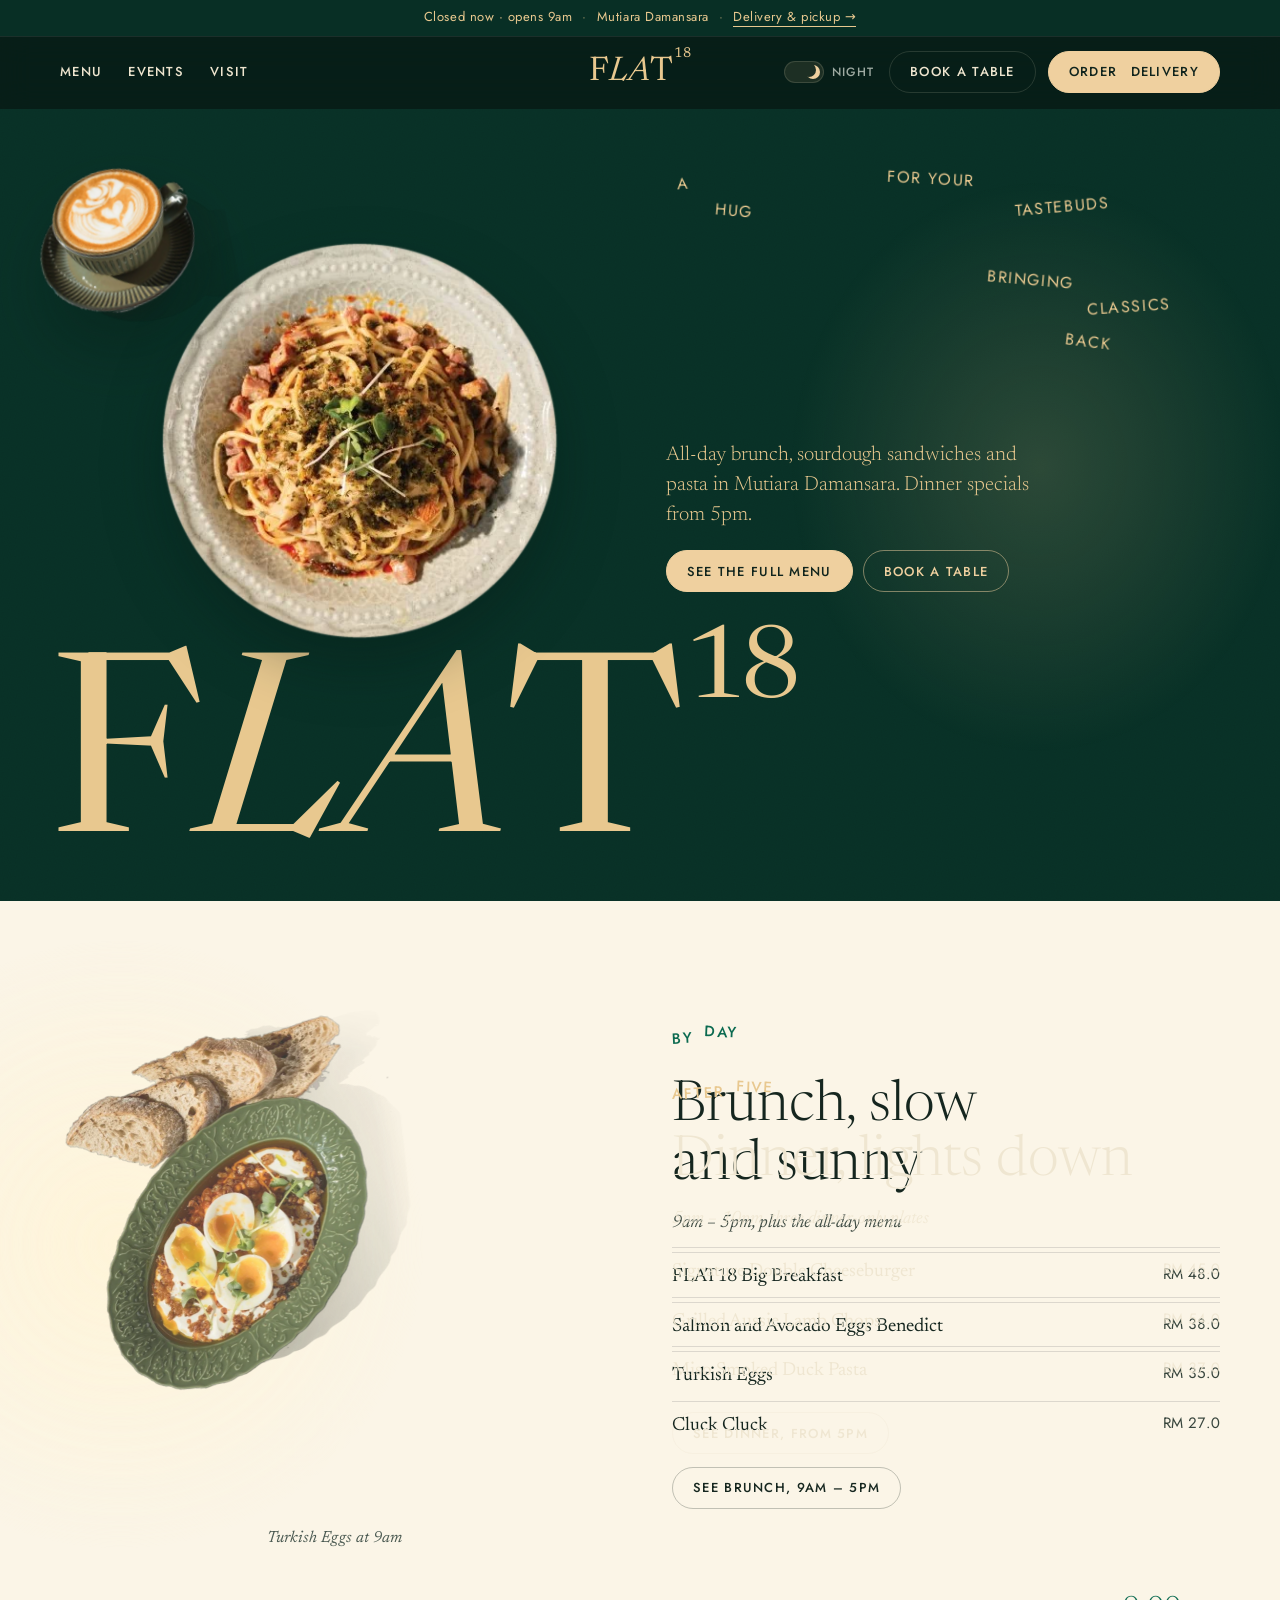
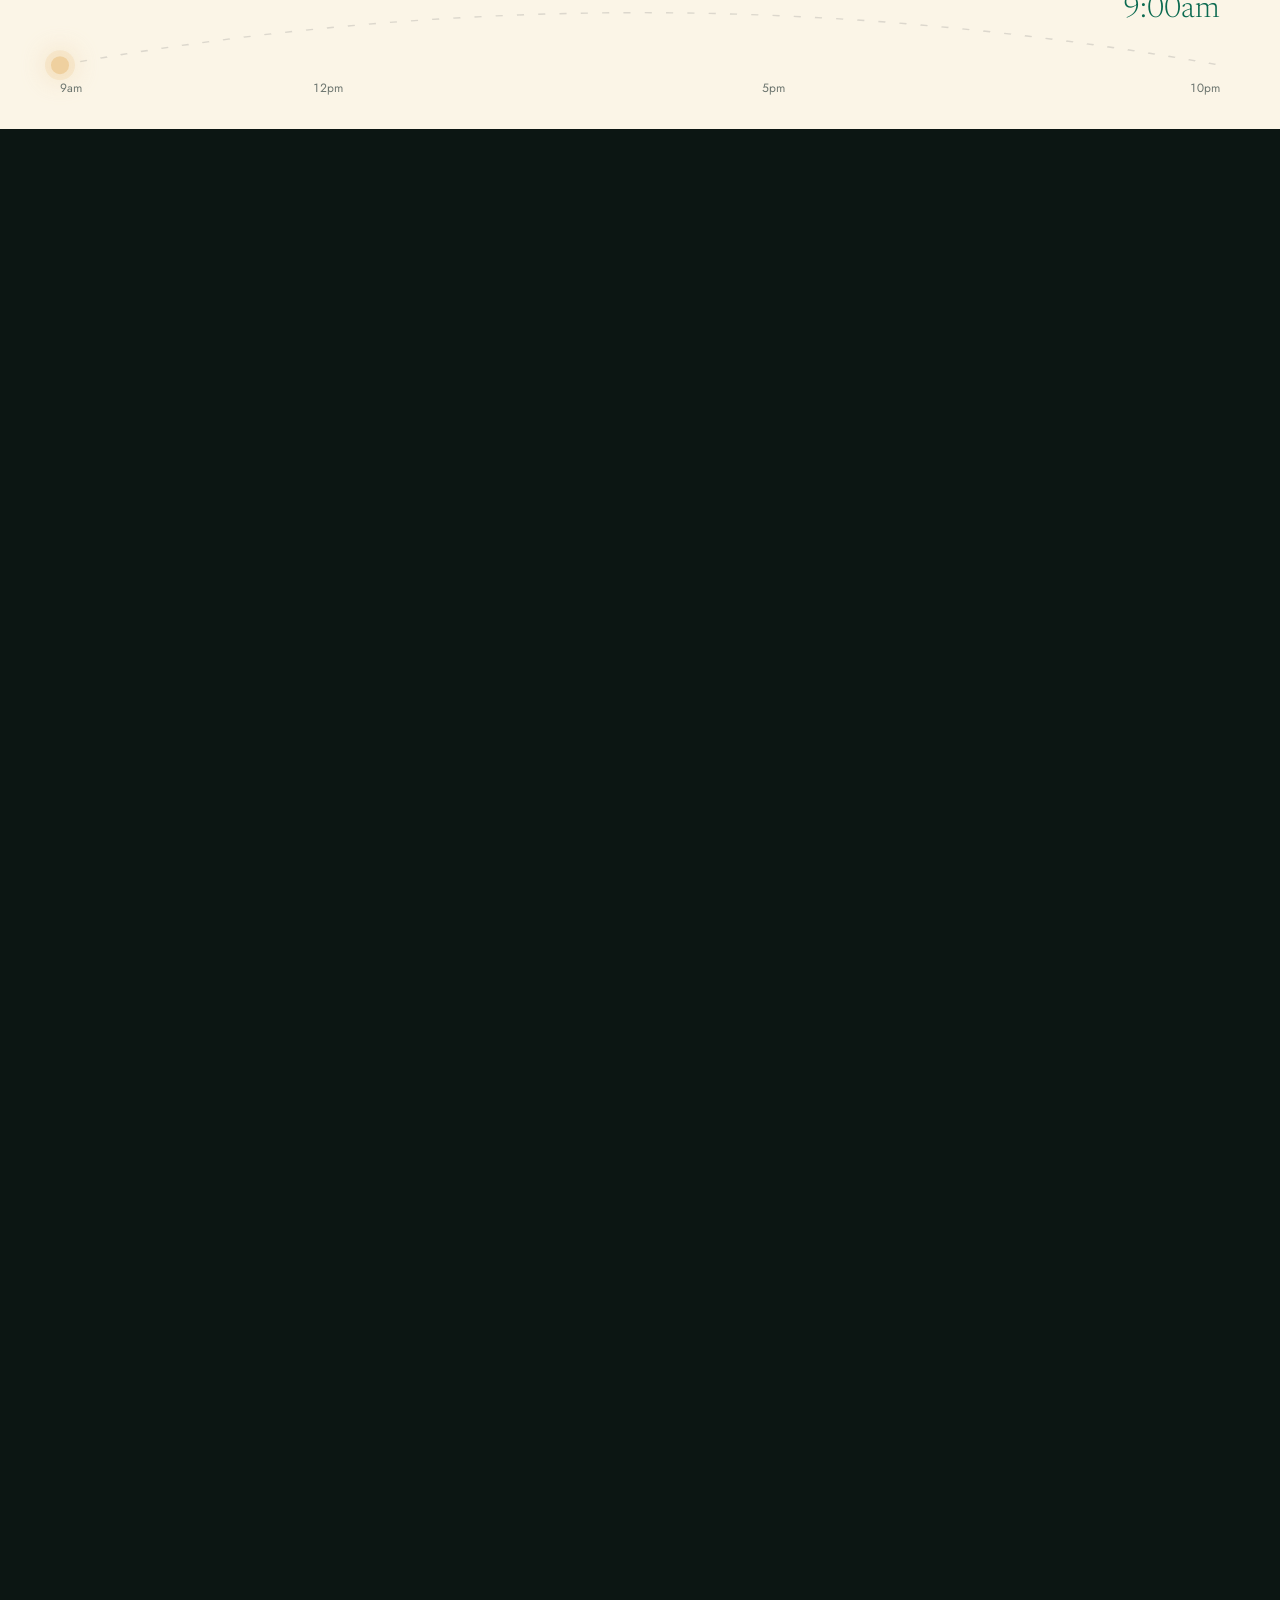
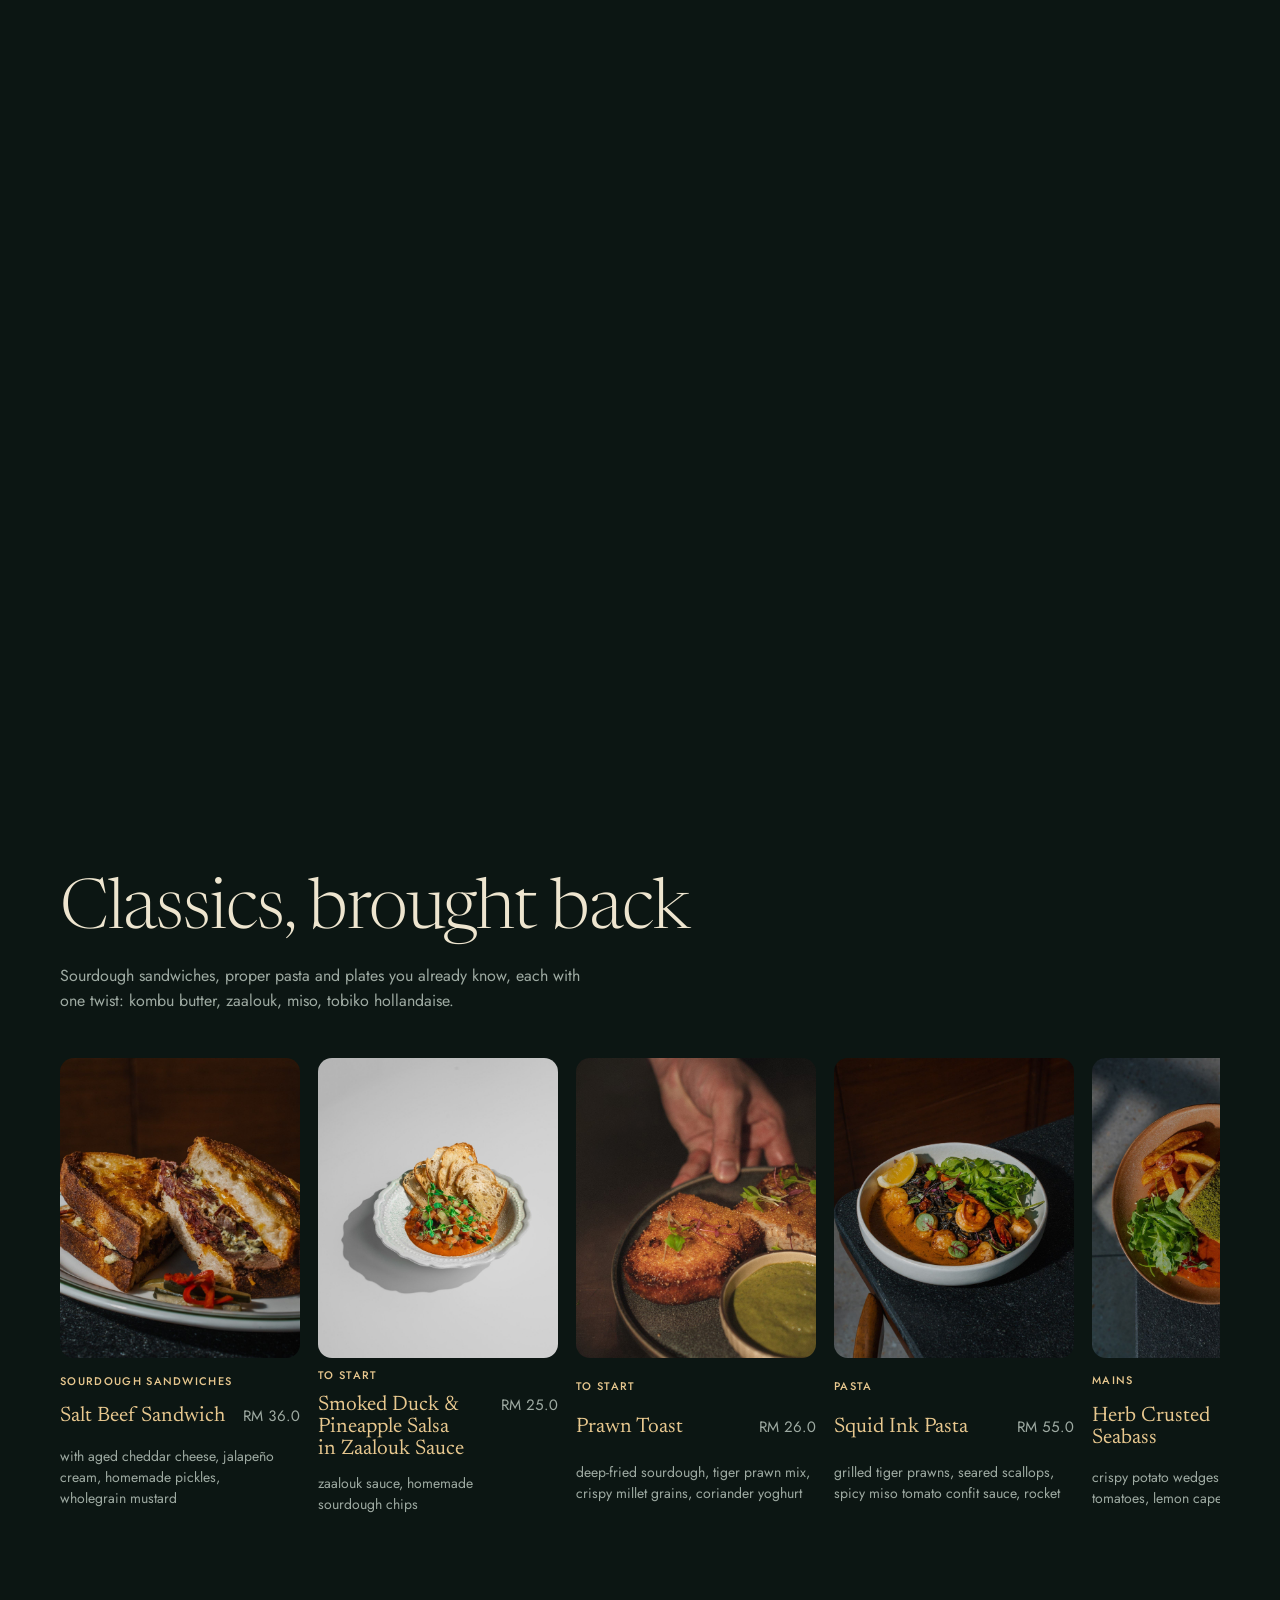
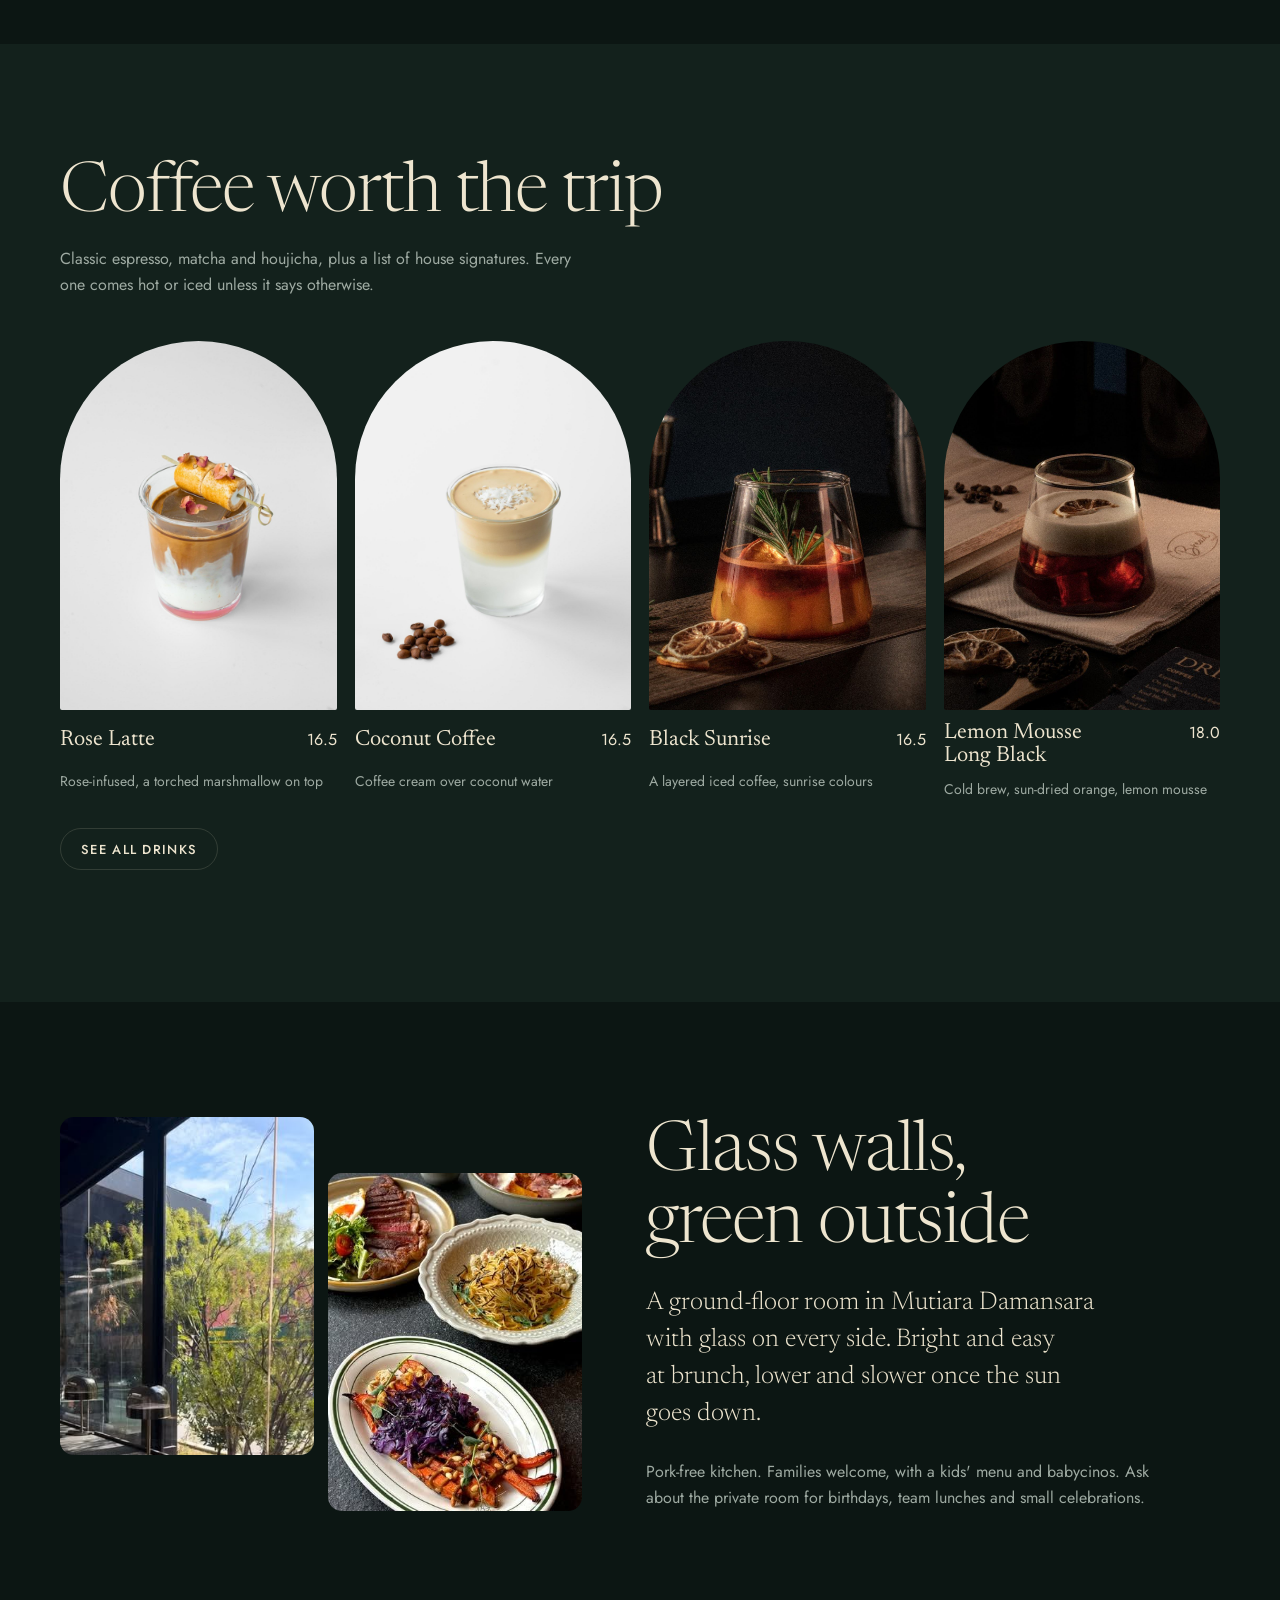
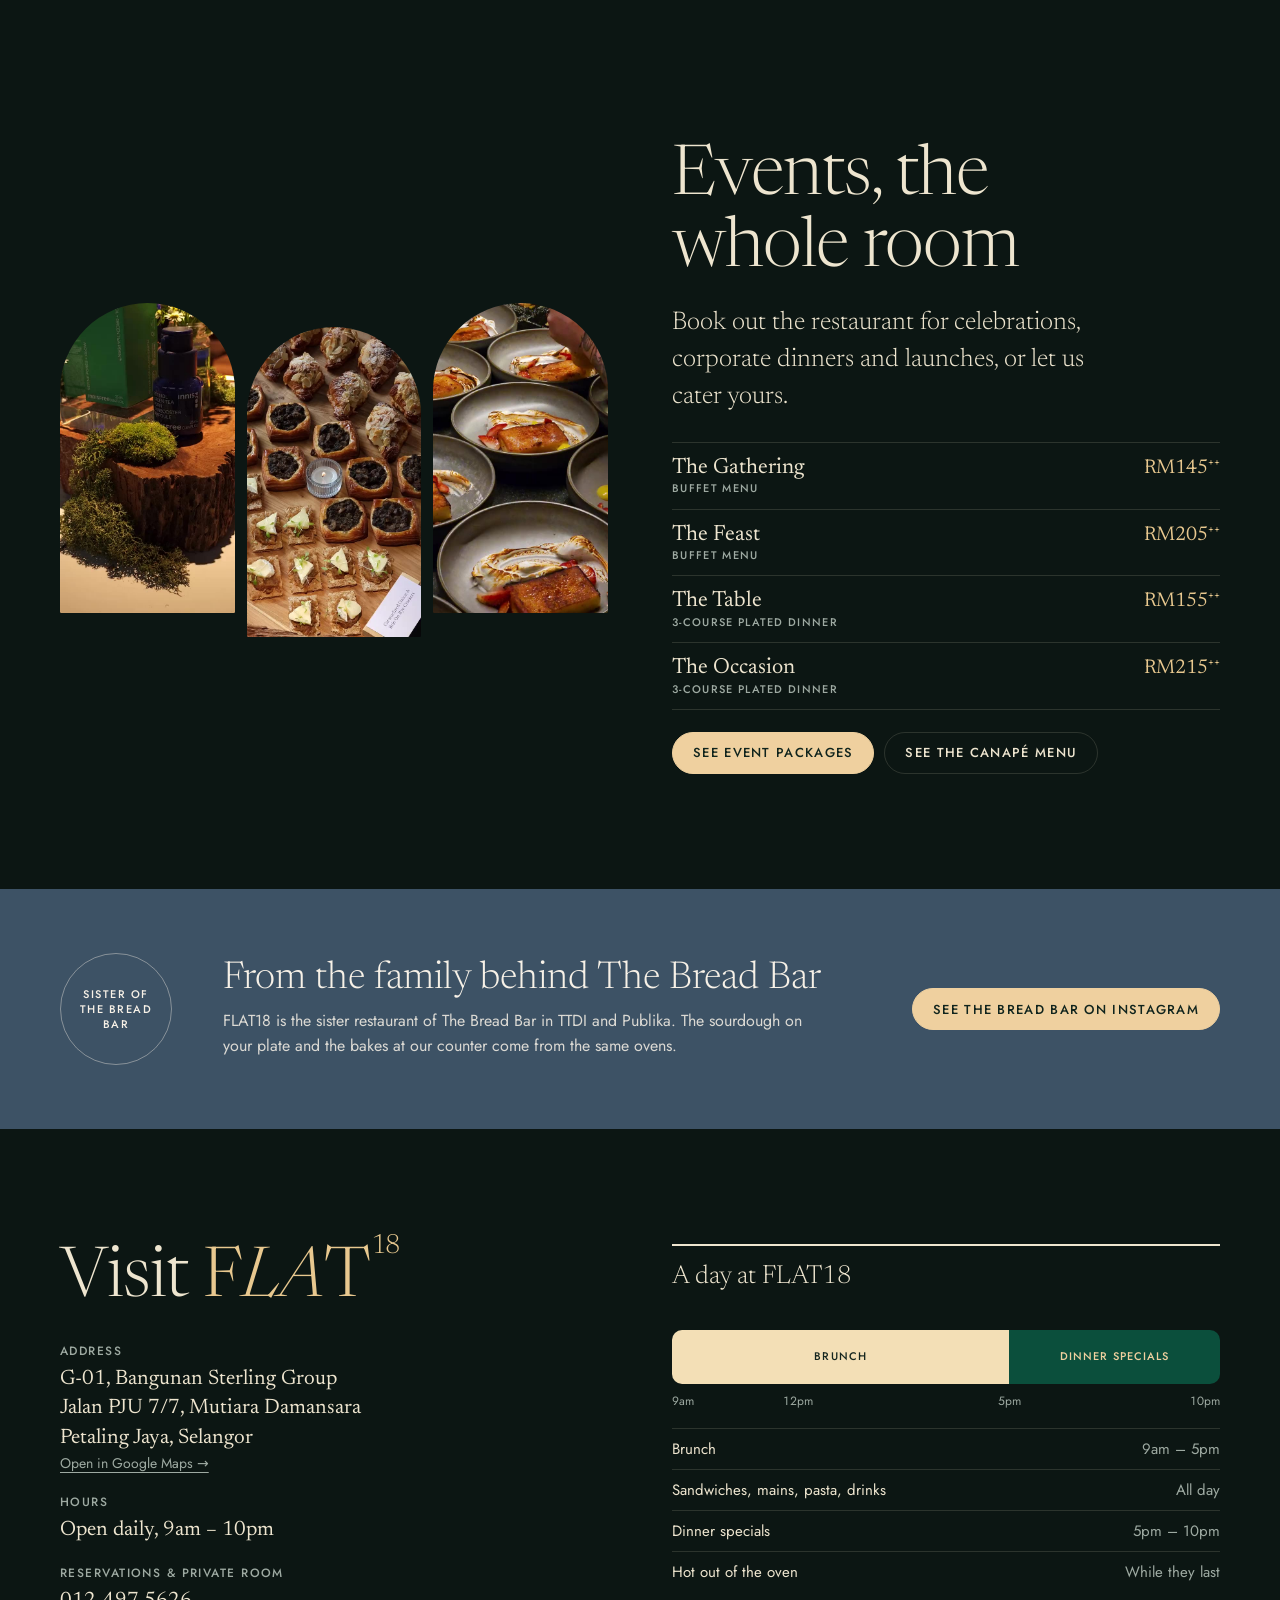
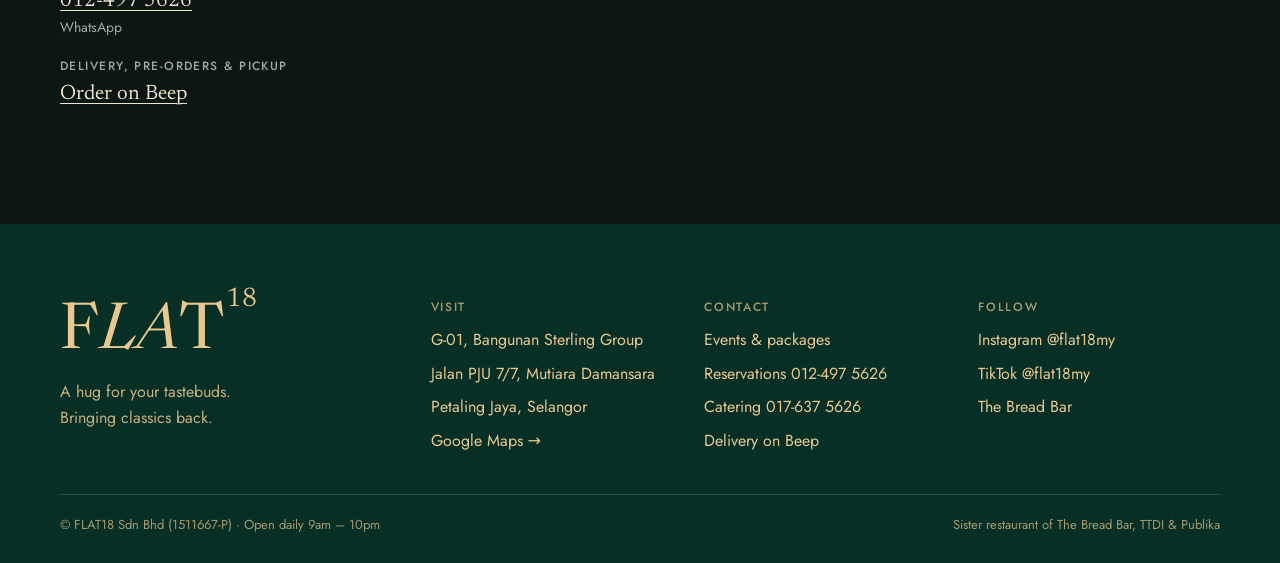
==== commit ac46cb7a: "Auto-sync: 10 file(s), 2026-10-25 15:30" ====
--- a/flat18/index.html
+++ b/flat18/index.html
@@ -11,7 +11,7 @@
 <link rel="preconnect" href="https://fonts.googleapis.com">
 <link rel="preconnect" href="https://fonts.gstatic.com" crossorigin>
 <link href="https://fonts.googleapis.com/css2?family=Jost:wght@400;500&family=Newsreader:ital,opsz,wght@0,6..72,300;0,6..72,400;0,6..72,500;1,6..72,300;1,6..72,400&display=swap" rel="stylesheet">
-<link rel="stylesheet" href="styles.css?v=9eb2d700ca">
+<link rel="stylesheet" href="styles.css?v=c490e008cd">
 </head>
 <body>
 
@@ -30,7 +30,6 @@
     <button class="burger" aria-label="Open menu" aria-expanded="false" data-drawer><span></span><span></span></button>
     <nav class="nav nav-l" aria-label="Primary">
       <a href="#menu" data-nav="menu">Menu</a>
-      <a href="#cakes" data-nav="cakes">Whole cakes</a>
       <a href="#events" data-nav="events">Events</a>
       <a href="#visit" data-nav="visit">Visit</a>
     </nav>
@@ -50,7 +49,6 @@
   <nav class="drawer-nav" aria-label="Mobile">
     <a href="#home">Home</a>
     <a href="#menu">Menu</a>
-    <a href="#cakes">Whole cakes</a>
     <a href="#events">Events &amp; catering</a>
     <a href="#visit">Visit us</a>
   </nav>
@@ -70,7 +68,18 @@
   <figure><img alt=""><video muted loop playsinline controls hidden></video><figcaption></figcaption></figure>
 </div>
 
-<script src="data.js?v=24159d2cf0"></script>
-<script src="app.js?v=e814de4c55"></script>
+<!-- delivery chooser: only used once links.grab is set in data.js -->
+<dialog class="order-dlg" id="order-dlg" aria-labelledby="order-ttl"><div class="order-in">
+  <button class="order-x" type="button" aria-label="Close" data-order-close>&times;</button>
+  <h2 id="order-ttl">Order delivery</h2>
+  <p>Pick the app you'd rather use. Both open in a new tab.</p>
+  <div class="order-opts">
+    <a class="order-opt order-main" id="order-grab" href="#" target="_blank" rel="noopener"><b>GrabFood</b><small>Delivery</small></a>
+    <a class="order-opt" id="order-beep" href="#" target="_blank" rel="noopener"><b>Beep</b><small>Delivery, pre-order, pickup</small></a>
+  </div>
+</div></dialog>
+
+<script src="data.js?v=504341e596"></script>
+<script src="app.js?v=0da7896fd4"></script>
 </body>
 </html>
--- a/flat18/styles.css
+++ b/flat18/styles.css
@@ -90,7 +90,7 @@
 .btn-ghost-light:hover { border-color: var(--butter); color: var(--butter); }
 :root[data-mode="night"] .btn:not(.btn-line):not(.btn-butter):not(.btn-ghost-light):not(.btn-green) { background: var(--butter); border-color: var(--butter); color: #10241d; }
 :root[data-mode="night"] .btn:not(.btn-line):not(.btn-butter):not(.btn-ghost-light):not(.btn-green):hover { background: transparent; color: var(--butter); }
-/* .btn-green: always-green buttons on the butter panels (cakes, canapés), whatever the mode */
+/* .btn-green: always-green buttons on the butter panels (canapés), whatever the mode */
 .btn-green { background: #0b6a50; border-color: #0b6a50; color: #fbf3e2; }
 .btn-green:hover { background: transparent; color: #0b6a50; border-color: #0b6a50; }
 
@@ -329,19 +329,6 @@
 .room-pics img { width: 100%; aspect-ratio: 3 / 4; object-fit: cover; }
 @media (max-width: 820px) { .room { grid-template-columns: 1fr; } }
 
-/* cakes */
-.cakes { background: var(--butter); color: #15261f; }
-.cakes .sec-head p { color: #3f4a42; }
-.cakes .eyebrow { color: #0b6a50; }
-.cake-grid { display: grid; grid-template-columns: repeat(3, minmax(0, 1fr)); gap: 22px; }
-.cake { display: grid; gap: 14px; }
-.cake .dish-img { aspect-ratio: 1; border-radius: 50%; background: #e4c48f; }
-.cake h3 { font-size: 24px; text-align: center; color: #0b4f3c; }
-.cake-note { margin-top: 36px; display: flex; gap: 14px 24px; align-items: center; flex-wrap: wrap; }
-.cake-note p { margin: 0; color: #3f4a42; }
-.cakes .btn { background: #0b6a50; border-color: #0b6a50; color: #fbf3e2; }
-.cakes .btn:hover { background: transparent; color: #0b6a50; }
-@media (max-width: 720px) { .cake-grid { grid-template-columns: 1fr; max-width: 360px; margin: 0 auto; } }
 
 /* private room & catering */
 
@@ -585,20 +572,40 @@
 .g-play::after { content: ""; position: absolute; left: 10px; top: 8px; border-left: 8px solid #fbf3e2; border-top: 5px solid transparent; border-bottom: 5px solid transparent; }
 @media (hover: none) { .g figcaption { opacity: 1; translate: 0 0; } }
 
-.enq { display: grid; grid-template-columns: minmax(0, 1fr) minmax(0, 1fr); gap: clamp(28px, 5vw, 72px); align-items: start; }
-.enq-lines { margin: 24px 0 0; display: grid; gap: 14px; }
-.enq-lines dt { font: 500 11px/1.4 var(--sans); letter-spacing: .12em; text-transform: uppercase; color: var(--muted); }
-.enq-lines dd { margin: 2px 0 0; font: 400 24px/1.2 var(--serif); color: var(--accent); user-select: all; font-variant-numeric: tabular-nums; }
-.enq-form { display: grid; gap: 8px; border-top: 2px solid var(--ink); padding-top: 10px; }
-.enq-form label { font: 500 12px/1.3 var(--sans); letter-spacing: .1em; text-transform: uppercase; color: var(--muted); margin-top: 8px; }
-.enq-form input, .enq-form select, .enq-form textarea { width: 100%; font: 400 16px/1.4 var(--sans); color: var(--ink); background: var(--bg); border: 1px solid var(--line); border-radius: 10px; padding: 11px 12px; }
-.enq-form input:focus, .enq-form select:focus, .enq-form textarea:focus { outline: 2px solid var(--accent); outline-offset: 1px; }
-.enq-row { display: grid; grid-template-columns: 1fr 1fr; gap: 12px; }
-.enq-row > div { display: grid; gap: 8px; min-width: 0; }
-.enq-to { margin: 10px 0 0; font-size: 14px; color: var(--muted); }
-.enq-form .btn { justify-self: start; margin-top: 4px; }
-.enq-safe { margin: 4px 0 0; font-size: 13px; color: var(--muted); }
-@media (max-width: 820px) { .enq { grid-template-columns: 1fr; } }
+/* events close: WhatsApp both lines (the enquiry form was removed 25 Oct 2026) */
+.bk-cta { margin: 28px 0 0; }
+/* the "Ask about <package> on WhatsApp" labels are long: let them wrap on phones instead of widening the card */
+.pkg > .btn, #ev-canapes > .btn, .bk-cta .btn, .evhero .btn { white-space: normal; text-align: center; max-width: 100%; line-height: 1.25; }
+.plan { display: grid; grid-template-columns: minmax(0, 1fr) minmax(0, 1fr); gap: clamp(28px, 5vw, 72px); align-items: start; border-top: 2px solid var(--ink); padding-top: 28px; }
+.plan h2 { font-size: clamp(40px, 5vw, 64px); font-weight: 300; }
+.plan p { color: var(--muted); max-width: 46ch; margin: 14px 0 0; }
+.plan-lines { margin: 0; display: grid; gap: 26px; }
+.plan-lines > div { display: grid; gap: 6px; justify-items: start; }
+.plan-lines dt { font: 500 11px/1.4 var(--sans); letter-spacing: .12em; text-transform: uppercase; color: var(--muted); }
+.plan-lines dd { margin: 0 0 6px; font: 400 clamp(26px, 3vw, 34px)/1.2 var(--serif); color: var(--accent); user-select: all; font-variant-numeric: tabular-nums; }
+@media (max-width: 820px) { .plan { grid-template-columns: 1fr; } }
+
+/* delivery chooser (native dialog, only once links.grab is set) */
+.order-dlg { padding: 0; border: 0; border-radius: 18px; background: var(--surface, #fffaef); color: var(--ink); width: min(420px, calc(100vw - 32px)); max-height: calc(100dvh - 32px); }
+.order-dlg::backdrop { background: rgba(6, 18, 14, .7); }
+.order-in { position: relative; padding: 30px 24px 24px; display: grid; gap: 10px; }
+.order-in h2 { font-size: 34px; font-weight: 300; padding-right: 40px; }
+.order-in p { margin: 0 0 6px; color: var(--muted); font-size: 15px; }
+.order-x { position: absolute; top: 10px; right: 10px; width: 44px; height: 44px; font-size: 28px; line-height: 1; color: var(--ink); border-radius: 50%; }
+.order-x:hover { color: var(--accent); }
+.order-opts { display: grid; gap: 10px; }
+.order-opt { display: grid; gap: 2px; padding: 15px 22px; border-radius: 999px; border: 1px solid var(--line); text-decoration: none; color: var(--ink); transition: border-color .2s var(--ease), background-color .2s var(--ease); }
+.order-opt b { font: 500 14px/1.2 var(--sans); letter-spacing: .1em; text-transform: uppercase; }
+.order-opt small { font-size: 13px; color: var(--muted); }
+.order-opt:hover { border-color: var(--accent); }
+.order-main { background: var(--brand); border-color: var(--brand); color: #fbf3e2; }
+.order-main small { color: rgba(251, 243, 226, .8); }
+.order-main:hover { background: #095a44; border-color: #095a44; }
+:root[data-mode="night"] .order-main { background: var(--butter); border-color: var(--butter); color: #10241d; }
+:root[data-mode="night"] .order-main small { color: #3f4a42; }
+:root[data-mode="night"] .order-main:hover { background: #e4c48f; }
+.order-opt:focus-visible, .order-x:focus-visible { outline: 3px solid var(--accent); outline-offset: 3px; }
+
 
 .lightbox video { max-height: 78vh; width: auto; max-width: 100%; margin: 0 auto; border-radius: 12px; background: #000; }
 
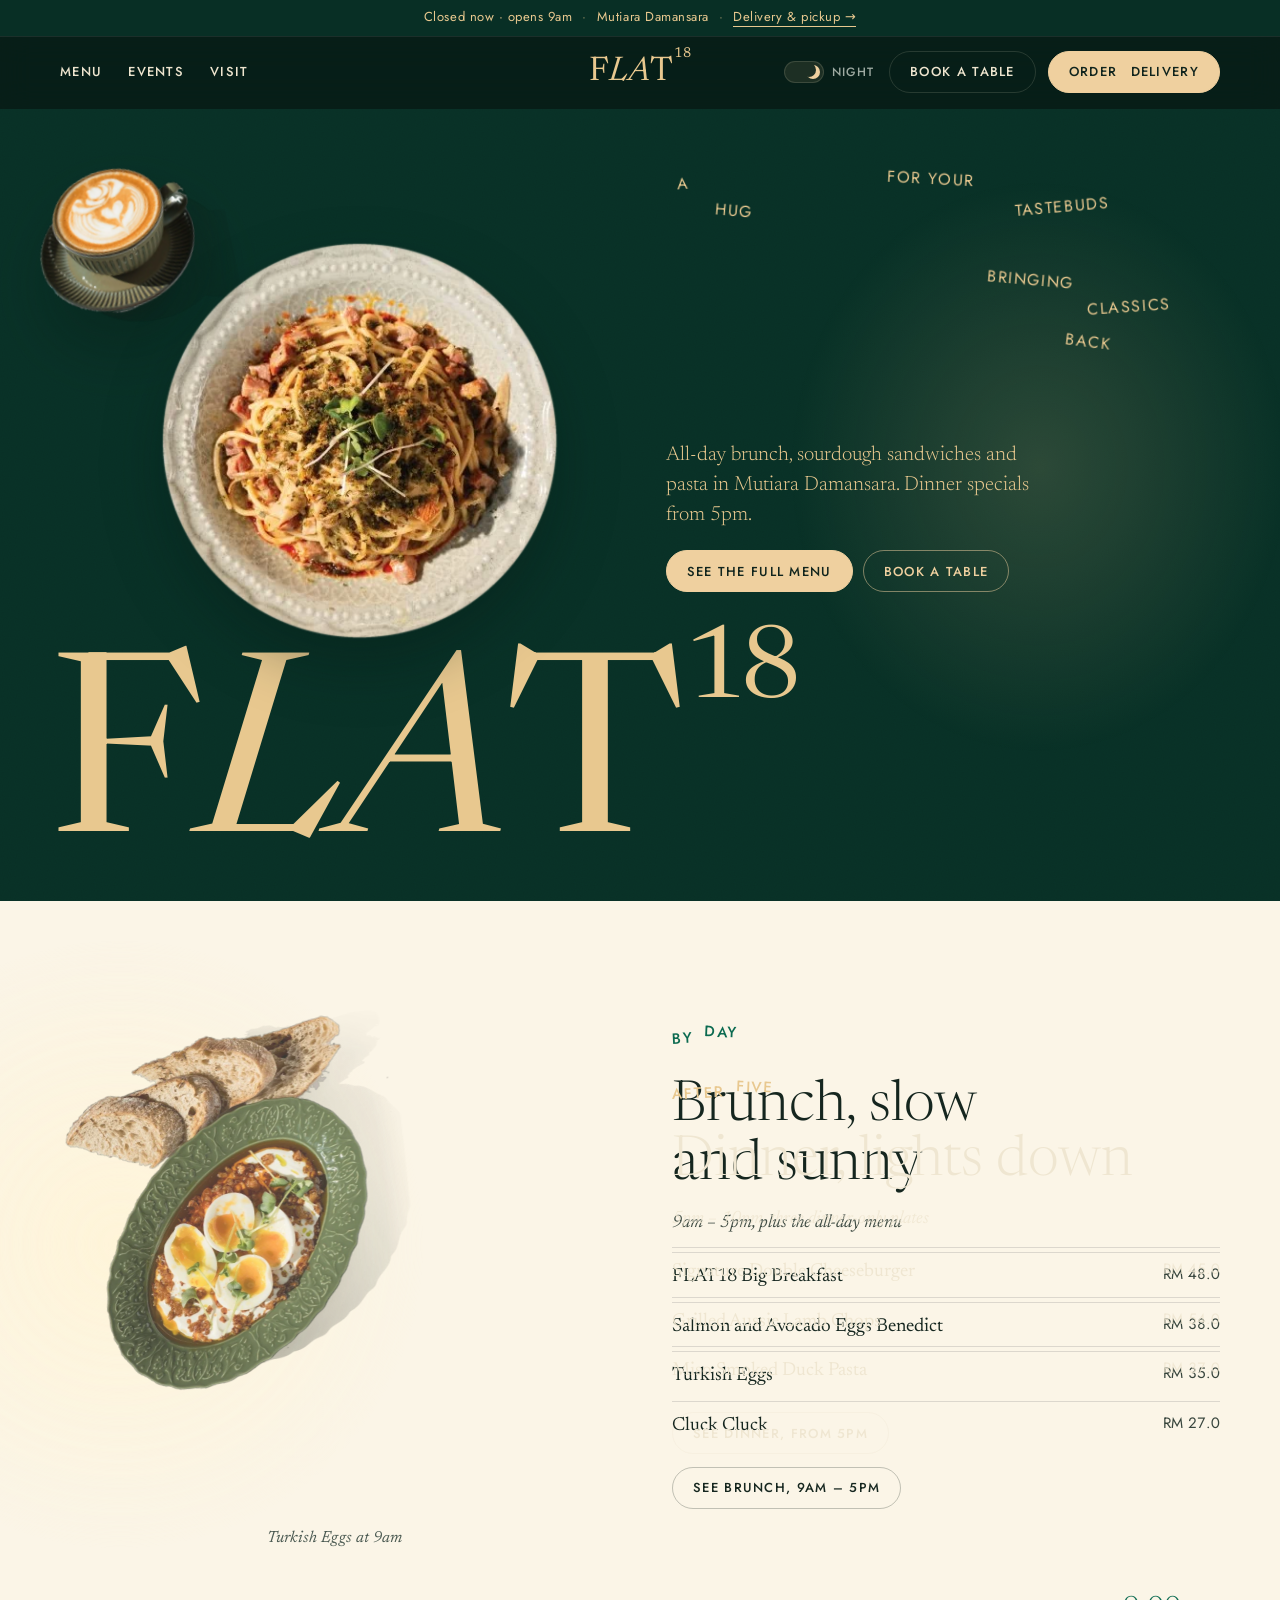
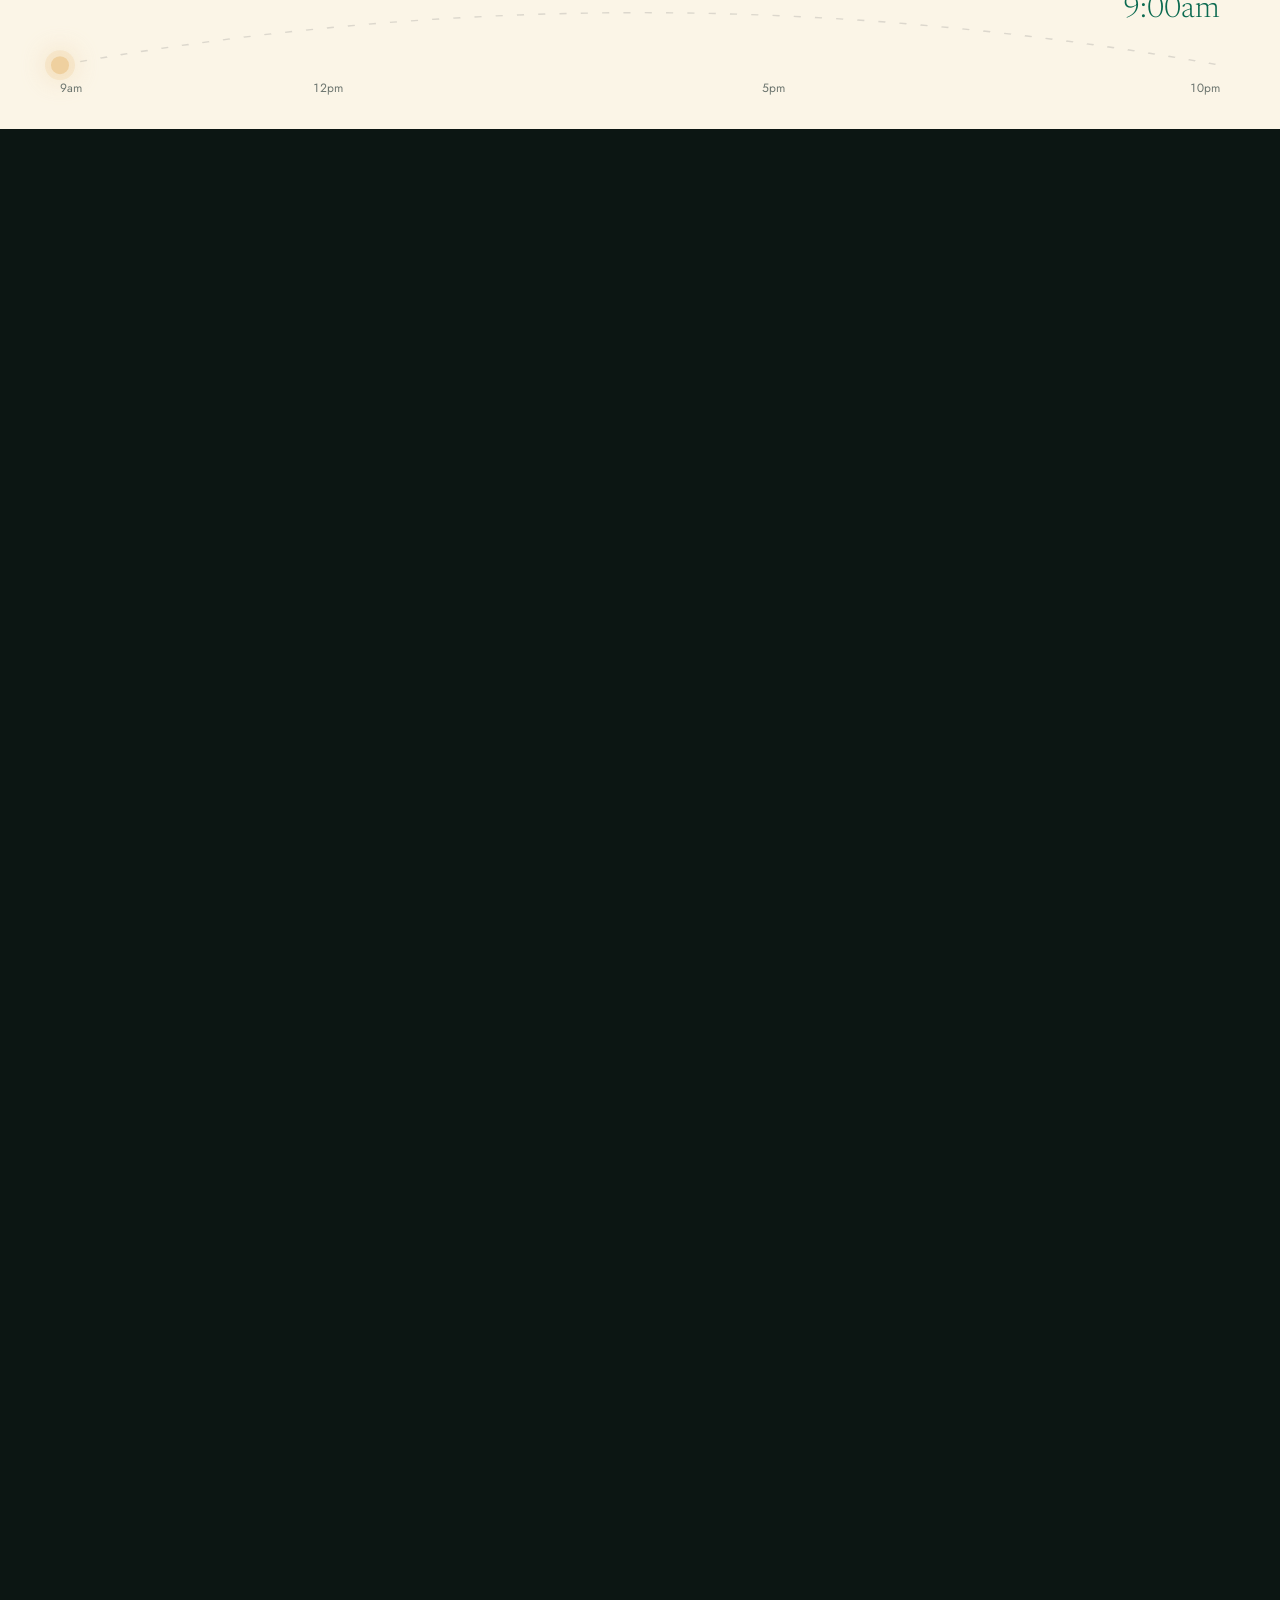
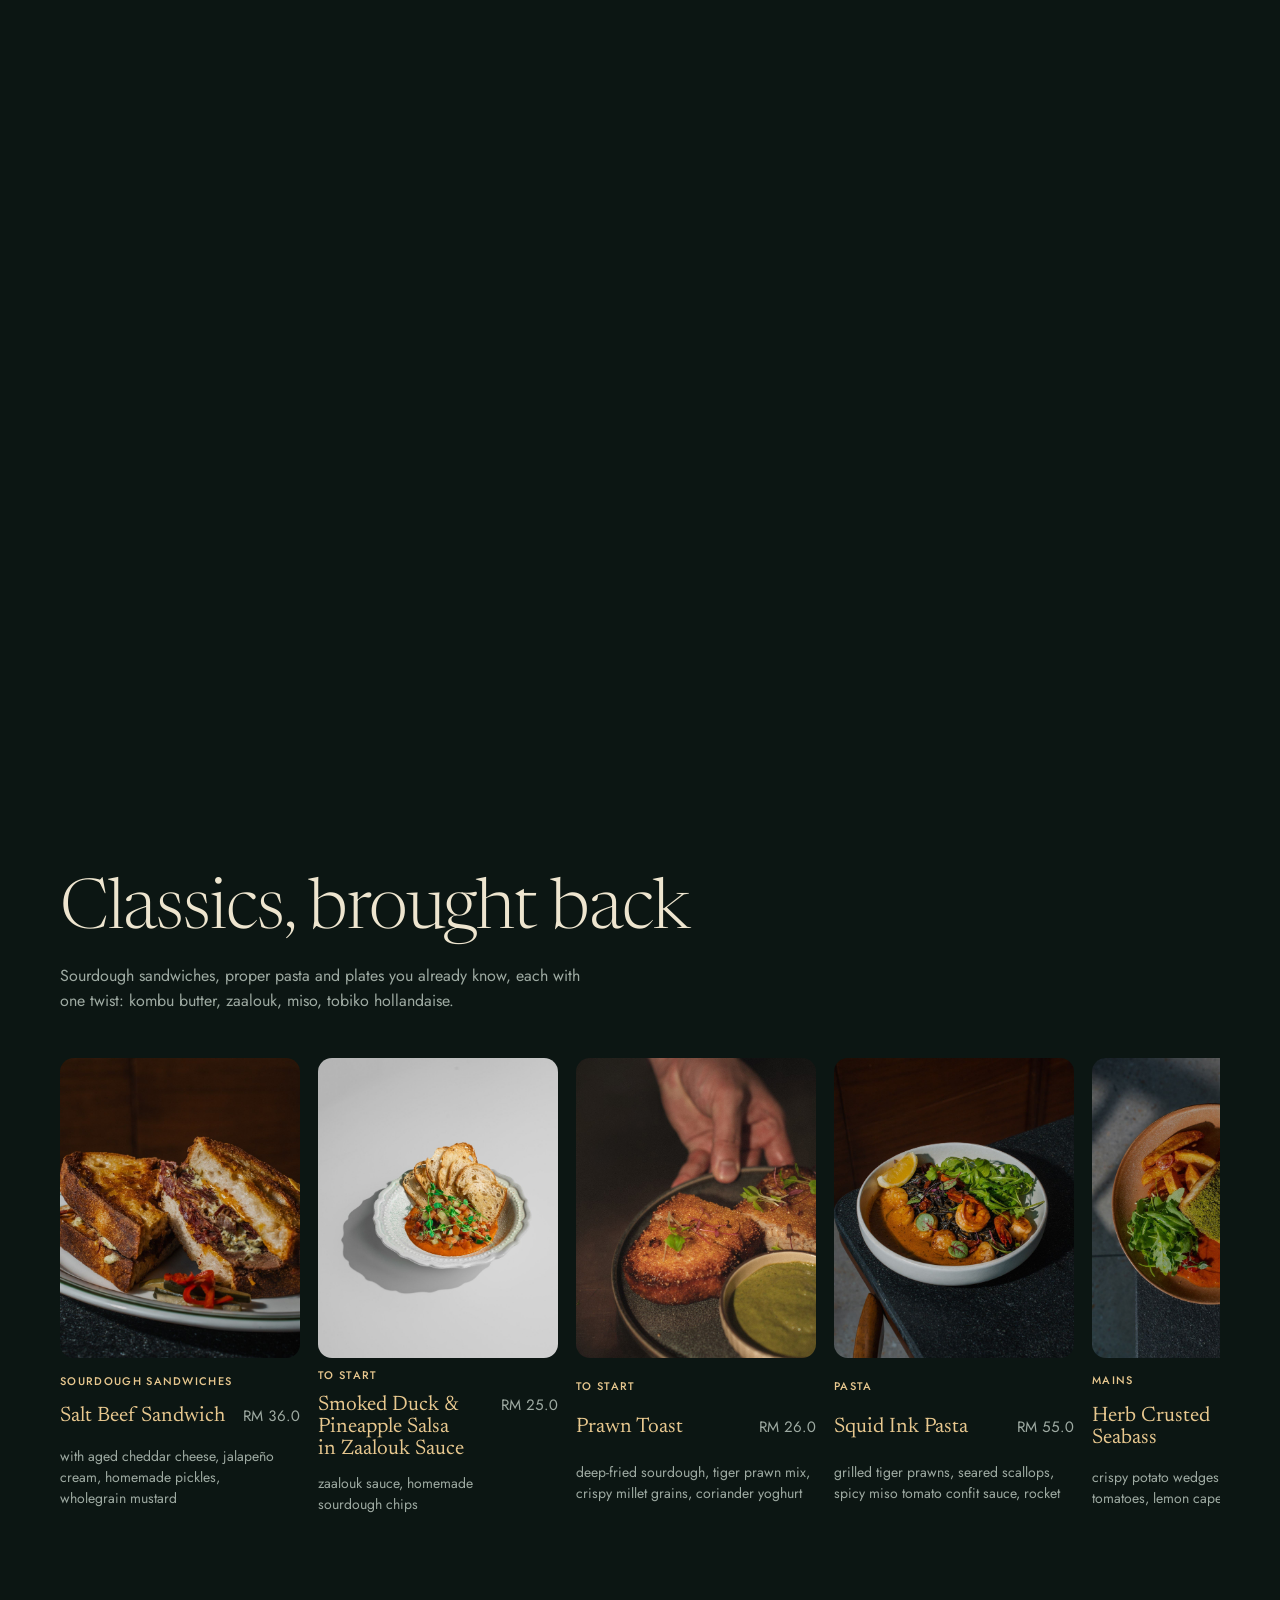
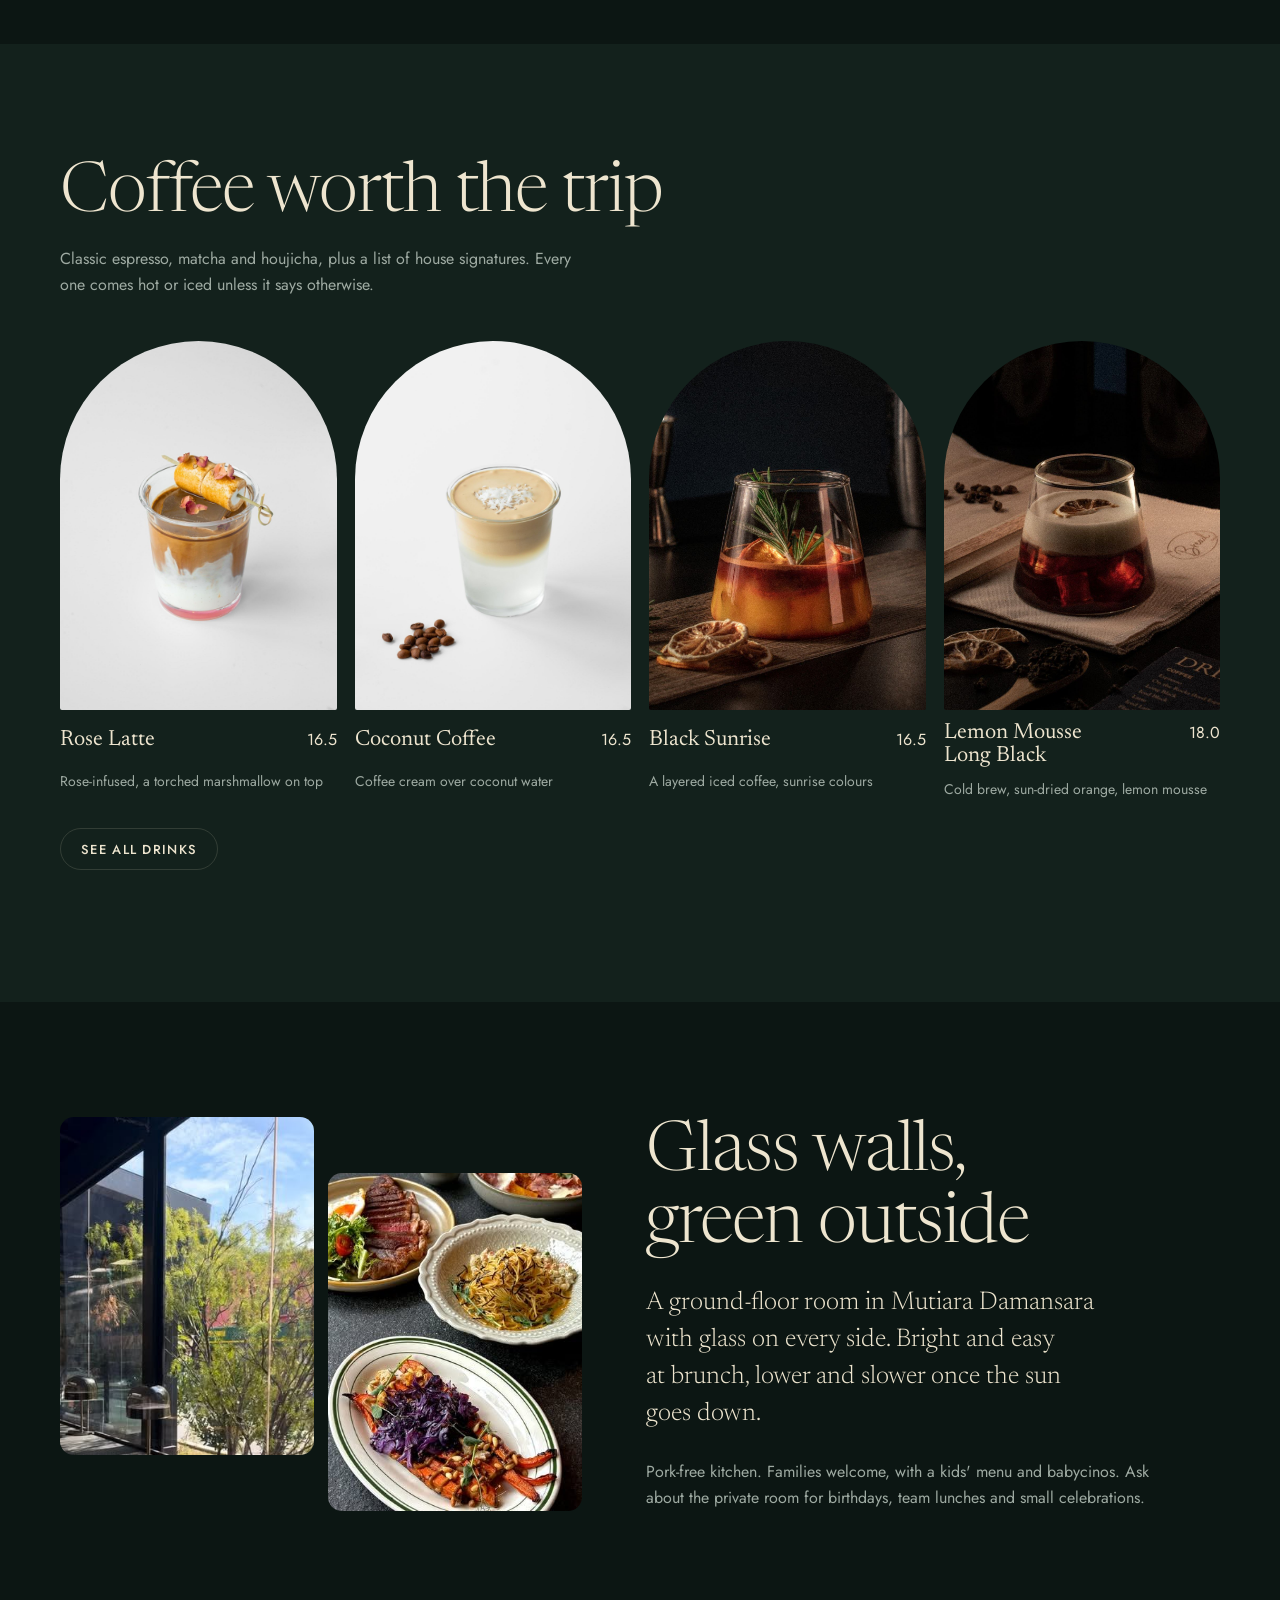
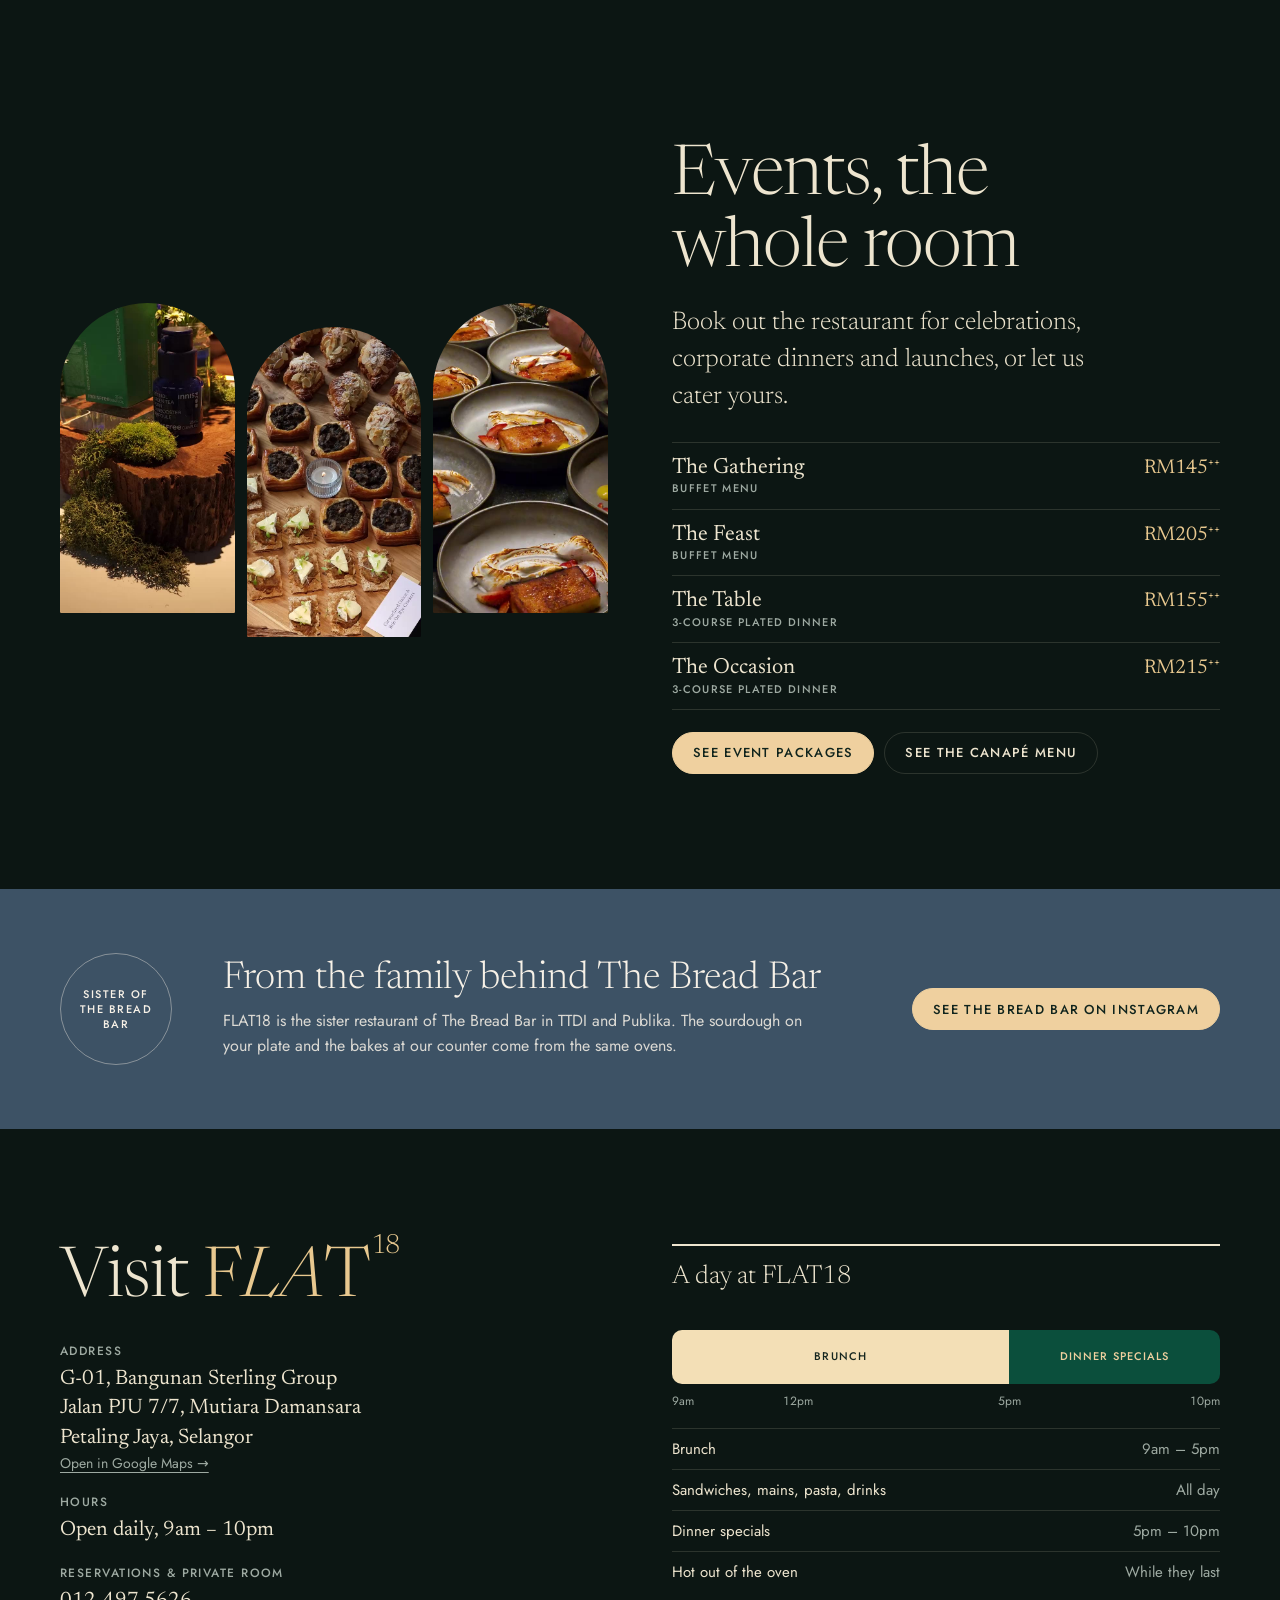
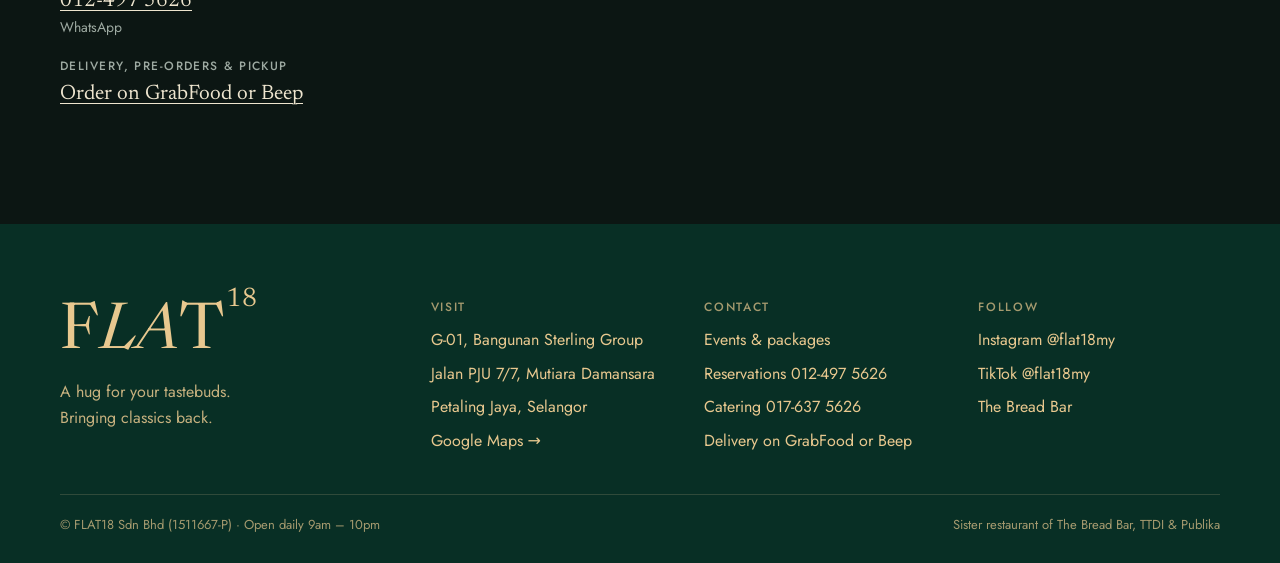
==== commit ad4c6287: "Publish: FLAT18 Grab + event WhatsApp prompts, TBB shop tone" ====
--- a/flat18/index.html
+++ b/flat18/index.html
@@ -79,7 +79,7 @@
   </div>
 </div></dialog>
 
-<script src="data.js?v=504341e596"></script>
+<script src="data.js?v=f99a35fef7"></script>
 <script src="app.js?v=0da7896fd4"></script>
 </body>
 </html>
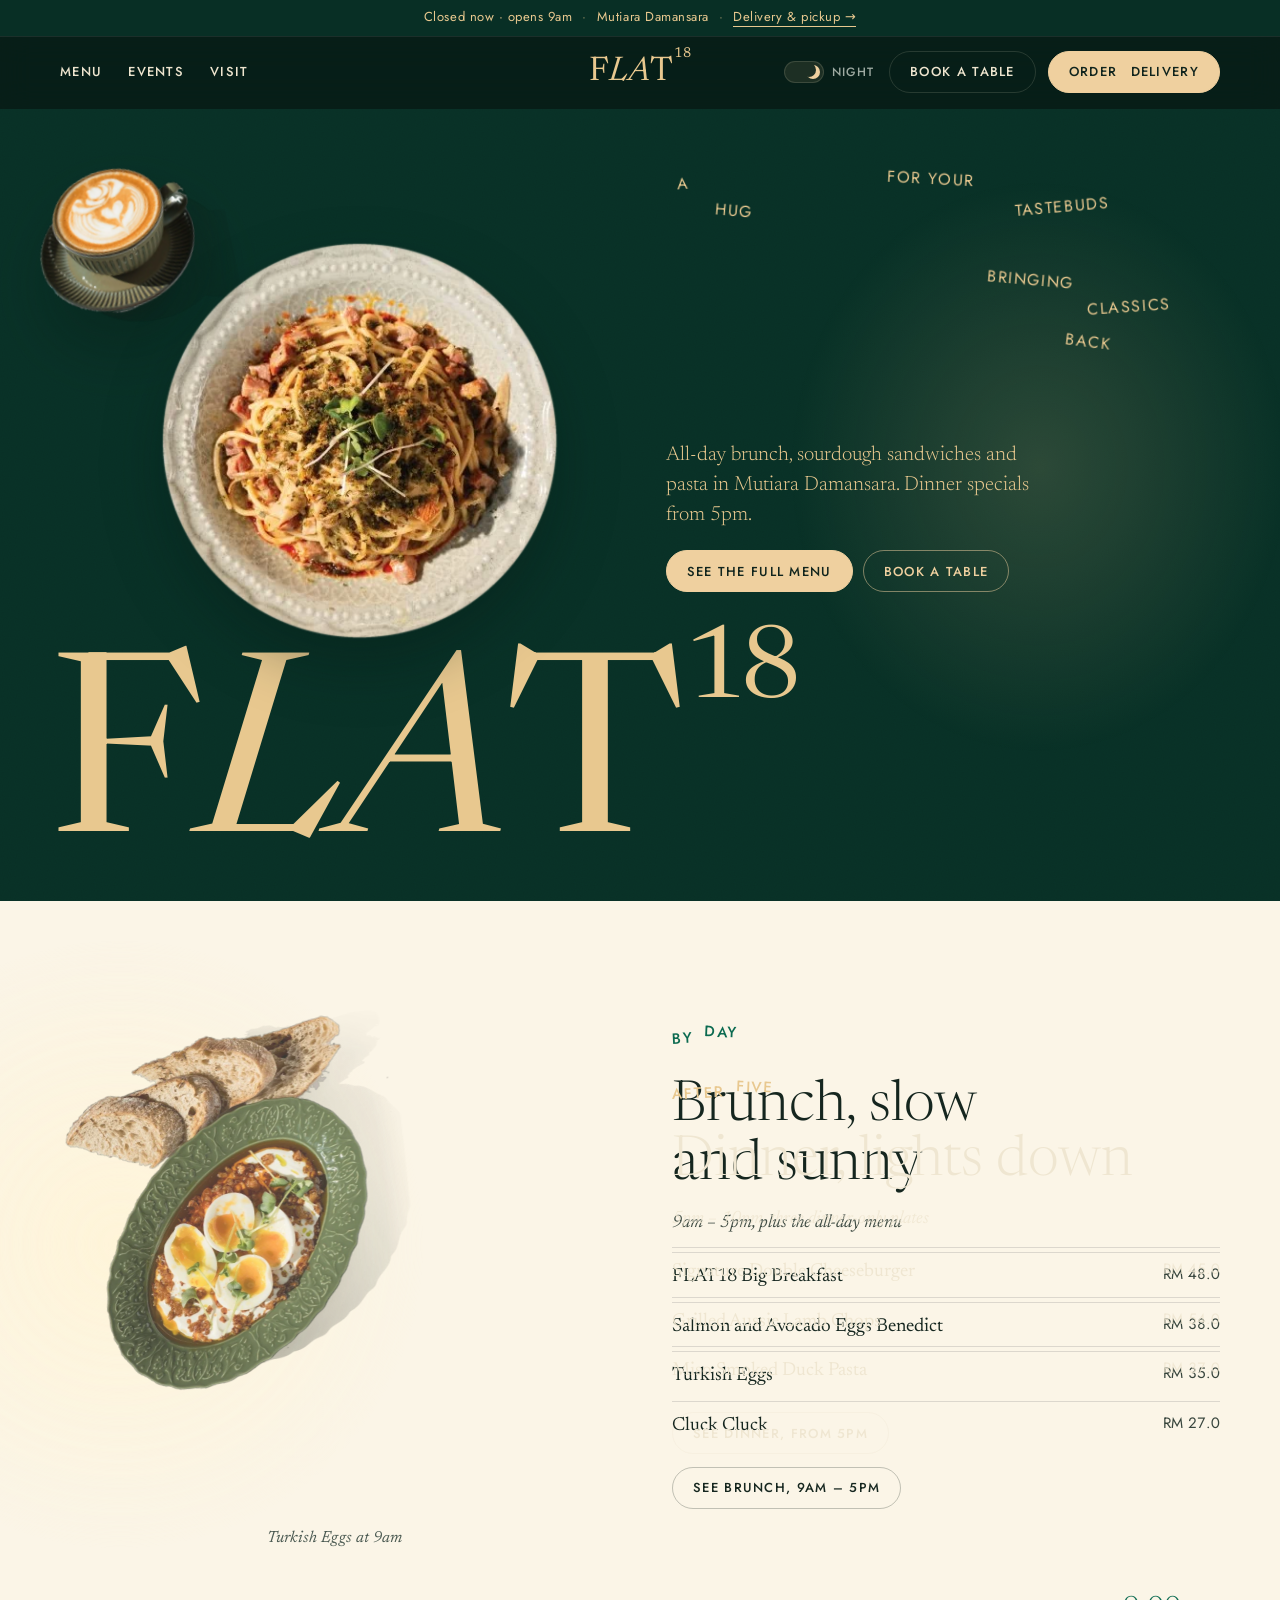
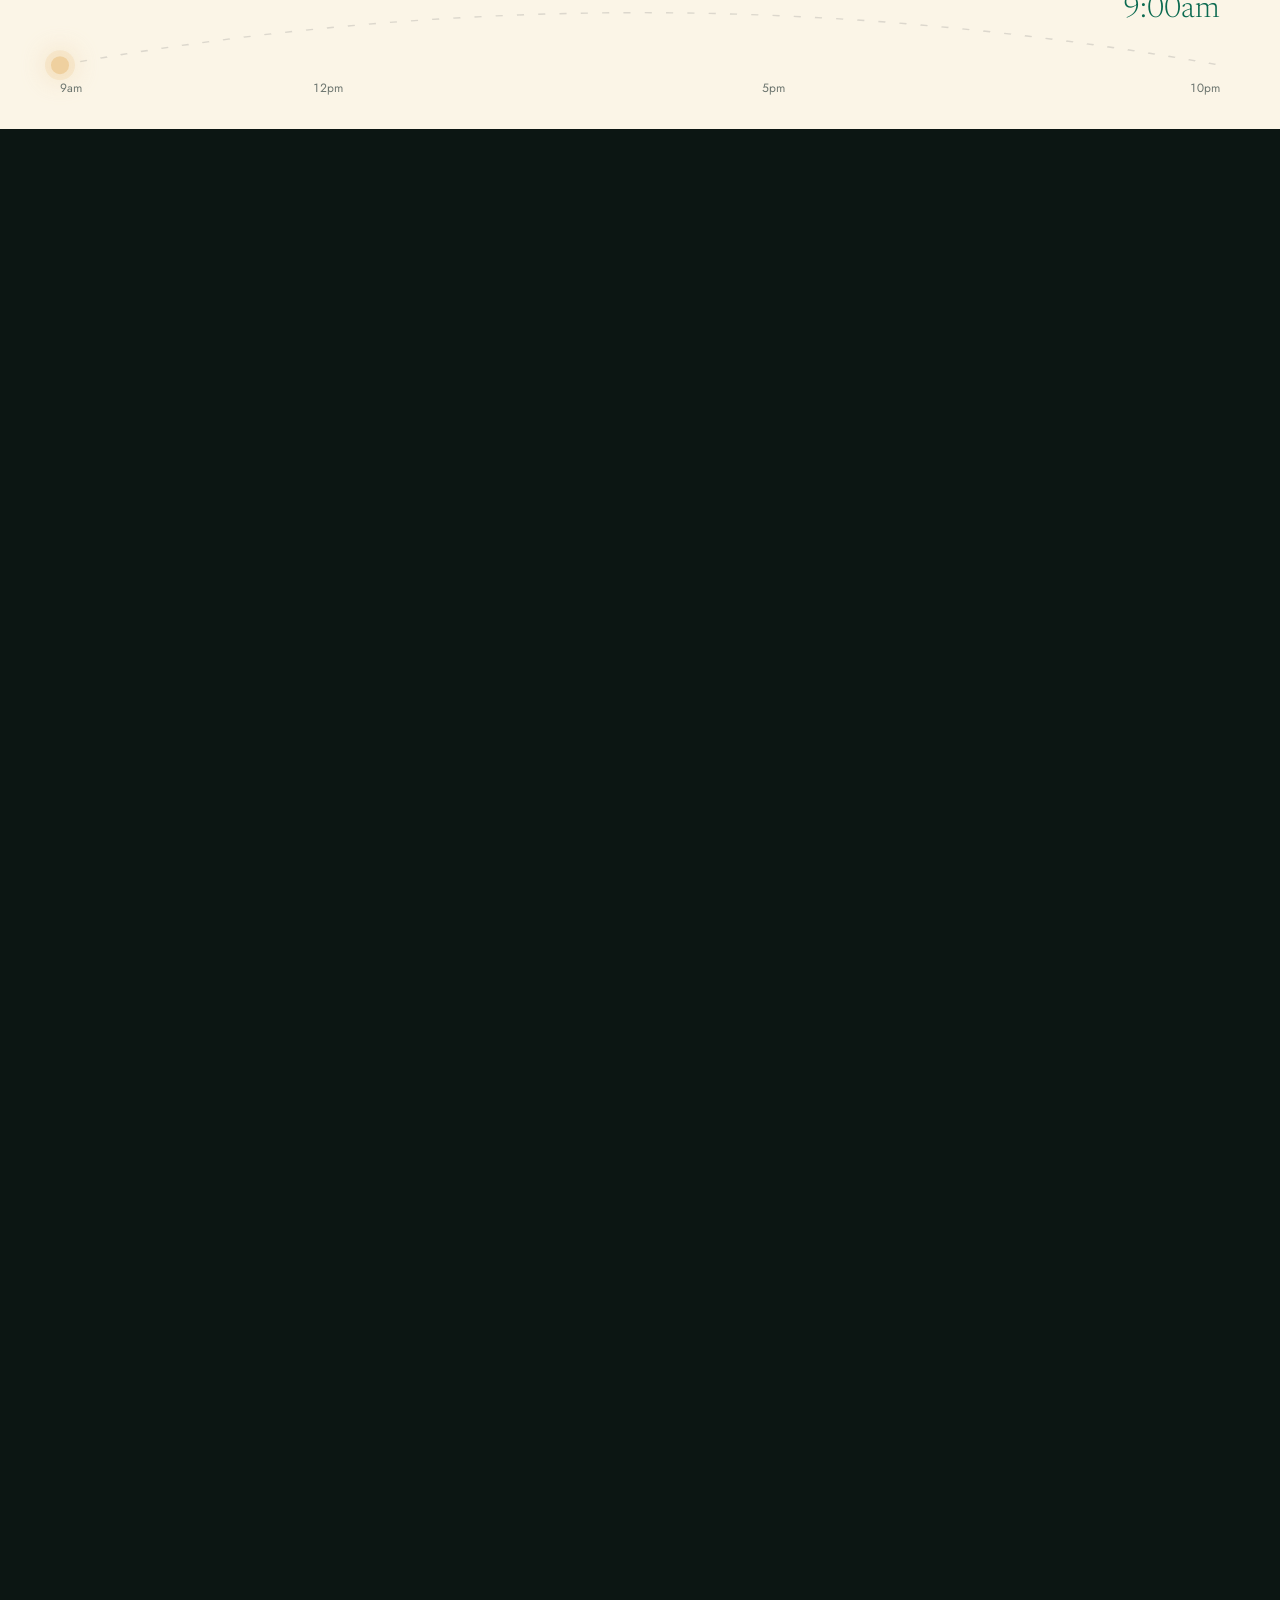
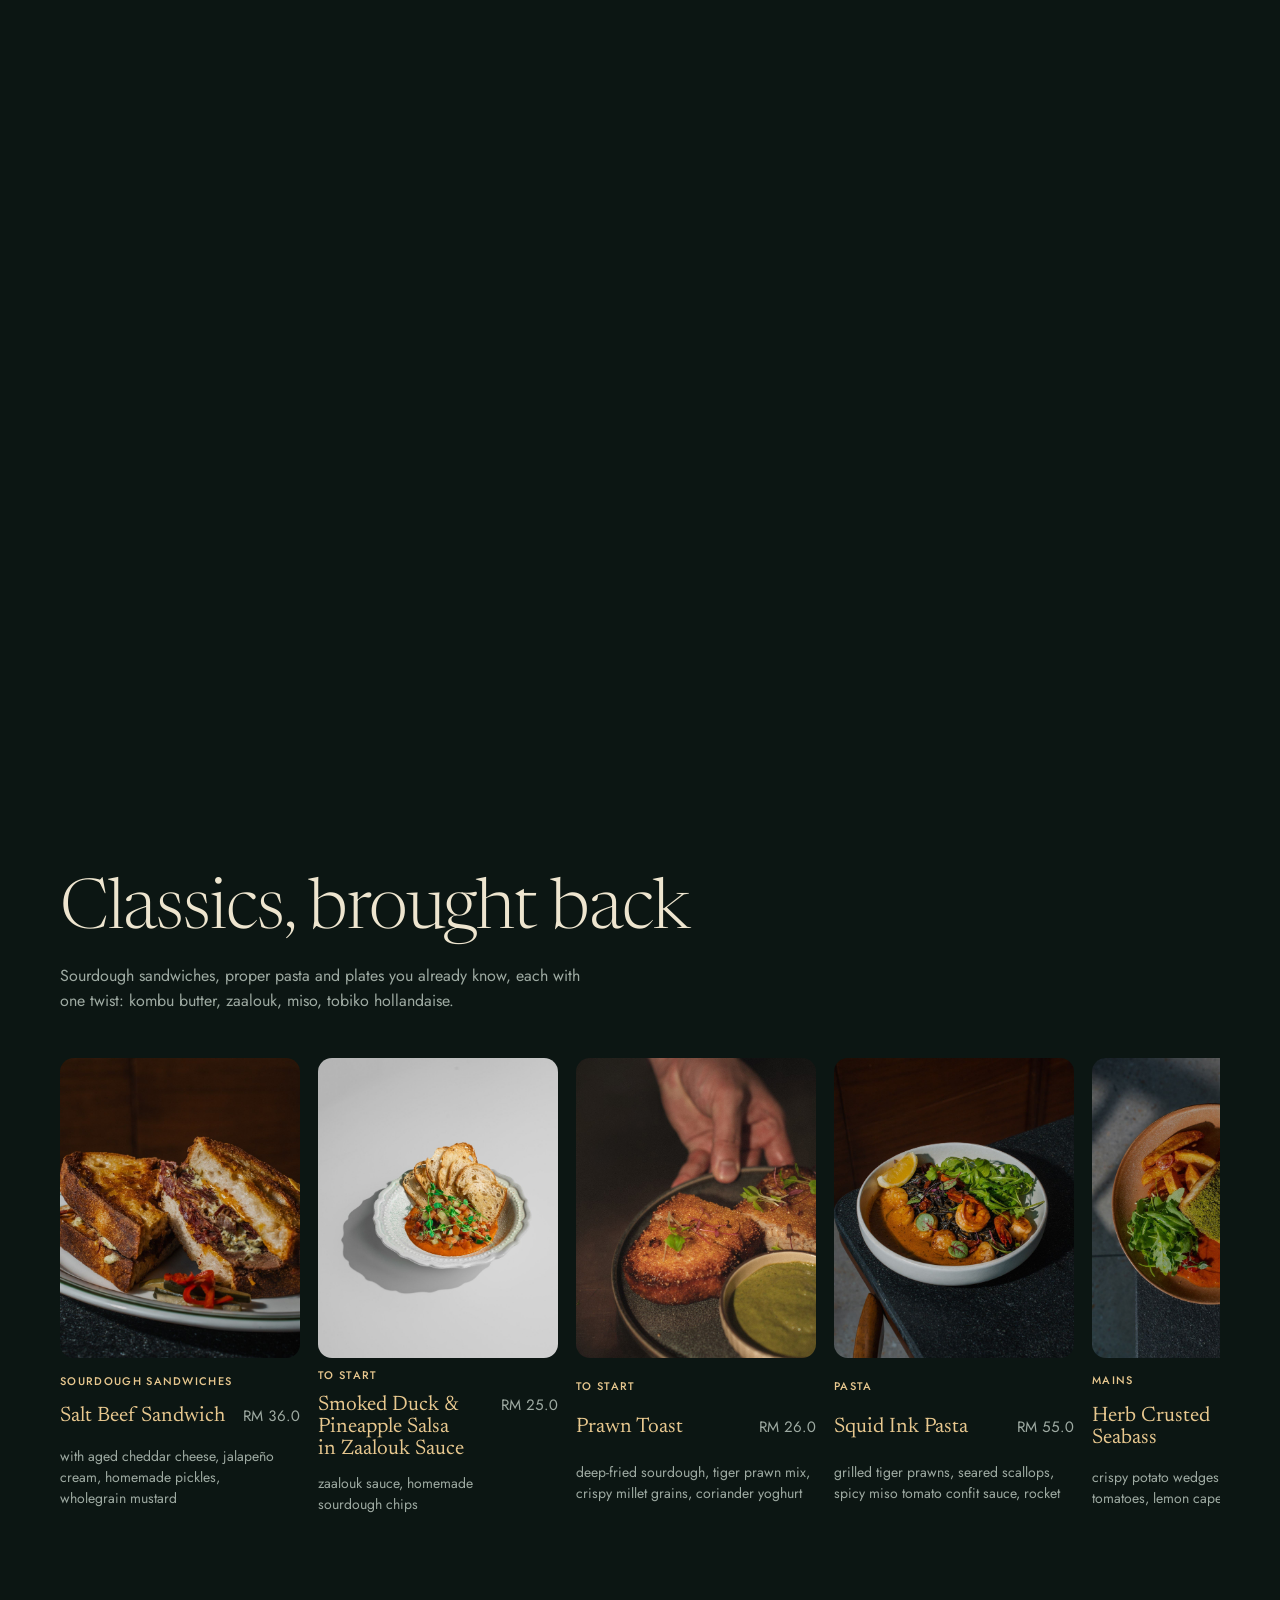
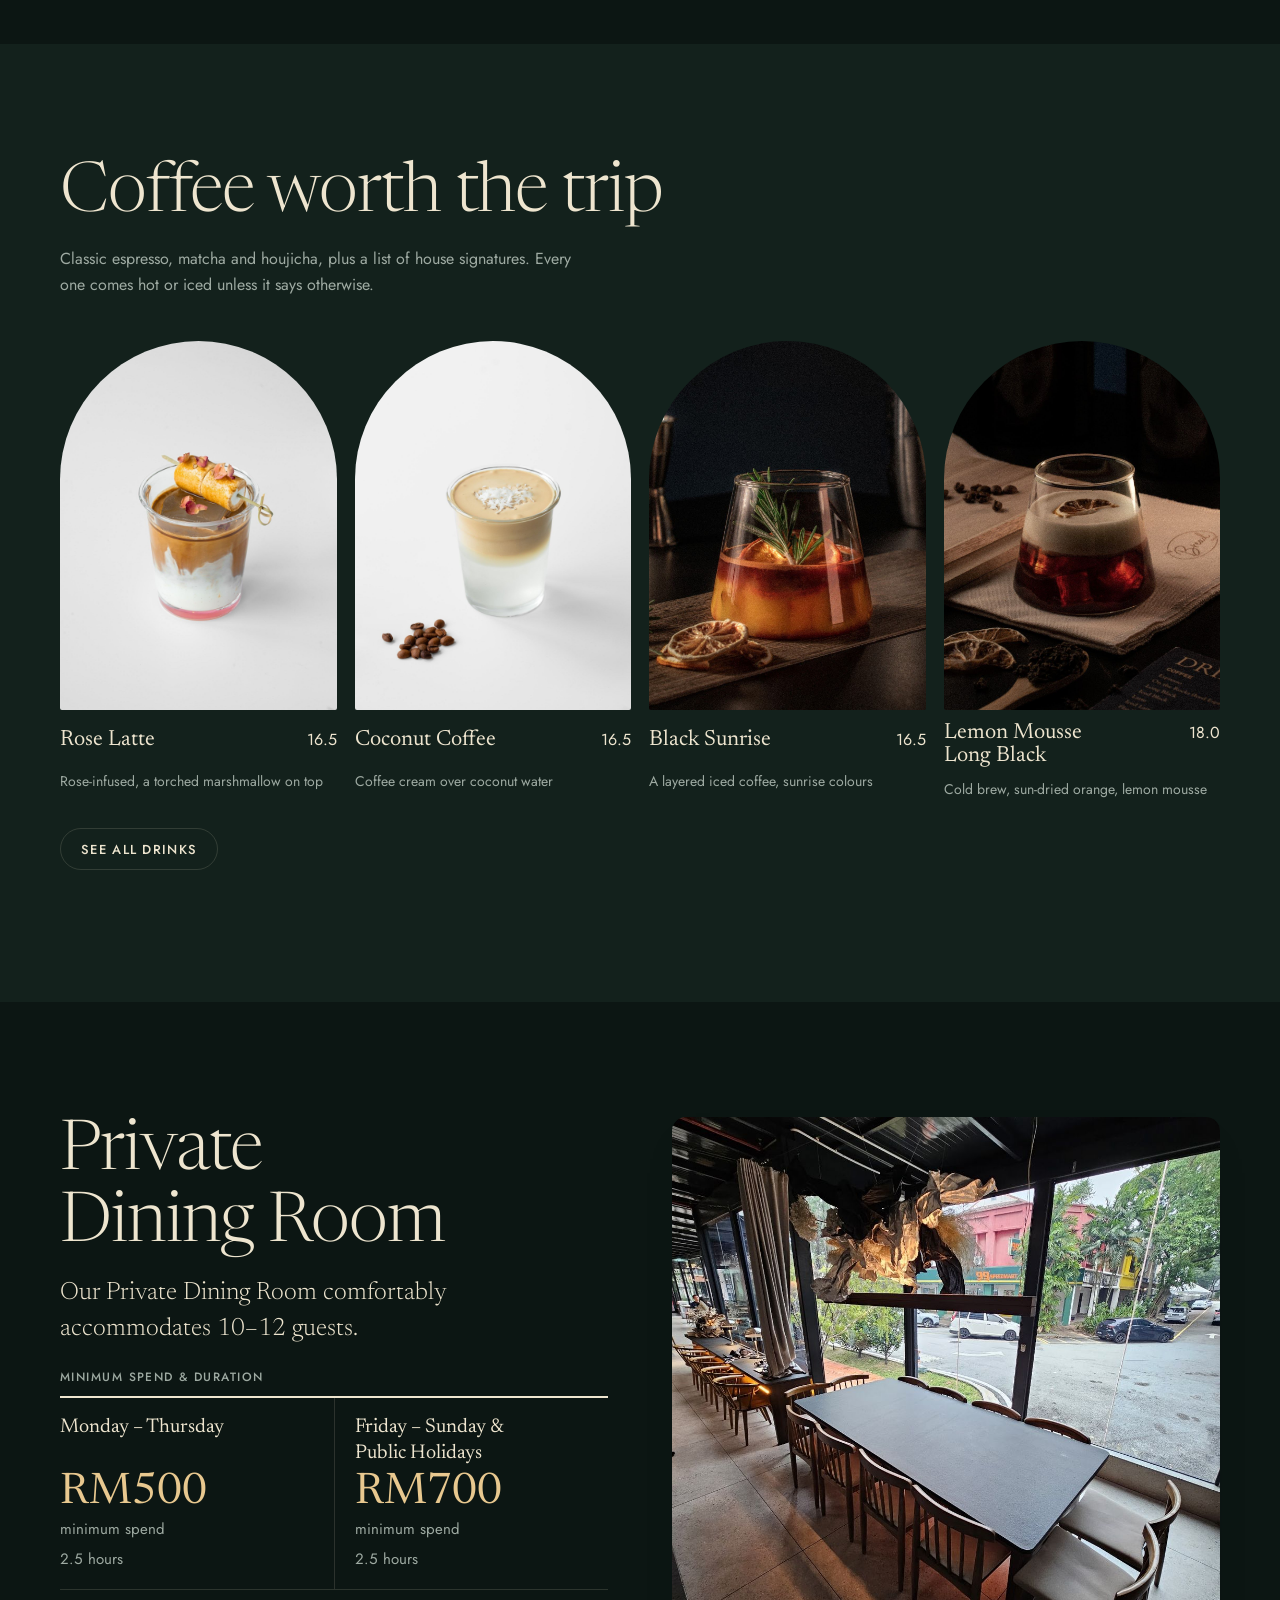
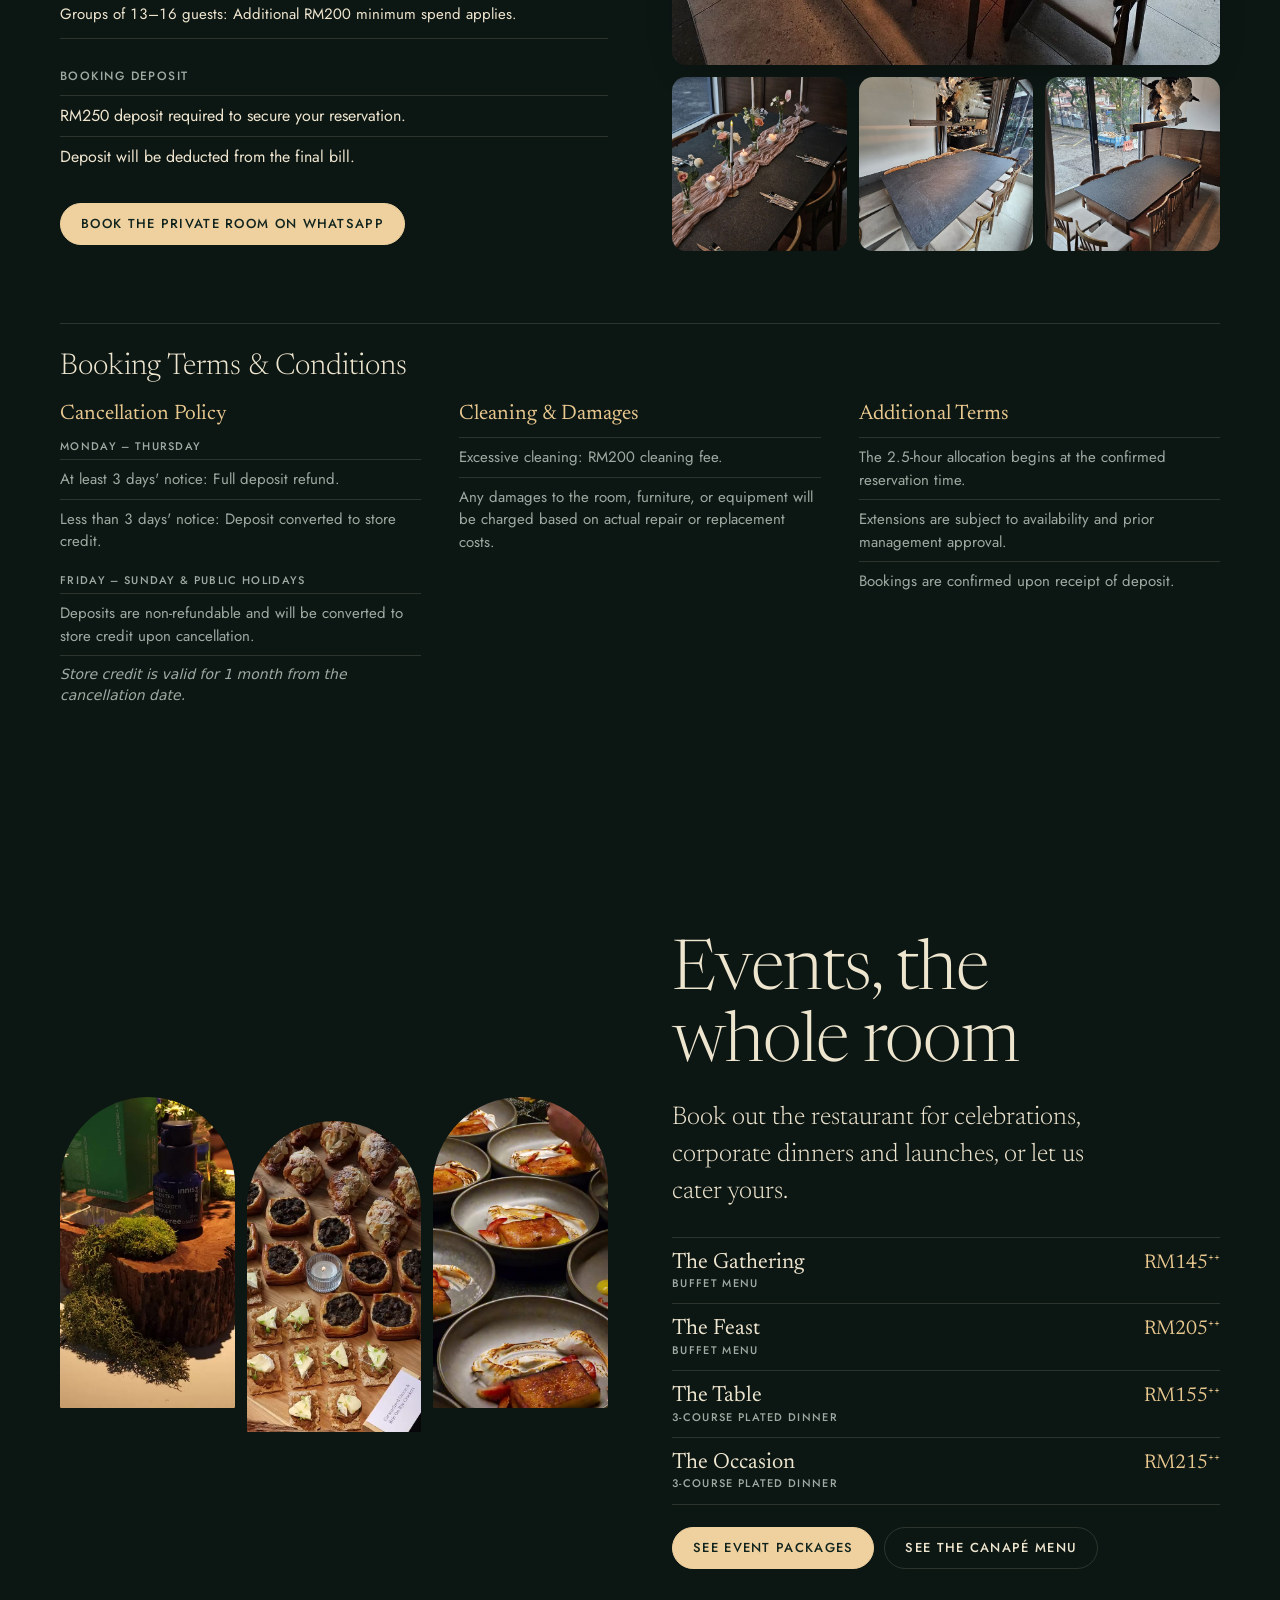
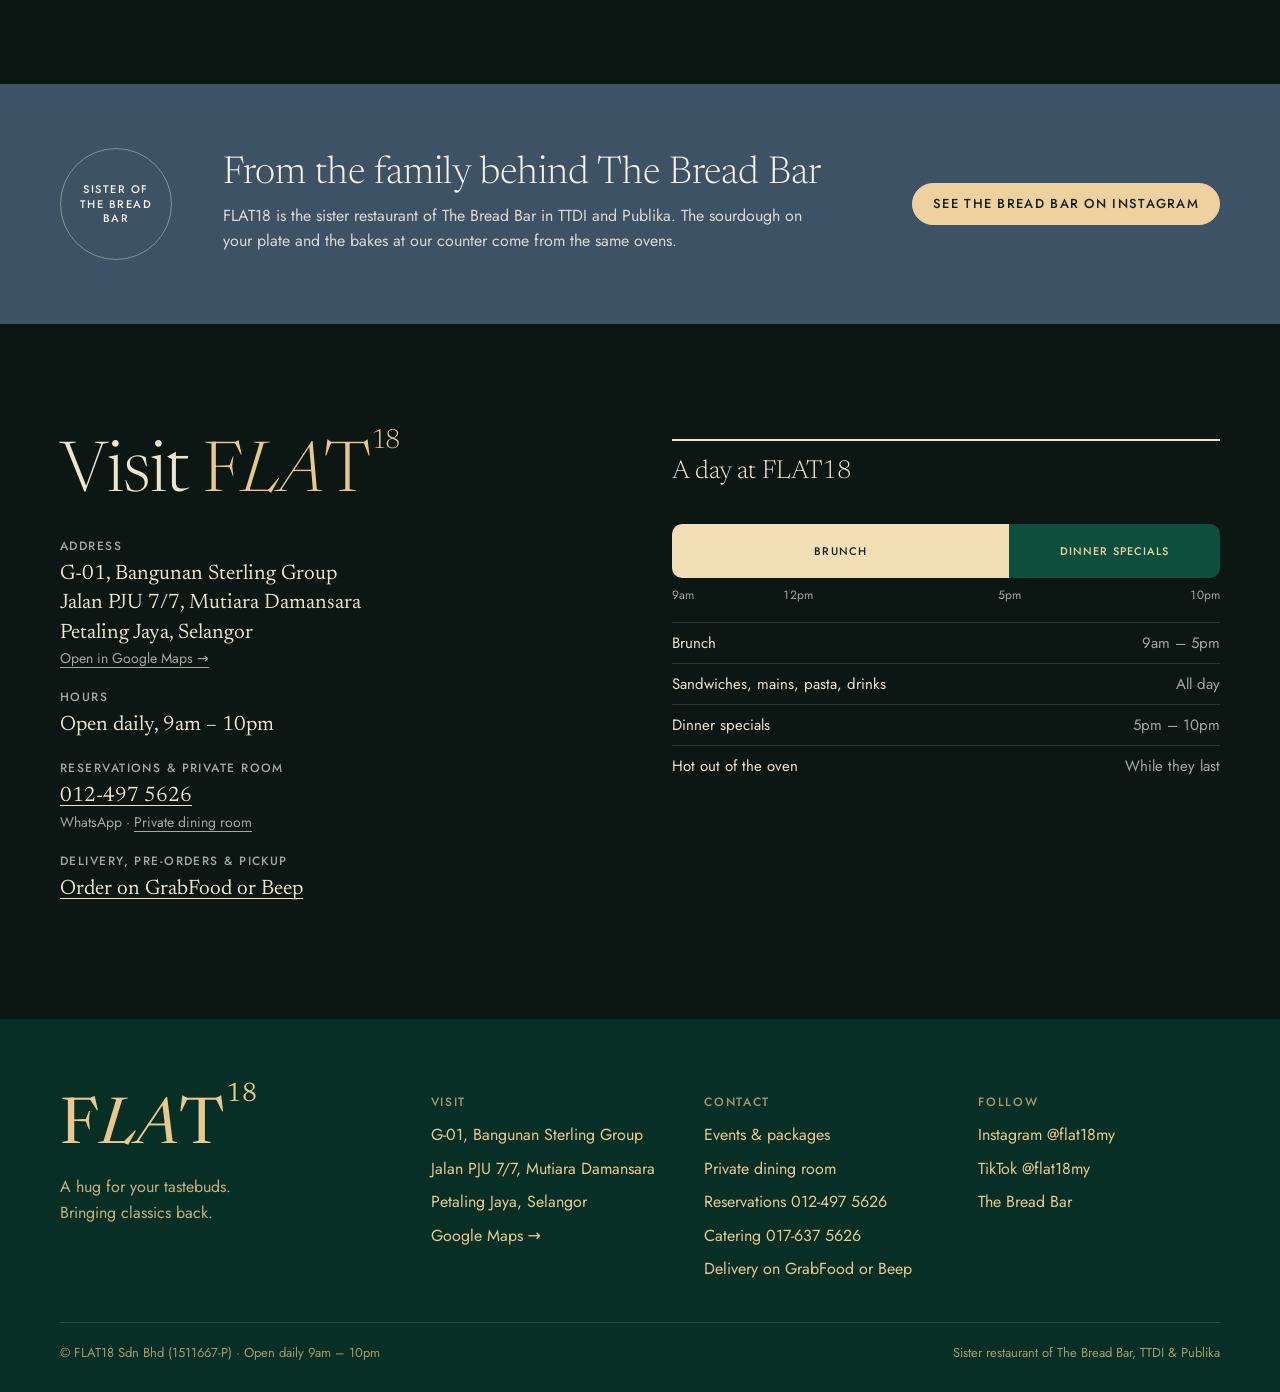
==== commit 4f20e656: "Auto-sync: 10 file(s), 2026-11-02 14:50" ====
--- a/flat18/index.html
+++ b/flat18/index.html
@@ -11,7 +11,7 @@
 <link rel="preconnect" href="https://fonts.googleapis.com">
 <link rel="preconnect" href="https://fonts.gstatic.com" crossorigin>
 <link href="https://fonts.googleapis.com/css2?family=Jost:wght@400;500&family=Newsreader:ital,opsz,wght@0,6..72,300;0,6..72,400;0,6..72,500;1,6..72,300;1,6..72,400&display=swap" rel="stylesheet">
-<link rel="stylesheet" href="styles.css?v=c490e008cd">
+<link rel="stylesheet" href="styles.css?v=5d2448c39b">
 </head>
 <body>
 
@@ -79,7 +79,7 @@
   </div>
 </div></dialog>
 
-<script src="data.js?v=f99a35fef7"></script>
-<script src="app.js?v=0da7896fd4"></script>
+<script src="data.js?v=4435504da9"></script>
+<script src="app.js?v=85254ffc08"></script>
 </body>
 </html>
--- a/flat18/styles.css
+++ b/flat18/styles.css
@@ -321,16 +321,49 @@
 .cup p { margin: 0; font-size: 14px; color: var(--muted); }
 @media (max-width: 820px) { .cup-grid { grid-template-columns: repeat(2, minmax(0, 1fr)); } }
 
-/* the room */
-.room { display: grid; grid-template-columns: minmax(0, 1fr) minmax(0, 1.1fr); gap: clamp(28px, 5vw, 80px); align-items: center; }
-.room-pics { display: grid; grid-template-columns: 1fr 1fr; gap: 14px; align-items: start; }
-.room-pics figure { margin: 0; border-radius: 14px; overflow: hidden; }
-.room-pics figure:last-child { margin-top: 56px; }
-.room-pics img { width: 100%; aspect-ratio: 3 / 4; object-fit: cover; }
-@media (max-width: 820px) { .room { grid-template-columns: 1fr; } }
-
-
-/* private room & catering */
+/* private dining room: key facts + photos on top, the booking terms as three columns of fine print below */
+.pdr-top { display: grid; grid-template-columns: minmax(0, 1fr) minmax(0, 1fr); gap: clamp(28px, 5vw, 80px); align-items: start; }
+.pdr .sec-head .pdr-cap { font: 300 clamp(20px, 2vw, 25px)/1.45 var(--serif); color: var(--ink); max-width: 34ch; }
+.pdr-lbl { font: 500 12px/1.3 var(--sans); letter-spacing: .12em; text-transform: uppercase; color: var(--muted); margin: 0 0 10px; }
+.pdr-spend { display: grid; grid-template-columns: repeat(2, minmax(0, 1fr)); grid-template-rows: auto auto auto; border-top: 2px solid var(--ink); font-variant-numeric: tabular-nums; }
+.pdr-spend > div { padding: 16px 20px 18px 0; display: grid; grid-row: span 3; grid-template-rows: subgrid; align-content: start; row-gap: 6px; }
+.pdr-spend > div + div { padding-left: 20px; border-left: 1px solid var(--line); }
+.pdr-spend p { margin: 0; }
+.pdr-days { font: 400 20px/1.3 var(--serif); }
+.pdr-min b { display: block; font: 400 clamp(34px, 3.4vw, 44px)/1 var(--serif); color: var(--accent); }
+.pdr-min span, .pdr-hrs { font-size: 15px; color: var(--muted); }
+.pdr-big { margin: 0 0 30px; padding: 12px 0; border-top: 1px solid var(--line); border-bottom: 1px solid var(--line); font-size: 15px; font-variant-numeric: tabular-nums; }
+.pdr ul { list-style: none; padding: 0; margin: 0; font-variant-numeric: tabular-nums; }
+.pdr li { padding: 8px 0; border-top: 1px solid var(--line); font-size: 15px; line-height: 1.5; }
+.pdr-dep li { font-size: 16px; }
+.pdr-cta { margin: 26px 0 0; }
+.pdr-pics { display: grid; grid-template-columns: repeat(3, minmax(0, 1fr)); gap: 12px; }
+.pdr-pic { position: relative; display: block; overflow: hidden; border-radius: 14px; background: var(--surface); cursor: zoom-in; aspect-ratio: 1; }
+.pdr-pic img { position: absolute; inset: 0; width: 100%; height: 100%; object-fit: cover; transition: transform .8s var(--ease); }
+.pdr-pic:hover img { transform: scale(1.04); }
+.pdr-pic-main { grid-column: 1 / -1; aspect-ratio: 1; box-shadow: 0 18px 40px -24px rgba(0, 0, 0, .45); }
+.pdr-terms { margin-top: clamp(44px, 6vw, 72px); padding-top: 28px; border-top: 1px solid var(--line); }
+.pdr-terms h3 { font-size: 30px; font-weight: 300; margin-bottom: 18px; }
+.pdr-cols { display: grid; grid-template-columns: repeat(3, minmax(0, 1fr)); gap: 12px clamp(24px, 3vw, 44px); }
+.pdr-cols h4 { margin: 0 0 10px; font: 400 21px/1.2 var(--serif); color: var(--accent); }
+.pdr-sub { margin: 12px 0 6px; font: 500 11px/1.3 var(--sans); letter-spacing: .12em; text-transform: uppercase; color: var(--muted); }
+.pdr-cols li { color: var(--muted); }
+.pdr-note { margin: 0; padding-top: 8px; border-top: 1px solid var(--line); font: 400 italic 14px/1.5 var(--sans); color: var(--muted); }
+@media (max-width: 1000px) { .pdr-cols { grid-template-columns: repeat(2, minmax(0, 1fr)); } .pdr-cols > div:first-child { grid-row: span 2; } }
+@media (max-width: 820px) {
+  .pdr-top { grid-template-columns: 1fr; }
+  .pdr-pic-main { aspect-ratio: 4 / 3; }
+  .pdr-cols { grid-template-columns: 1fr; gap: 28px; }
+  .pdr-cols > div:first-child { grid-row: auto; }
+}
+@media (max-width: 480px) {
+  .pdr-spend > div { padding-right: 12px; }
+  .pdr-spend > div + div { padding-left: 12px; }
+  .pdr-days { font-size: 17px; }
+}
+@media (prefers-reduced-motion: reduce) { .pdr-pic img { transition: none; } .pdr-pic:hover img { transform: none; } }
+
+
 
 /* sister band */
 .sister { background: #3d5265; color: #f7f1e7; }
